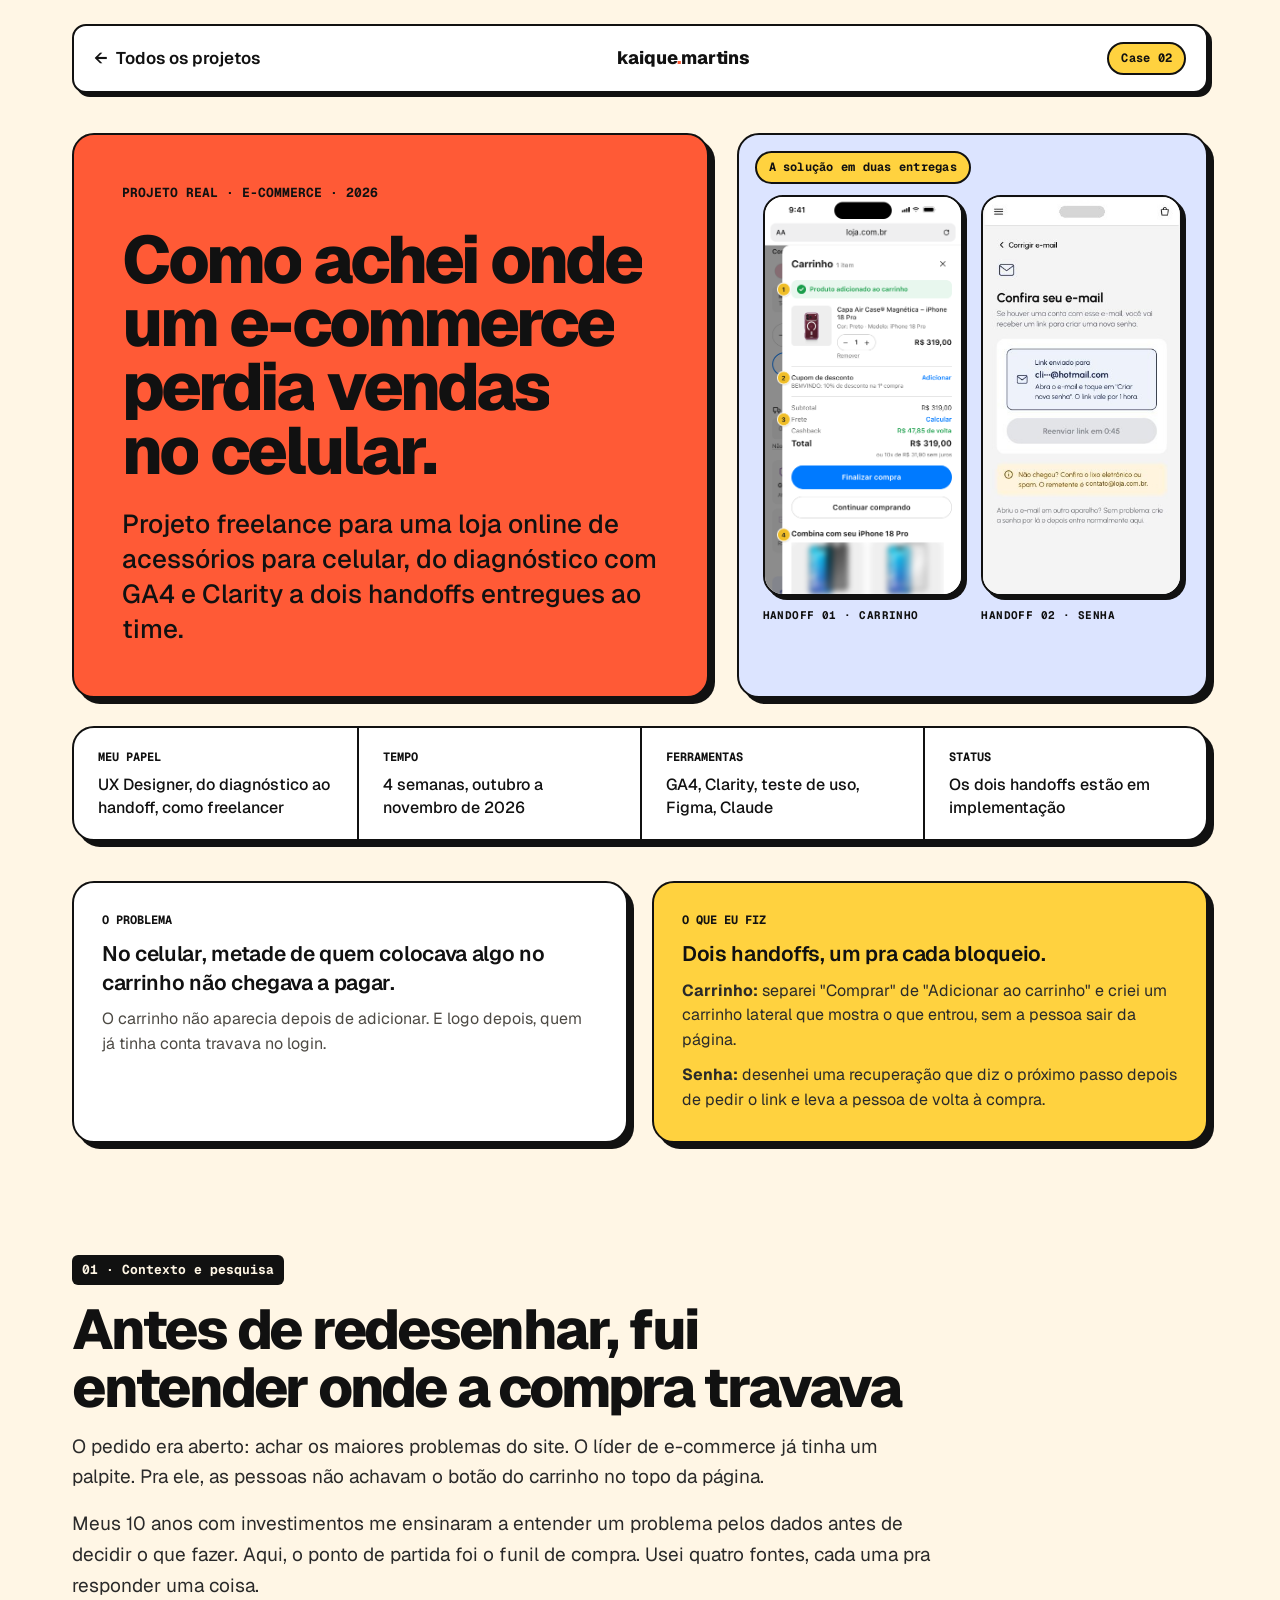
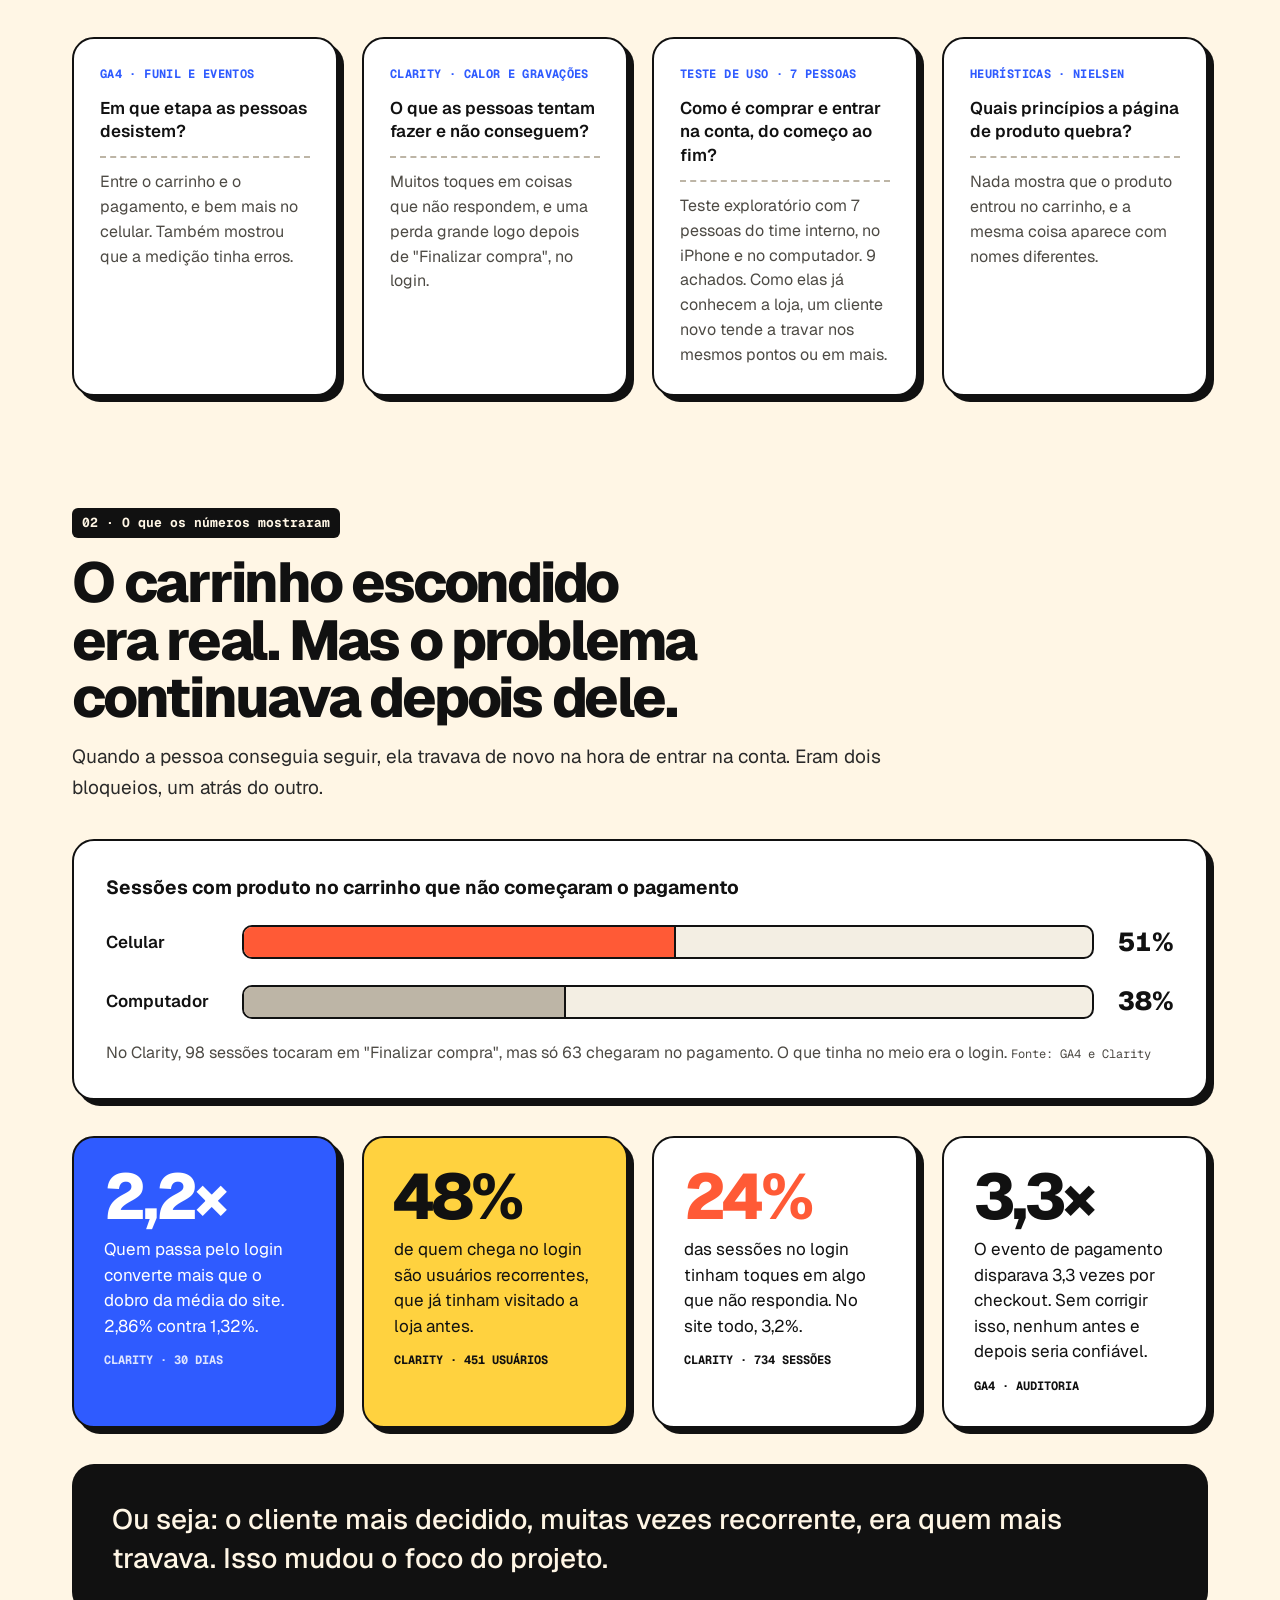
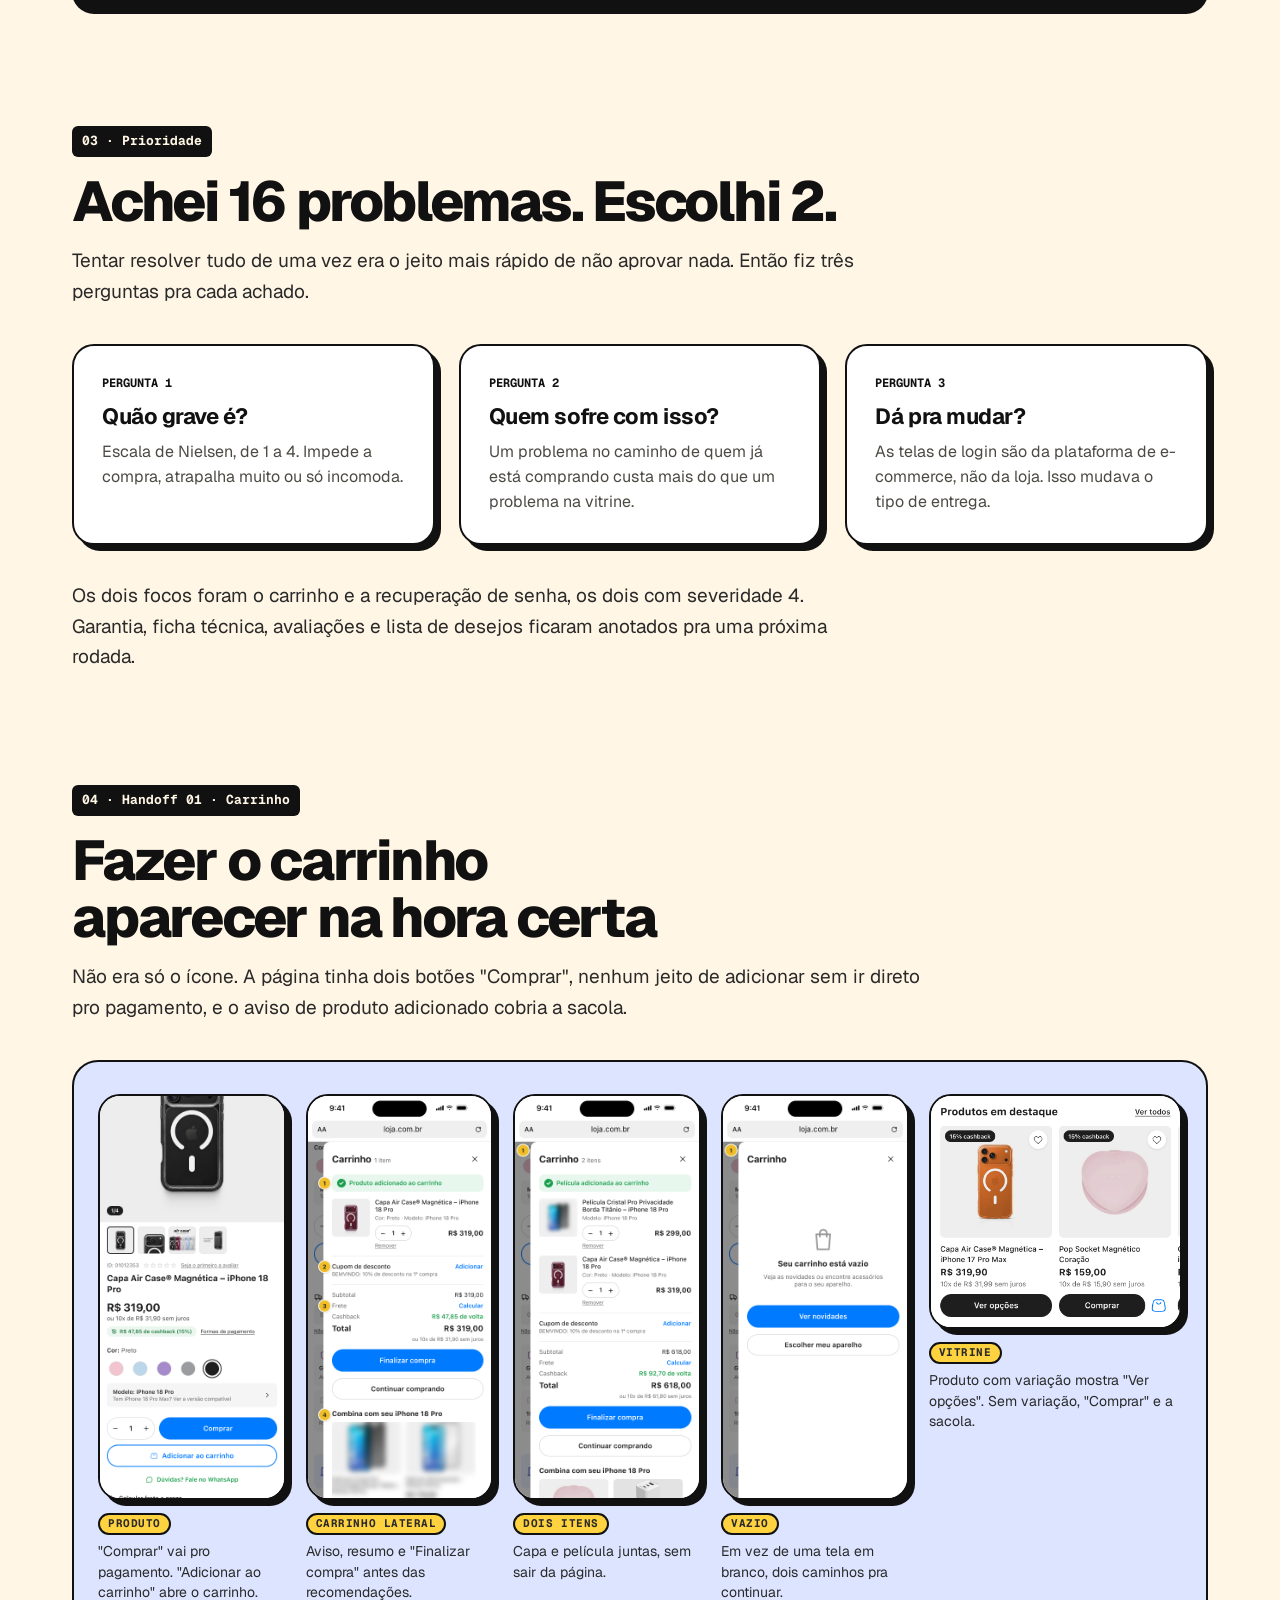
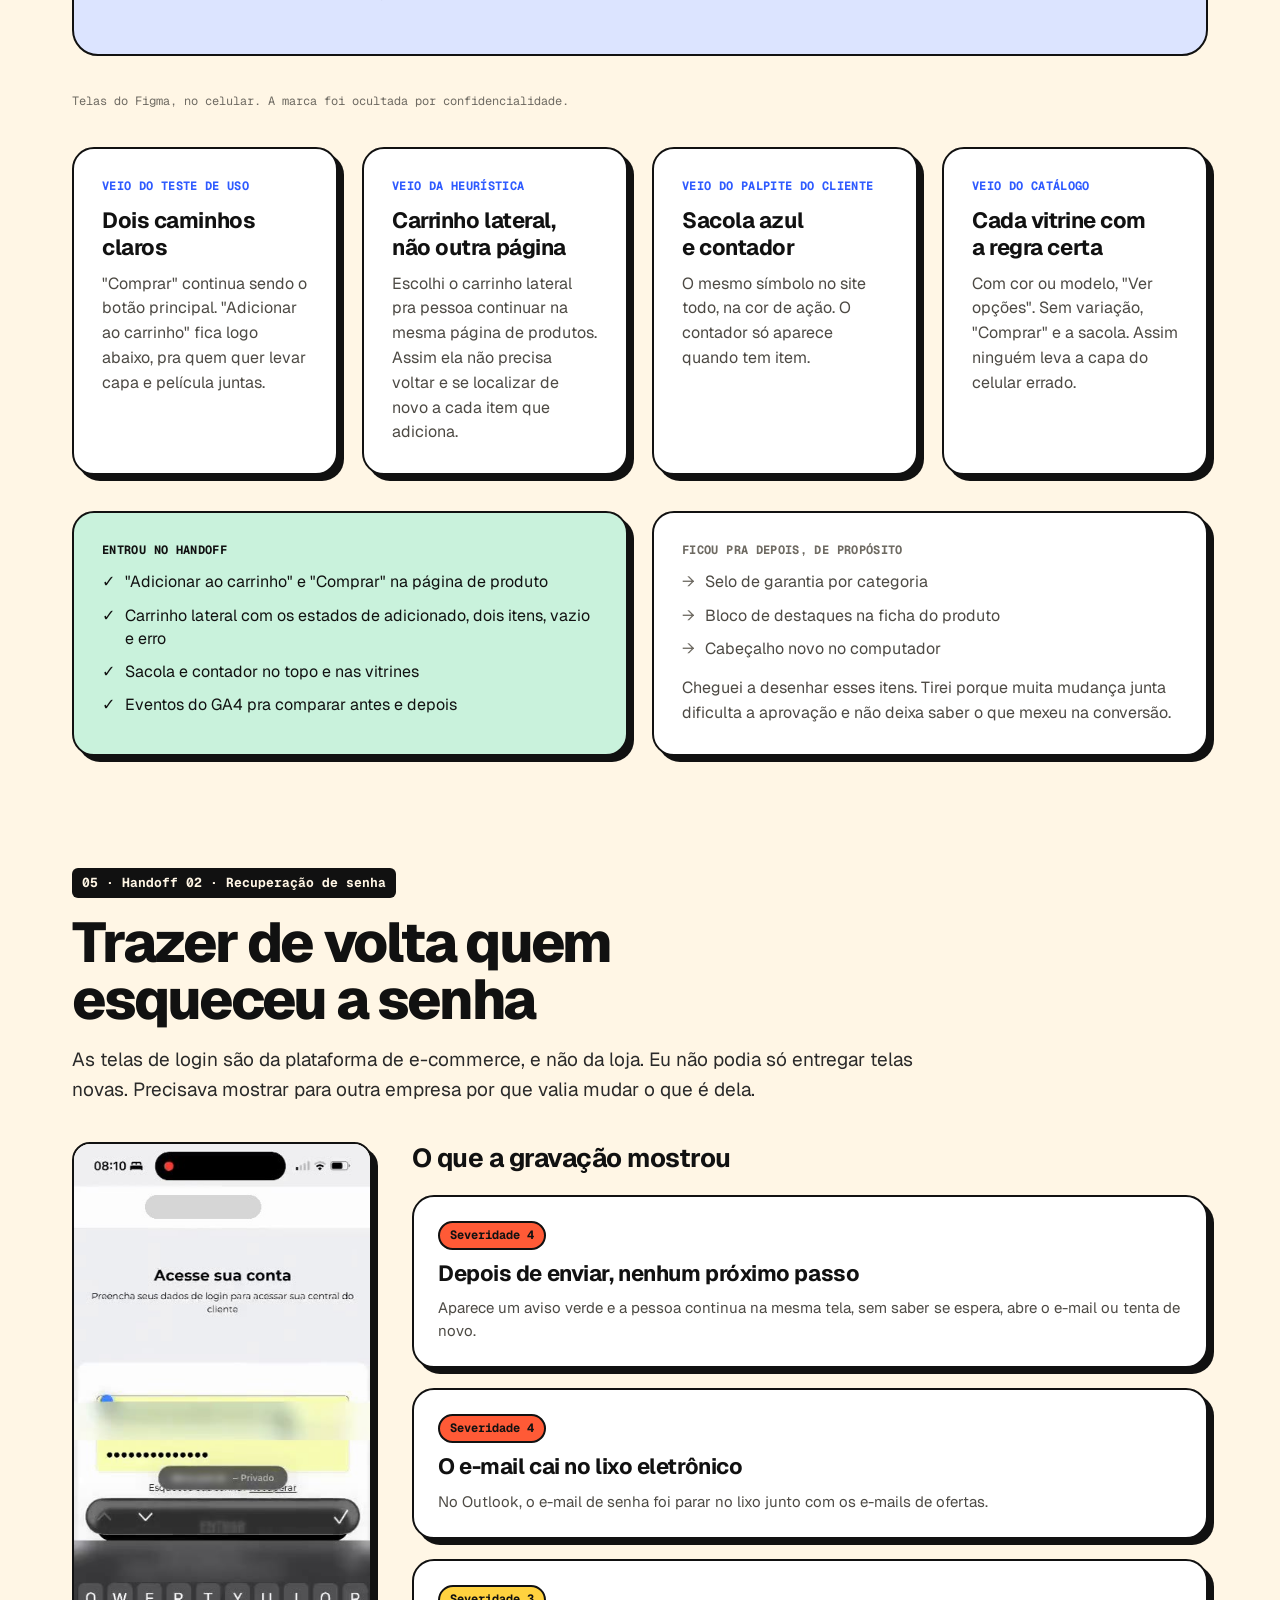
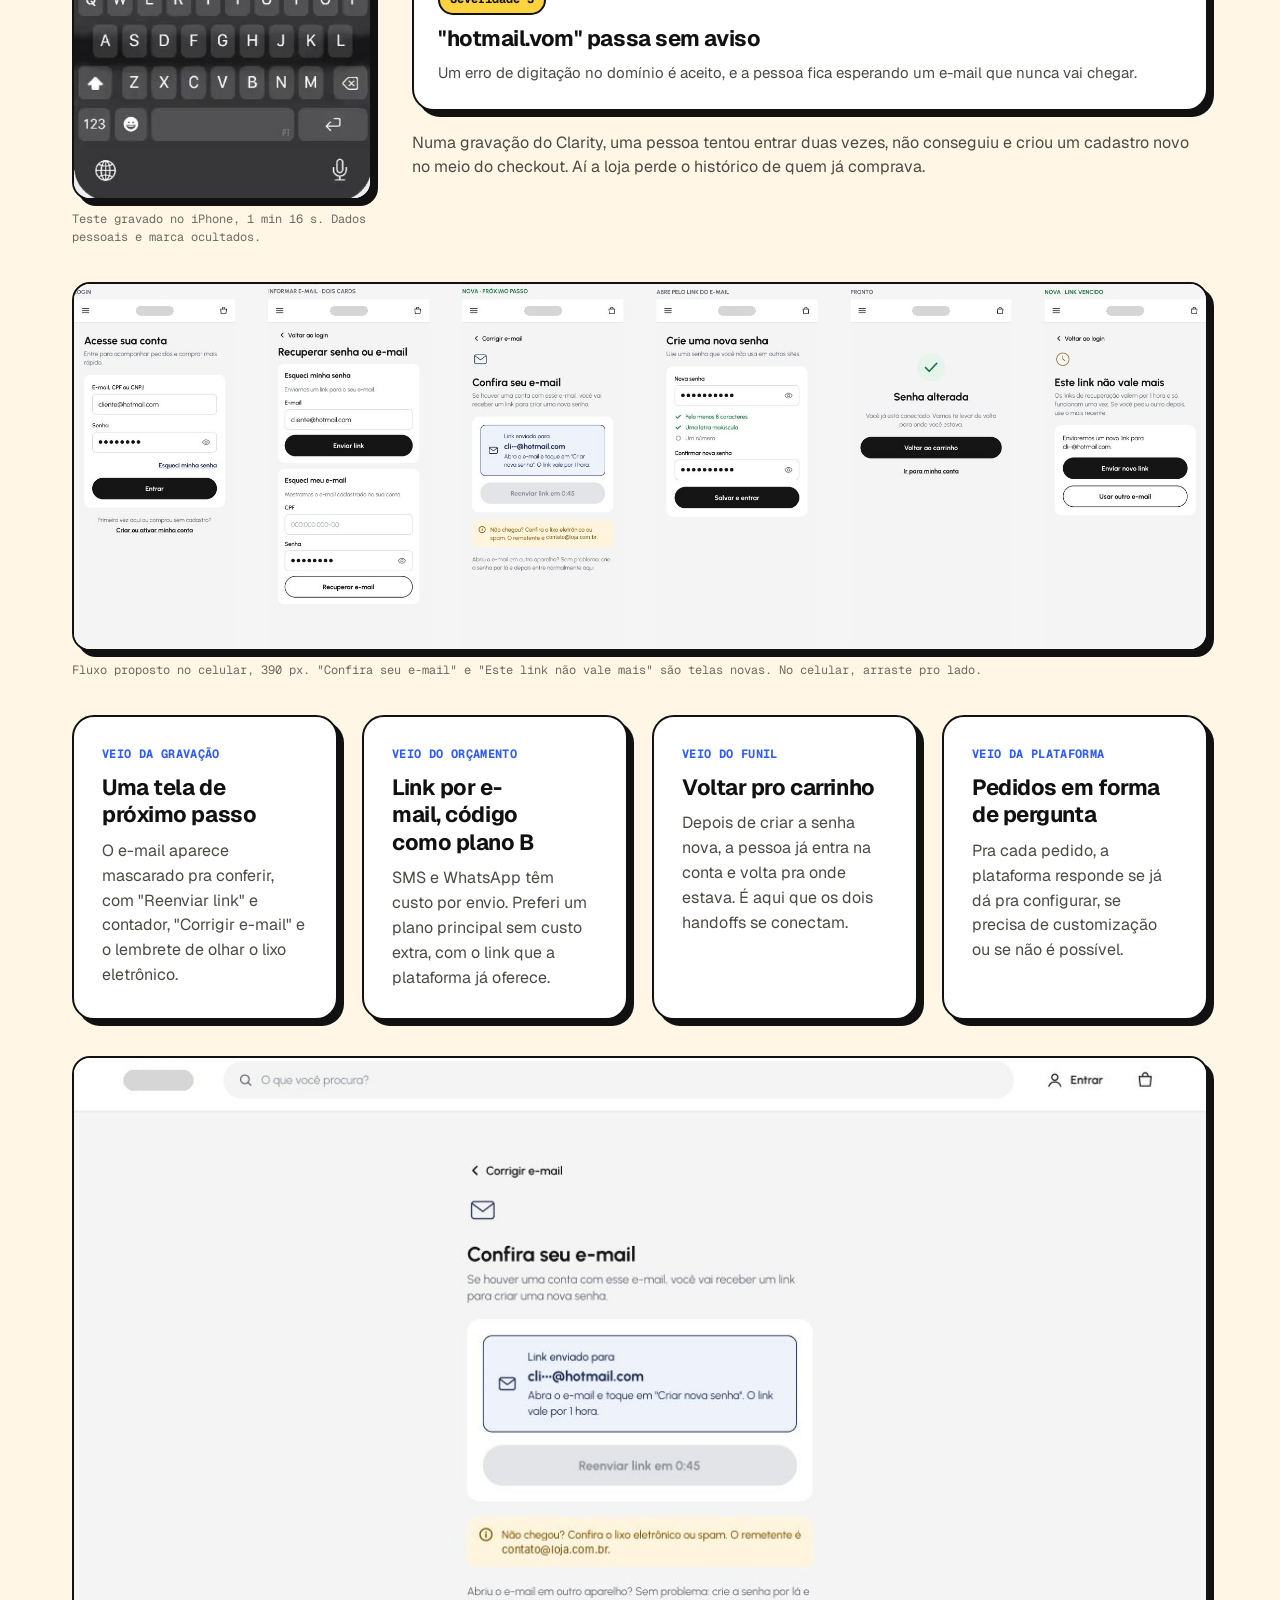
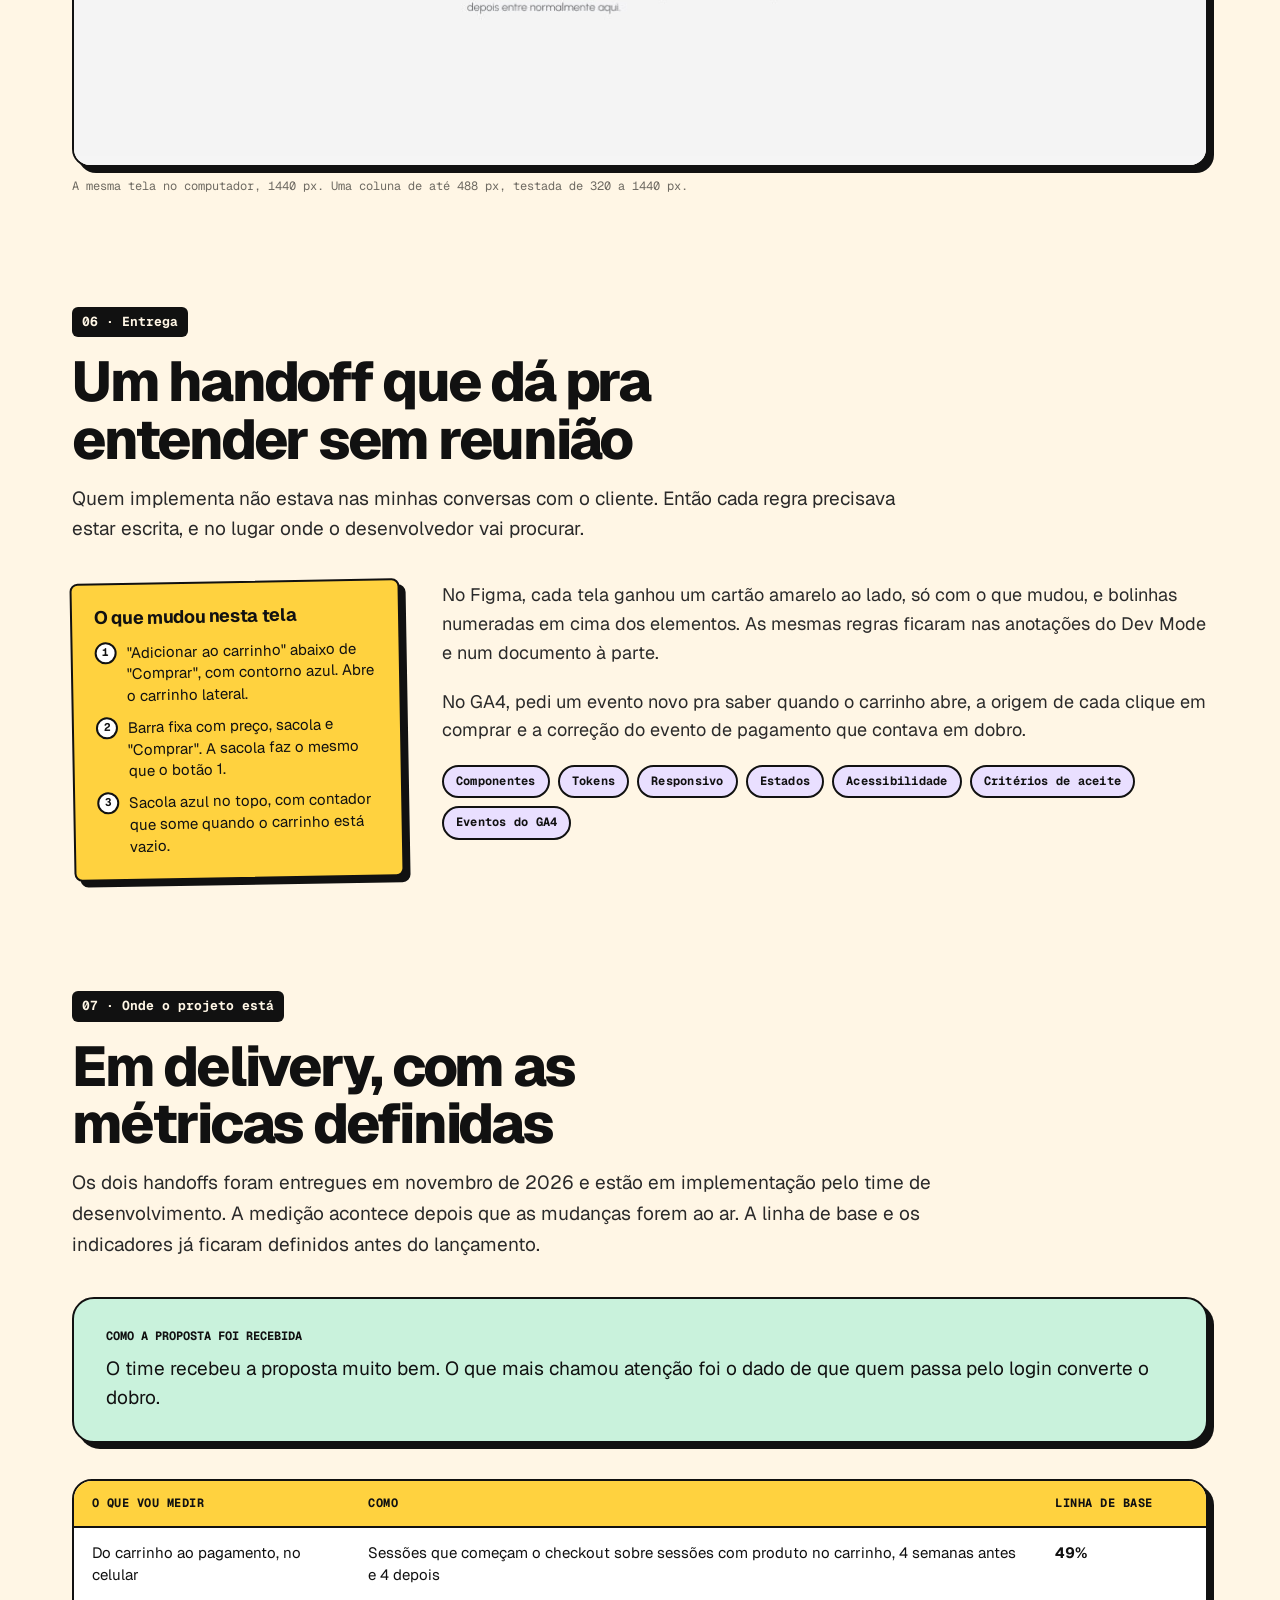
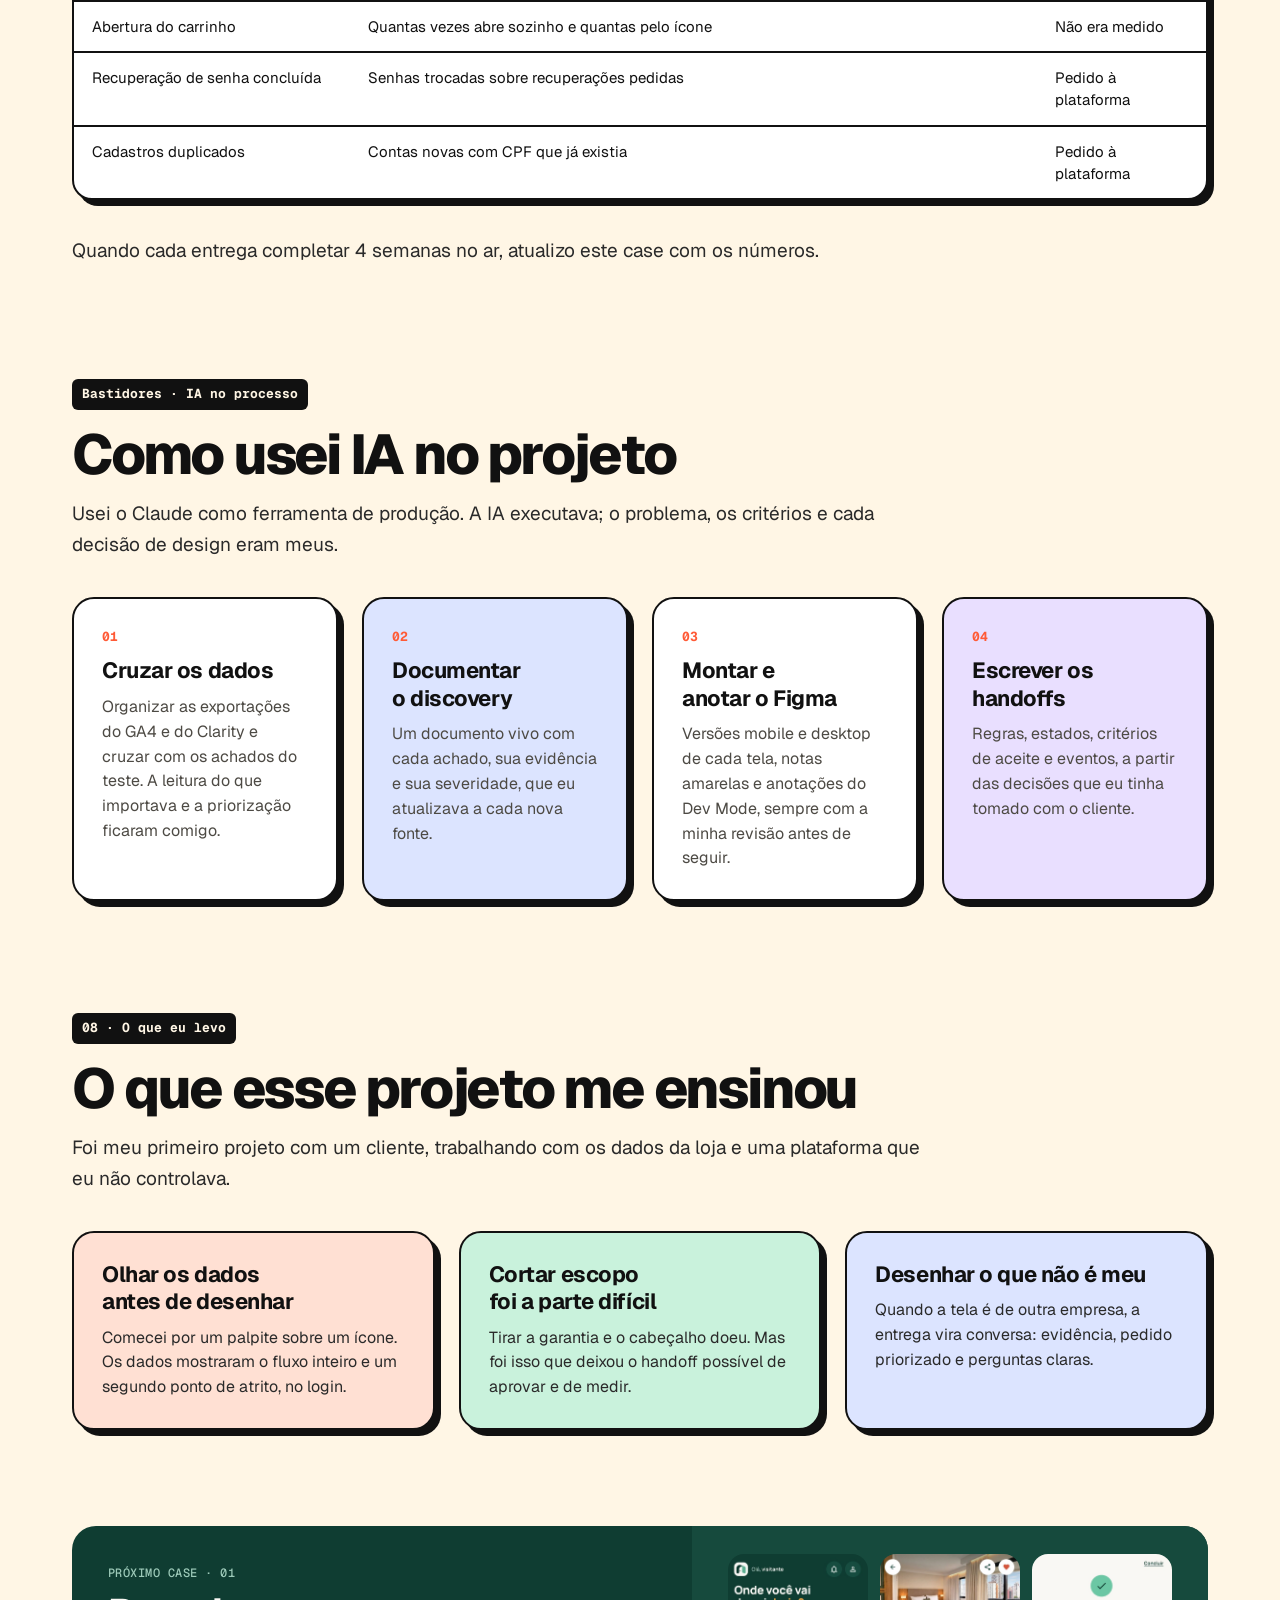
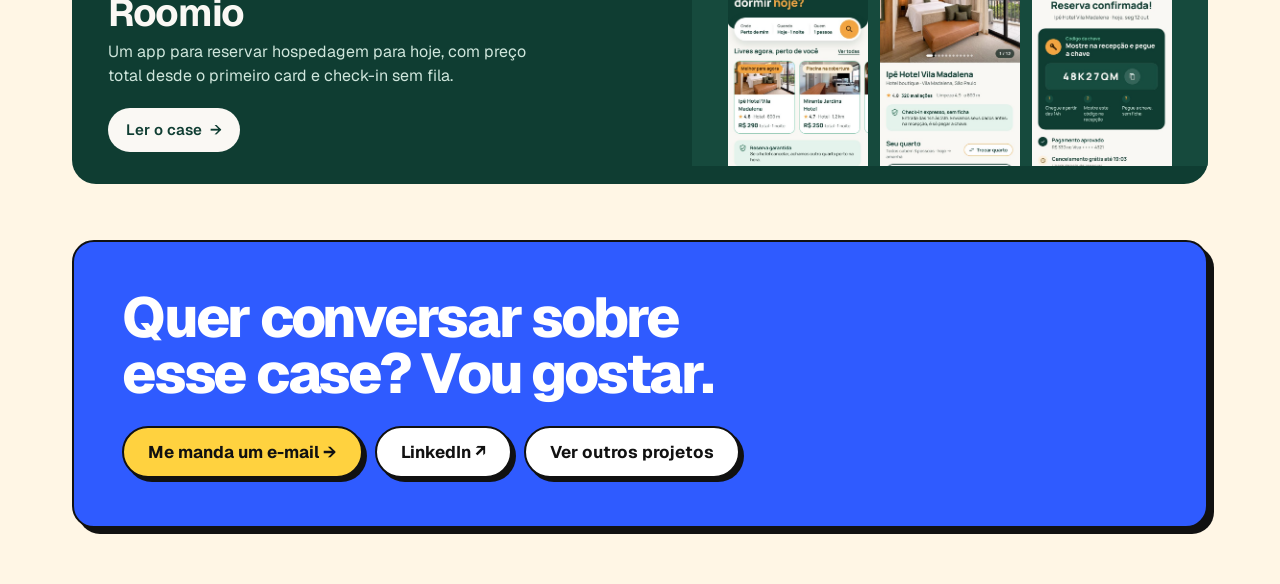
==== ecommerce.html @ 892feba9 "Cases: antes e depois com arraste no Roomio e próximo case no fim Co-Authored-By: Claude Opus 5.5 <n" ====
<!doctype html>
<html lang="pt-BR">
<head>
<meta charset="utf-8">
<meta name="viewport" content="width=device-width, initial-scale=1">
<title>E-commerce de acessórios · Estudo de caso</title>
<meta name="description" content="Estudo de caso de um e-commerce de acessórios para celular: GA4, Clarity, teste de uso e heurísticas para achar onde a compra travava, e dois handoffs, um para o carrinho e outro para a recuperação de senha.">
<meta property="og:title" content="E-commerce de acessórios · Estudo de caso · Kaique Martins">
<meta property="og:description" content="Projeto freelance real: onde um e-commerce de acessórios perdia vendas no celular e o que eu propus.">
<meta property="og:type" content="website">
<link rel="icon" href="favicon.svg" type="image/svg+xml">
<link rel="preconnect" href="https://fonts.googleapis.com">
<link href="https://fonts.googleapis.com/css2?family=Geist:wght@400;500;600;700;800&family=Geist+Mono:wght@400;500;700&display=swap" rel="stylesheet">
<style>
/* Layout: neo-brutalista. Fundo creme, bordas pretas de 2px, sombra dura deslocada, blocos em tomate, cobalto e amarelo. Coluna de 1200px, capítulos numerados em etiqueta preta. Tema único claro, como o resto do site. */
:root{
 --bg:#FFF6E5; --paper:#FFFFFF; --ink:#111111; --text:#2A2A2A; --muted:#4D4A44; --soft:#6E6A62;
 --tomato:#FF5A36; --cobalt:#2F5BFF; --sun:#FFD23F; --sky:#DCE4FF; --mint:#C9F2DC; --lilac:#E9DFFF; --peach:#FFE0D3;
 --blue:#007AFF;
 --b:2px solid var(--ink); --sh:6px 6px 0 var(--ink); --sh-s:4px 4px 0 var(--ink);
 --f-sans:"Geist", system-ui, -apple-system, "Segoe UI", sans-serif;
 --f-mono:"Geist Mono", ui-monospace, Menlo, monospace;
 color-scheme:light;
}
*{box-sizing:border-box}
html{scroll-behavior:smooth}
body{margin:0;background:var(--bg);color:var(--ink);font-family:var(--f-sans);font-size:17px;line-height:1.6;-webkit-font-smoothing:antialiased}
a{color:var(--ink)}
:focus-visible{outline:3px solid var(--cobalt);outline-offset:3px}
h1,h2,h3{margin:0;text-wrap:balance}
p{margin:0}
img{max-width:100%}
.wrap{max-width:1200px;margin:0 auto;padding-left:max(32px,env(safe-area-inset-left,0px));padding-right:max(32px,env(safe-area-inset-right,0px))}
.mono{font-family:var(--f-mono)}
.box{background:var(--paper);border:var(--b);border-radius:22px;box-shadow:var(--sh)}
.tag{display:inline-flex;align-items:center;gap:6px;font-family:var(--f-mono);font-size:12px;font-weight:700;letter-spacing:.02em;border:var(--b);border-radius:999px;padding:5px 12px;background:var(--paper)}

/* topo */
.topbar{margin-top:24px;display:flex;flex-wrap:wrap;gap:12px;justify-content:space-between;align-items:center;padding:10px 20px;border:var(--b);border-radius:14px;background:var(--paper);box-shadow:var(--sh-s)}
.topbar a{text-decoration:none;font-weight:600;padding:8px 0;display:inline-flex;gap:8px;align-items:center}
.brand{gap:0!important;font-weight:800!important;font-size:18px;letter-spacing:-.01em}
.brand span{color:var(--tomato)}

/* hero */
.hero{display:grid;grid-template-columns:minmax(0,1.35fr) minmax(0,1fr);gap:28px;padding-top:40px}
.hero-main{background:var(--tomato);padding:48px;display:flex;flex-direction:column;gap:24px}
.hero-main .kicker{font-family:var(--f-mono);font-size:13px;font-weight:700}
.hero h1{font-size:clamp(40px,5.2vw,72px);font-weight:800;letter-spacing:-.045em;line-height:.96}
.hero-main .lede{font-size:clamp(20px,2.2vw,26px);line-height:1.35;font-weight:500;max-width:620px}
.hero-side{padding:32px;display:flex;flex-direction:column;gap:20px;justify-content:space-between}
.hero-side p{font-size:18px;line-height:1.6;color:var(--text)}
.chips{display:flex;flex-wrap:wrap;gap:8px}
.chips .tag{background:var(--sky)}
.now{border-top:var(--b);padding-top:16px;display:flex;flex-direction:column;gap:10px}
.now .lbl{font-family:var(--f-mono);font-size:12px;font-weight:700}
.now div{display:flex;gap:10px;align-items:center;font-weight:500;font-size:16px}
.dot{width:12px;height:12px;border-radius:50%;border:2px solid var(--ink);flex:none}

/* resumo */
.resume{display:grid;grid-template-columns:repeat(3,minmax(0,1fr));gap:24px;padding-top:40px}
.resume .box{padding:28px;display:flex;flex-direction:column;gap:10px}
.resume .lbl{font-family:var(--f-mono);font-size:12px;font-weight:700}
.resume .big{font-size:21px;line-height:1.35;font-weight:600;letter-spacing:-.015em}
.resume p.s{color:var(--muted);font-size:16px;line-height:1.55}

/* capítulos */
.chapter{padding-top:112px;display:flex;flex-direction:column;gap:36px}
.head{display:flex;flex-direction:column;gap:16px;max-width:860px}
.num{align-self:flex-start;font-family:var(--f-mono);font-size:13px;font-weight:700;background:var(--ink);color:var(--bg);padding:5px 10px;border-radius:6px}
h2{font-size:clamp(34px,4.6vw,56px);font-weight:800;letter-spacing:-.04em;line-height:1.02}
.head p,.prose p{font-size:19px;line-height:1.62;color:var(--text)}
.prose{display:flex;flex-direction:column;gap:16px;max-width:780px}
h3{font-size:22px;font-weight:700;letter-spacing:-.02em;line-height:1.25}
.grid{display:grid;grid-template-columns:repeat(auto-fit,minmax(260px,1fr));gap:24px}
.grid.two{grid-template-columns:repeat(auto-fit,minmax(340px,1fr))}
.card{padding:28px;display:flex;flex-direction:column;gap:10px;min-width:0}
.card p{color:var(--muted);font-size:16px;line-height:1.55}
.from{font-family:var(--f-mono);font-size:12px;font-weight:700;color:var(--cobalt);text-transform:uppercase;letter-spacing:.03em}

/* fontes */
.src{padding:26px;display:flex;flex-direction:column;gap:12px}
.src .q{font-family:var(--f-mono);font-size:12px;font-weight:700;text-transform:uppercase;letter-spacing:.03em}
.src .ask{font-size:17px;font-weight:600;line-height:1.4}
.src .ans{font-size:16px;line-height:1.55;color:var(--muted);border-top:2px dashed #BDB5A6;padding-top:12px}

/* números */
.stats{display:grid;grid-template-columns:repeat(3,minmax(0,1fr));gap:24px}
.stat{padding:30px;display:flex;flex-direction:column;gap:12px}
.stat b{font-size:clamp(56px,7vw,92px);font-weight:800;letter-spacing:-.05em;line-height:.9;font-variant-numeric:tabular-nums}
.stat p{font-size:17px;line-height:1.5}
.stat small{font-family:var(--f-mono);font-size:12px;font-weight:700}
.stat.blue{background:var(--cobalt);color:#fff}
.stat.blue small{color:#DCE4FF}
.stat.yellow{background:var(--sun)}
.funnel{padding:32px;display:flex;flex-direction:column;gap:18px}
.funnel .t{font-weight:700;font-size:19px}
.bar{display:grid;grid-template-columns:120px minmax(0,1fr) 64px;gap:16px;align-items:center}
.bar span{font-weight:600}
.track{height:34px;background:#F3EEE3;border:var(--b);border-radius:10px;overflow:hidden}
.fill{height:100%;background:var(--tomato);border-right:var(--b)}
.fill.gray{background:#BDB5A6}
.bar b{font-size:26px;font-weight:800;text-align:right;font-variant-numeric:tabular-nums}
.funnel p{font-size:16px;color:var(--muted);line-height:1.55}
.callout{background:var(--ink);color:var(--bg);border-radius:22px;padding:36px 40px;display:flex;gap:28px;align-items:center}
.callout .e{font-size:44px;flex:none}
.callout p{font-size:clamp(20px,2.4vw,28px);line-height:1.4;font-weight:500}
.aside{padding:24px 28px;background:var(--peach);display:flex;gap:20px;align-items:flex-start}
.aside b{font-size:44px;font-weight:800;letter-spacing:-.04em;line-height:1}
.aside p{font-size:16px;line-height:1.55}

/* prioridade */
.qs .card .q{font-family:var(--f-mono);font-size:12px;font-weight:700}
.finding{padding:24px;display:flex;flex-direction:column;gap:10px}
.sev{align-self:flex-start;font-family:var(--f-mono);font-size:12px;font-weight:700;border:var(--b);border-radius:999px;padding:3px 10px}
.sev.s4{background:var(--tomato)}
.sev.s3{background:var(--sun)}
.finding p{color:var(--muted);font-size:15px;line-height:1.5}
.finding .ev{font-family:var(--f-mono);font-size:12px;color:var(--soft)}

/* escopo */
.scope ul{margin:0;padding:0;list-style:none;display:flex;flex-direction:column;gap:10px;font-size:16px;line-height:1.45}
.scope li{display:flex;gap:10px}
.scope .in{background:var(--mint)}
.scope .in li::before{content:"✓";font-weight:800}
.scope .out li{color:var(--muted)}
.scope .out li::before{content:"→";color:var(--soft)}
.scope .lbl{font-family:var(--f-mono);font-size:12px;font-weight:700;text-transform:uppercase;letter-spacing:.03em}

/* imagens reais */
.figure{margin:0;display:flex;flex-direction:column;gap:10px}
.figure img{display:block;width:100%;height:auto;border-radius:18px;border:var(--b);background:#fff;box-shadow:var(--sh)}
.figure figcaption{font-family:var(--f-mono);font-size:12px;color:var(--soft);line-height:1.5}
.scroll-x{overflow-x:auto;border-radius:18px;border:var(--b);background:#fff;box-shadow:var(--sh)}
.scroll-x img{display:block;min-width:820px;width:100%;height:auto;border:0;border-radius:0;box-shadow:none}
.split{display:grid;grid-template-columns:minmax(0,300px) minmax(0,1fr);gap:40px;align-items:start}
.split .figure img{max-width:300px}

/* handoff */
.note{background:var(--sun);border:var(--b);border-radius:8px;padding:22px;display:flex;flex-direction:column;gap:12px;box-shadow:var(--sh);transform:rotate(-1deg)}
.note h3{font-size:18px}
.note ol{margin:0;padding:0;list-style:none;display:flex;flex-direction:column;gap:10px;font-size:15px;line-height:1.45}
.note li{display:flex;gap:10px;align-items:flex-start}
.note li span{flex:none;width:22px;height:22px;border-radius:50%;background:var(--paper);border:2px solid var(--ink);display:grid;place-items:center;font-family:var(--f-mono);font-size:11px;font-weight:700}
.handoff-grid{display:grid;grid-template-columns:minmax(0,330px) minmax(0,1fr);gap:40px;align-items:start}
.contents{display:flex;flex-wrap:wrap;gap:8px}
.contents .tag{background:var(--lilac)}
.tbl{overflow-x:auto;background:var(--paper);border:var(--b);border-radius:20px;box-shadow:var(--sh)}
table{border-collapse:collapse;width:100%;min-width:620px;font-size:15px}
th,td{text-align:left;padding:14px 18px;border-bottom:2px solid var(--ink);vertical-align:top;line-height:1.45}
th{font-family:var(--f-mono);font-size:12px;text-transform:uppercase;letter-spacing:.04em;font-weight:700;background:var(--sun)}
tr:last-child td{border-bottom:0}
td code{font-family:var(--f-mono);font-size:13px;font-weight:700;color:var(--cobalt)}

/* status */
.state .card .badge{align-self:flex-start}
.badge.go{background:var(--mint)}
.badge.wait{background:var(--sun)}

/* ia + aprendizados */
.ai .card .n{font-family:var(--f-mono);font-size:13px;font-weight:700;color:var(--tomato)}
.ai .card:nth-child(2){background:var(--sky)}
.ai .card:nth-child(4){background:var(--lilac)}
.lesson{padding:28px;display:flex;flex-direction:column;gap:10px}
.lesson:nth-child(1){background:var(--peach)}
.lesson:nth-child(2){background:var(--mint)}
.lesson:nth-child(3){background:var(--sky)}
.lesson p{font-size:16px;line-height:1.55;color:var(--text)}

/* fim */
.end{margin-top:112px;margin-bottom:56px;background:var(--cobalt);color:#fff;padding:48px;display:flex;flex-wrap:wrap;gap:24px;justify-content:space-between;align-items:flex-end}
.end p{font-size:clamp(30px,4.4vw,56px);font-weight:800;letter-spacing:-.04em;line-height:1;max-width:640px}
.end .btns{display:flex;flex-wrap:wrap;gap:12px}
.pillbtn{display:inline-flex;align-items:center;min-height:52px;padding:0 24px;border-radius:999px;border:var(--b);background:var(--paper);color:var(--ink);text-decoration:none;font-weight:700;box-shadow:var(--sh-s);transition:transform .15s ease,box-shadow .15s ease}
.pillbtn.y{background:var(--sun)}
.pillbtn:hover{transform:translate(2px,2px);box-shadow:2px 2px 0 var(--ink)}


/* hero visual */
.hero-vis{background:var(--sky);padding:60px 24px 24px;display:flex;flex-direction:column;position:relative}
.hero-vis .lbl{position:absolute;top:16px;left:16px}
.duo{display:grid;grid-template-columns:repeat(2,minmax(0,1fr));gap:18px}
.duo figure{margin:0;display:flex;flex-direction:column;gap:12px;min-width:0}
.duo img{width:100%;height:auto;aspect-ratio:430/860;object-fit:cover;object-position:top;display:block;border:var(--b);border-radius:20px;box-shadow:var(--sh-s);background:#fff}
.duo figcaption{font-size:15px;line-height:1.45;font-weight:500}
.duo figcaption b{display:block;font-family:var(--f-mono);font-size:11px;font-weight:700;letter-spacing:.04em;text-transform:uppercase;margin-bottom:4px}
.meta{display:grid;grid-template-columns:repeat(4,minmax(0,1fr));margin-top:28px}
.meta > div{padding:20px 24px;display:flex;flex-direction:column;gap:6px;min-width:0}
.meta > div + div{border-left:var(--b)}
.meta .lbl{font-family:var(--f-mono);font-size:12px;font-weight:700}
.meta span:last-child{font-size:16px;font-weight:500;line-height:1.45}
/* telas reais */
.gallery{display:grid;grid-template-columns:repeat(4,minmax(0,1fr)) minmax(0,1.35fr);gap:20px;align-items:start;overflow-x:auto;background:var(--sky);border:var(--b);border-radius:26px;padding:32px 24px;scroll-snap-type:x mandatory}
.gallery figure{margin:0;min-width:0;display:flex;flex-direction:column;gap:12px;scroll-snap-align:start}
.gallery img{width:100%;height:auto;aspect-ratio:430/932;object-fit:cover;object-position:bottom;display:block;border:var(--b);border-radius:22px;box-shadow:var(--sh);background:#fff}
.gallery figcaption{font-size:14px;line-height:1.45;color:var(--text)}
.gallery figcaption b{font-family:var(--f-mono);font-size:11px;text-transform:uppercase;letter-spacing:.05em;display:inline-block;margin-bottom:6px;border:2px solid var(--ink);border-radius:999px;padding:1px 8px;background:var(--sun);font-weight:700}
.gallery figure.wide img{aspect-ratio:430/400}
.gallery{scroll-padding-inline:24px}
.gallery::after{content:"";flex:none;width:1px}
.hint{font-family:var(--f-mono);font-size:12px;color:var(--soft)}
.stats.four{grid-template-columns:repeat(4,minmax(0,1fr))}
.stats.four .stat b{font-size:clamp(48px,5vw,72px)}
.quote-in{background:var(--mint);padding:28px 32px;display:flex;flex-direction:column;gap:8px}
.quote-in p{font-size:19px;line-height:1.55}
@media (max-width:1000px){.stats.four{grid-template-columns:repeat(2,minmax(0,1fr))}}
@media (max-width:900px){.gallery{display:flex}.gallery figure{flex:none;width:210px}.gallery figure.wide{width:260px}.meta{grid-template-columns:repeat(2,minmax(0,1fr))}.meta > div:nth-child(3){border-left:0}.meta > div:nth-child(n+3){border-top:var(--b)}}
@media (max-width:640px){.stats.four{grid-template-columns:1fr}.meta{grid-template-columns:1fr}.meta > div + div{border-left:0;border-top:var(--b)}.gallery{display:flex;padding:24px 20px;gap:18px;scroll-padding-inline:20px}.gallery figure{flex:none;width:210px}.gallery figure.wide{width:260px}.hero-vis{padding:56px 16px 20px}.duo{gap:12px}.duo figcaption{font-size:14px}}

@media (max-width:900px){
 .hero,.resume,.stats{grid-template-columns:1fr}
 .split,.handoff-grid{grid-template-columns:1fr}
}
@media (max-width:640px){
 :root{--sh:4px 4px 0 var(--ink)}
 .wrap{padding-left:max(16px,env(safe-area-inset-left,0px));padding-right:max(16px,env(safe-area-inset-right,0px))}
 .topbar{padding:6px 14px}
 .hero{padding-top:28px;gap:20px}
 .hero-main{padding:28px 22px}
 .hero-side,.resume .box,.card,.stat,.src,.lesson{padding:22px}
 .chapter{padding-top:80px;gap:28px}
 .grid,.grid.two{grid-template-columns:1fr;gap:18px}
 .bar{grid-template-columns:84px minmax(0,1fr) 48px;gap:10px}
 .bar b{font-size:20px}
 .funnel{padding:22px}
 .callout{flex-direction:column;align-items:flex-start;gap:12px;padding:26px 22px}
 .aside{flex-direction:column;gap:8px}
 .screens{padding:28px 12px}
 .note{transform:none}
 .end{padding:32px 22px;margin-top:80px}
}
@media (prefers-reduced-motion:reduce){*{transition:none!important}}
</style>
<link rel="stylesheet" href="assets/motion/case-motion.css">
<link rel="stylesheet" href="assets/motion/next-case.css">
</head>
<body>
<div class="wrap">
  <nav class="topbar" aria-label="Navegação">
    <a href="index.html"><span aria-hidden="true">←</span> Todos os projetos</a>
    <a class="brand" href="index.html">kaique<span>.</span>martins</a>
    <span class="tag" style="background:var(--sun)">Case 02</span>
  </nav>

  <header class="hero">
    <div class="box hero-main">
      <span class="kicker">PROJETO REAL · E-COMMERCE · 2026</span>
      <h1>Como achei onde um e‑commerce perdia vendas no celular.</h1>
      <p class="lede">Projeto freelance para uma loja online de acessórios para celular, do diagnóstico com GA4 e Clarity a dois handoffs entregues ao time.</p>
    </div>
    <div class="box hero-vis" aria-label="A solução">
      <span class="tag lbl" style="background:var(--sun)">A solução em duas entregas</span>
      <div class="duo">
        <figure><img src="assets/ecommerce/adicionado.png" alt="Carrinho lateral aberto no celular, com o aviso de produto adicionado, o resumo e o botão Finalizar compra" width="430" height="932"><figcaption><b>Handoff 01 · Carrinho</b></figcaption></figure>
        <figure><img src="assets/ecommerce/hero-senha.png" alt="Tela Confira seu e-mail, com o endereço mascarado e o botão Reenviar link" width="315" height="675"><figcaption><b>Handoff 02 · Senha</b></figcaption></figure>
      </div>
    </div>
  </header>

  <section class="box meta" aria-label="Ficha do projeto">
    <div><span class="lbl">MEU PAPEL</span><span>UX Designer, do diagnóstico ao handoff, como freelancer</span></div>
    <div><span class="lbl">TEMPO</span><span>4 semanas, outubro a novembro de 2026</span></div>
    <div><span class="lbl">FERRAMENTAS</span><span>GA4, Clarity, teste de uso, Figma, Claude</span></div>
    <div><span class="lbl">STATUS</span><span>Os dois handoffs estão em implementação</span></div>
  </section>

  <section class="resume" aria-label="Resumo" style="grid-template-columns:repeat(auto-fit,minmax(300px,1fr))">
    <div class="box">
      <span class="lbl">O PROBLEMA</span>
      <p class="big">No celular, metade de quem colocava algo no carrinho não chegava a pagar.</p>
      <p class="s">O carrinho não aparecia depois de adicionar. E logo depois, quem já tinha conta travava no login.</p>
    </div>
    <div class="box" style="background:var(--sun)">
      <span class="lbl">O QUE EU FIZ</span>
      <p class="big">Dois handoffs, um pra cada bloqueio.</p>
      <p class="s" style="color:var(--text)"><b>Carrinho:</b> separei "Comprar" de "Adicionar ao carrinho" e criei um carrinho lateral que mostra o que entrou, sem a pessoa sair da página.</p>
      <p class="s" style="color:var(--text)"><b>Senha:</b> desenhei uma recuperação que diz o próximo passo depois de pedir o link e leva a pessoa de volta à compra.</p>
    </div>
  </section>

  <!-- 01 -->
  <section class="chapter" aria-labelledby="c1">
    <div class="head">
      <span class="num">01 · Contexto e pesquisa</span>
      <h2 id="c1">Antes de redesenhar, fui entender onde a compra travava</h2>
      <p>O pedido era aberto: achar os maiores problemas do site. O líder de e-commerce já tinha um palpite. Pra ele, as pessoas não achavam o botão do carrinho no topo da página.</p>
      <p>Meus 10 anos com investimentos me ensinaram a entender um problema pelos dados antes de decidir o que fazer. Aqui, o ponto de partida foi o funil de compra. Usei quatro fontes, cada uma pra responder uma coisa.</p>
    </div>
    <div class="grid">
      <div class="box src">
        <span class="q" style="color:var(--cobalt)">GA4 · funil e eventos</span>
        <p class="ask">Em que etapa as pessoas desistem?</p>
        <p class="ans">Entre o carrinho e o pagamento, e bem mais no celular. Também mostrou que a medição tinha erros.</p>
      </div>
      <div class="box src">
        <span class="q" style="color:var(--cobalt)">Clarity · calor e gravações</span>
        <p class="ask">O que as pessoas tentam fazer e não conseguem?</p>
        <p class="ans">Muitos toques em coisas que não respondem, e uma perda grande logo depois de "Finalizar compra", no login.</p>
      </div>
      <div class="box src">
        <span class="q" style="color:var(--cobalt)">Teste de uso · 7 pessoas</span>
        <p class="ask">Como é comprar e entrar na conta, do começo ao fim?</p>
        <p class="ans">Teste exploratório com 7 pessoas do time interno, no iPhone e no computador. 9 achados. Como elas já conhecem a loja, um cliente novo tende a travar nos mesmos pontos ou em mais.</p>
      </div>
      <div class="box src">
        <span class="q" style="color:var(--cobalt)">Heurísticas · Nielsen</span>
        <p class="ask">Quais princípios a página de produto quebra?</p>
        <p class="ans">Nada mostra que o produto entrou no carrinho, e a mesma coisa aparece com nomes diferentes.</p>
      </div>
    </div>
  </section>

  <!-- 02 -->
  <section class="chapter" aria-labelledby="c2">
    <div class="head">
      <span class="num">02 · O que os números mostraram</span>
      <h2 id="c2">O carrinho escondido era real. Mas o problema continuava depois dele.</h2>
      <p>Quando a pessoa conseguia seguir, ela travava de novo na hora de entrar na conta. Eram dois bloqueios, um atrás do outro.</p>
    </div>

    <div class="box funnel">
      <span class="t">Sessões com produto no carrinho que não começaram o pagamento</span>
      <div class="bar"><span>Celular</span><div class="track"><div class="fill" style="width:51%"></div></div><b>51%</b></div>
      <div class="bar"><span>Computador</span><div class="track"><div class="fill gray" style="width:38%"></div></div><b>38%</b></div>
      <p>No Clarity, 98 sessões tocaram em "Finalizar compra", mas só 63 chegaram no pagamento. O que tinha no meio era o login. <span class="mono" style="font-size:12px">Fonte: GA4 e Clarity</span></p>
    </div>

    <div class="stats four">
      <div class="box stat blue"><b>2,2×</b><p>Quem passa pelo login converte mais que o dobro da média do site. 2,86% contra 1,32%.</p><small>CLARITY · 30 DIAS</small></div>
      <div class="box stat yellow"><b>48%</b><p>de quem chega no login são usuários recorrentes, que já tinham visitado a loja antes.</p><small>CLARITY · 451 USUÁRIOS</small></div>
      <div class="box stat"><b style="color:var(--tomato)">24%</b><p>das sessões no login tinham toques em algo que não respondia. No site todo, 3,2%.</p><small>CLARITY · 734 SESSÕES</small></div>
      <div class="box stat"><b>3,3×</b><p>O evento de pagamento disparava 3,3 vezes por checkout. Sem corrigir isso, nenhum antes e depois seria confiável.</p><small>GA4 · AUDITORIA</small></div>
    </div>

    <div class="callout">
      <p>Ou seja: o cliente mais decidido, muitas vezes recorrente, era quem mais travava. Isso mudou o foco do projeto.</p>
    </div>
  </section>

  <!-- 03 -->
  <section class="chapter" aria-labelledby="c3">
    <div class="head">
      <span class="num">03 · Prioridade</span>
      <h2 id="c3">Achei 16 problemas. Escolhi 2.</h2>
      <p>Tentar resolver tudo de uma vez era o jeito mais rápido de não aprovar nada. Então fiz três perguntas pra cada achado.</p>
    </div>
    <div class="grid qs">
      <div class="box card"><span class="q">PERGUNTA 1</span><h3>Quão grave é?</h3><p>Escala de Nielsen, de 1 a 4. Impede a compra, atrapalha muito ou só incomoda.</p></div>
      <div class="box card"><span class="q">PERGUNTA 2</span><h3>Quem sofre com isso?</h3><p>Um problema no caminho de quem já está comprando custa mais do que um problema na vitrine.</p></div>
      <div class="box card"><span class="q">PERGUNTA 3</span><h3>Dá pra mudar?</h3><p>As telas de login são da plataforma de e-commerce, não da loja. Isso mudava o tipo de entrega.</p></div>
    </div>
    <div class="prose">
      <p>Os dois focos foram o carrinho e a recuperação de senha, os dois com severidade 4. Garantia, ficha técnica, avaliações e lista de desejos ficaram anotados pra uma próxima rodada.</p>
    </div>
  </section>

  <!-- 04 -->
  <section class="chapter" aria-labelledby="c4">
    <div class="head">
      <span class="num">04 · Handoff 01 · Carrinho</span>
      <h2 id="c4">Fazer o carrinho aparecer na hora certa</h2>
      <p>Não era só o ícone. A página tinha dois botões "Comprar", nenhum jeito de adicionar sem ir direto pro pagamento, e o aviso de produto adicionado cobria a sacola.</p>
    </div>

    <div class="gallery" tabindex="0" aria-label="Telas do handoff do carrinho">
      <figure><img src="assets/ecommerce/pdp.png" alt="Página de produto com Comprar e Adicionar ao carrinho" width="430" height="1300"><figcaption><b>Produto</b><br>"Comprar" vai pro pagamento. "Adicionar ao carrinho" abre o carrinho.</figcaption></figure>
      <figure><img src="assets/ecommerce/adicionado.png" alt="Carrinho lateral com um item, numerado com as mudanças do handoff" width="430" height="932"><figcaption><b>Carrinho lateral</b><br>Aviso, resumo e "Finalizar compra" antes das recomendações.</figcaption></figure>
      <figure><img src="assets/ecommerce/dois-itens.png" alt="Carrinho lateral com capa e película" width="430" height="932"><figcaption><b>Dois itens</b><br>Capa e película juntas, sem sair da página.</figcaption></figure>
      <figure><img src="assets/ecommerce/vazio.png" alt="Carrinho lateral vazio com Ver novidades e Escolher meu aparelho" width="430" height="932"><figcaption><b>Vazio</b><br>Em vez de uma tela em branco, dois caminhos pra continuar.</figcaption></figure>
      <figure class="wide"><img src="assets/ecommerce/home-cards.png" alt="Vitrine da home com Ver opções, Comprar e o botão da sacola" width="430" height="400"><figcaption><b>Vitrine</b><br>Produto com variação mostra "Ver opções". Sem variação, "Comprar" e a sacola.</figcaption></figure>
    </div>
    <p class="hint">Telas do Figma, no celular. A marca foi ocultada por confidencialidade.</p>

    <div class="grid">
      <div class="box card"><span class="from">Veio do teste de uso</span><h3>Dois caminhos claros</h3><p>"Comprar" continua sendo o botão principal. "Adicionar ao carrinho" fica logo abaixo, pra quem quer levar capa e película juntas.</p></div>
      <div class="box card"><span class="from">Veio da heurística</span><h3>Carrinho lateral, não outra página</h3><p>Escolhi o carrinho lateral pra pessoa continuar na mesma página de produtos. Assim ela não precisa voltar e se localizar de novo a cada item que adiciona.</p></div>
      <div class="box card"><span class="from">Veio do palpite do cliente</span><h3>Sacola azul e contador</h3><p>O mesmo símbolo no site todo, na cor de ação. O contador só aparece quando tem item.</p></div>
      <div class="box card"><span class="from">Veio do catálogo</span><h3>Cada vitrine com a regra certa</h3><p>Com cor ou modelo, "Ver opções". Sem variação, "Comprar" e a sacola. Assim ninguém leva a capa do celular errado.</p></div>
    </div>

    <div class="grid two scope">
      <div class="box card in"><span class="lbl">Entrou no handoff</span><ul><li>"Adicionar ao carrinho" e "Comprar" na página de produto</li><li>Carrinho lateral com os estados de adicionado, dois itens, vazio e erro</li><li>Sacola e contador no topo e nas vitrines</li><li>Eventos do GA4 pra comparar antes e depois</li></ul></div>
      <div class="box card out"><span class="lbl" style="color:var(--soft)">Ficou pra depois, de propósito</span><ul><li>Selo de garantia por categoria</li><li>Bloco de destaques na ficha do produto</li><li>Cabeçalho novo no computador</li></ul><p style="margin-top:6px">Cheguei a desenhar esses itens. Tirei porque muita mudança junta dificulta a aprovação e não deixa saber o que mexeu na conversão.</p></div>
    </div>
  </section>

  <!-- 05 -->
  <section class="chapter" aria-labelledby="c5">
    <div class="head">
      <span class="num">05 · Handoff 02 · Recuperação de senha</span>
      <h2 id="c5">Trazer de volta quem esqueceu a senha</h2>
      <p>As telas de login são da plataforma de e-commerce, e não da loja. Eu não podia só entregar telas novas. Precisava mostrar para outra empresa por que valia mudar o que é dela.</p>
    </div>

    <div class="split">
      <figure class="figure">
        <img src="assets/ecommerce/k6-recuperar-senha.jpg" alt="Gravação do teste no iPhone: tela de login com o link de recuperar senha em texto pequeno" width="384" height="848">
        <figcaption>Teste gravado no iPhone, 1 min 16 s. Dados pessoais e marca ocultados.</figcaption>
      </figure>
      <div style="display:flex;flex-direction:column;gap:20px">
        <h3 style="font-size:26px">O que a gravação mostrou</h3>
        <div class="box finding"><span class="sev s4">Severidade 4</span><h3>Depois de enviar, nenhum próximo passo</h3><p>Aparece um aviso verde e a pessoa continua na mesma tela, sem saber se espera, abre o e-mail ou tenta de novo.</p></div>
        <div class="box finding"><span class="sev s4">Severidade 4</span><h3>O e-mail cai no lixo eletrônico</h3><p>No Outlook, o e-mail de senha foi parar no lixo junto com os e-mails de ofertas.</p></div>
        <div class="box finding"><span class="sev s3">Severidade 3</span><h3>"hotmail.vom" passa sem aviso</h3><p>Um erro de digitação no domínio é aceito, e a pessoa fica esperando um e-mail que nunca vai chegar.</p></div>
        <p style="color:var(--muted);font-size:16px;line-height:1.55">Numa gravação do Clarity, uma pessoa tentou entrar duas vezes, não conseguiu e criou um cadastro novo no meio do checkout. Aí a loja perde o histórico de quem já comprava.</p>
      </div>
    </div>

    <figure class="figure">
      <div class="scroll-x"><img src="assets/ecommerce/login-fluxo-mobile.jpg" alt="Seis telas do fluxo proposto no celular: login, recuperar senha ou e-mail, confira seu e-mail, nova senha, senha alterada e link vencido" width="2180" height="703"></div>
      <figcaption>Fluxo proposto no celular, 390 px. "Confira seu e-mail" e "Este link não vale mais" são telas novas. No celular, arraste pro lado.</figcaption>
    </figure>

    <div class="grid">
      <div class="box card"><span class="from">Veio da gravação</span><h3>Uma tela de próximo passo</h3><p>O e-mail aparece mascarado pra conferir, com "Reenviar link" e contador, "Corrigir e-mail" e o lembrete de olhar o lixo eletrônico.</p></div>
      <div class="box card"><span class="from">Veio do orçamento</span><h3>Link por e-mail, código como plano B</h3><p>SMS e WhatsApp têm custo por envio. Preferi um plano principal sem custo extra, com o link que a plataforma já oferece.</p></div>
      <div class="box card"><span class="from">Veio do funil</span><h3>Voltar pro carrinho</h3><p>Depois de criar a senha nova, a pessoa já entra na conta e volta pra onde estava. É aqui que os dois handoffs se conectam.</p></div>
      <div class="box card"><span class="from">Veio da plataforma</span><h3>Pedidos em forma de pergunta</h3><p>Pra cada pedido, a plataforma responde se já dá pra configurar, se precisa de customização ou se não é possível.</p></div>
    </div>

    <figure class="figure">
      <img src="assets/ecommerce/login-confira-desktop.jpg" alt="Tela Confira seu e-mail no computador, com o endereço mascarado e o botão Reenviar link" width="1146" height="715">
      <figcaption>A mesma tela no computador, 1440 px. Uma coluna de até 488 px, testada de 320 a 1440 px.</figcaption>
    </figure>
  </section>

  <!-- 06 -->
  <section class="chapter" aria-labelledby="c6">
    <div class="head">
      <span class="num">06 · Entrega</span>
      <h2 id="c6">Um handoff que dá pra entender sem reunião</h2>
      <p>Quem implementa não estava nas minhas conversas com o cliente. Então cada regra precisava estar escrita, e no lugar onde o desenvolvedor vai procurar.</p>
    </div>
    <div class="handoff-grid">
      <div class="note">
        <h3>O que mudou nesta tela</h3>
        <ol>
          <li><span>1</span>"Adicionar ao carrinho" abaixo de "Comprar", com contorno azul. Abre o carrinho lateral.</li>
          <li><span>2</span>Barra fixa com preço, sacola e "Comprar". A sacola faz o mesmo que o botão 1.</li>
          <li><span>3</span>Sacola azul no topo, com contador que some quando o carrinho está vazio.</li>
        </ol>
      </div>
      <div style="display:flex;flex-direction:column;gap:20px">
        <p style="font-size:18px;line-height:1.6;color:var(--text)">No Figma, cada tela ganhou um cartão amarelo ao lado, só com o que mudou, e bolinhas numeradas em cima dos elementos. As mesmas regras ficaram nas anotações do Dev Mode e num documento à parte.</p>
        <p style="font-size:18px;line-height:1.6;color:var(--text)">No GA4, pedi um evento novo pra saber quando o carrinho abre, a origem de cada clique em comprar e a correção do evento de pagamento que contava em dobro.</p>
        <div class="contents"><span class="tag">Componentes</span><span class="tag">Tokens</span><span class="tag">Responsivo</span><span class="tag">Estados</span><span class="tag">Acessibilidade</span><span class="tag">Critérios de aceite</span><span class="tag">Eventos do GA4</span></div>
      </div>
    </div>
  </section>

  <!-- 07 -->
  <section class="chapter" aria-labelledby="c7">
    <div class="head">
      <span class="num">07 · Onde o projeto está</span>
      <h2 id="c7">Em delivery, com as métricas definidas</h2>
      <p>Os dois handoffs foram entregues em novembro de 2026 e estão em implementação pelo time de desenvolvimento. A medição acontece depois que as mudanças forem ao ar. A linha de base e os indicadores já ficaram definidos antes do lançamento.</p>
    </div>
    <div class="box quote-in">
      <span class="lbl mono" style="font-size:12px;font-weight:700">COMO A PROPOSTA FOI RECEBIDA</span>
      <p>O time recebeu a proposta muito bem. O que mais chamou atenção foi o dado de que quem passa pelo login converte o dobro.</p>
    </div>
    <div class="tbl">
      <table>
        <thead><tr><th>O que vou medir</th><th>Como</th><th>Linha de base</th></tr></thead>
        <tbody>
          <tr><td>Do carrinho ao pagamento, no celular</td><td>Sessões que começam o checkout sobre sessões com produto no carrinho, 4 semanas antes e 4 depois</td><td><b>49%</b></td></tr>
          <tr><td>Abertura do carrinho</td><td>Quantas vezes abre sozinho e quantas pelo ícone</td><td>Não era medido</td></tr>
          <tr><td>Recuperação de senha concluída</td><td>Senhas trocadas sobre recuperações pedidas</td><td>Pedido à plataforma</td></tr>
          <tr><td>Cadastros duplicados</td><td>Contas novas com CPF que já existia</td><td>Pedido à plataforma</td></tr>
        </tbody>
      </table>
    </div>
    <div class="prose"><p>Quando cada entrega completar 4 semanas no ar, atualizo este case com os números.</p></div>
  </section>

  <!-- IA -->
  <section class="chapter" id="como-usei-ia" aria-labelledby="c8">
    <div class="head">
      <span class="num">Bastidores · IA no processo</span>
      <h2 id="c8">Como usei IA no projeto</h2>
      <p>Usei o Claude como ferramenta de produção. A IA executava; o problema, os critérios e cada decisão de design eram meus.</p>
    </div>
    <div class="grid ai">
      <div class="box card"><span class="n">01</span><h3>Cruzar os dados</h3><p>Organizar as exportações do GA4 e do Clarity e cruzar com os achados do teste. A leitura do que importava e a priorização ficaram comigo.</p></div>
      <div class="box card"><span class="n">02</span><h3>Documentar o discovery</h3><p>Um documento vivo com cada achado, sua evidência e sua severidade, que eu atualizava a cada nova fonte.</p></div>
      <div class="box card"><span class="n">03</span><h3>Montar e anotar o Figma</h3><p>Versões mobile e desktop de cada tela, notas amarelas e anotações do Dev Mode, sempre com a minha revisão antes de seguir.</p></div>
      <div class="box card"><span class="n">04</span><h3>Escrever os handoffs</h3><p>Regras, estados, critérios de aceite e eventos, a partir das decisões que eu tinha tomado com o cliente.</p></div>
    </div>
  </section>

  <!-- 08 -->
  <section class="chapter" aria-labelledby="c9">
    <div class="head">
      <span class="num">08 · O que eu levo</span>
      <h2 id="c9">O que esse projeto me ensinou</h2>
      <p>Foi meu primeiro projeto com um cliente, trabalhando com os dados da loja e uma plataforma que eu não controlava.</p>
    </div>
    <div class="grid">
      <div class="box lesson"><h3>Olhar os dados antes de desenhar</h3><p>Comecei por um palpite sobre um ícone. Os dados mostraram o fluxo inteiro e um segundo ponto de atrito, no login.</p></div>
      <div class="box lesson"><h3>Cortar escopo foi a parte difícil</h3><p>Tirar a garantia e o cabeçalho doeu. Mas foi isso que deixou o handoff possível de aprovar e de medir.</p></div>
      <div class="box lesson"><h3>Desenhar o que não é meu</h3><p>Quando a tela é de outra empresa, a entrega vira conversa: evidência, pedido priorizado e perguntas claras.</p></div>
    </div>
  </section>

<div class="nx-wrap in-wrap">
<a href="roomio.html" class="nx nx-roomio">
<div class="nx-txt">
<div><span class="nx-k">Próximo case · 01</span>
<h3>Roomio</h3>
<p>Um app para reservar hospedagem para hoje, com preço total desde o primeiro card e check-in sem fila.</p></div>
<span class="nx-btn">Ler o case <span aria-hidden="true">→</span></span>
</div>
<div class="nx-vis" aria-hidden="true"><img src="assets/v3/home.jpg" alt=""><img src="assets/v3/detalhe-topo.jpg" alt=""><img src="assets/v3/confirmada.jpg" alt=""></div>
</a>
</div>
  <footer class="box end">
    <p>Quer conversar sobre esse case? Vou gostar.</p>
    <div class="btns">
      <a class="pillbtn y" href="mailto:kaiquechavess@hotmail.com">Me manda um e-mail →</a>
      <a class="pillbtn" href="https://www.linkedin.com/in/kaique-martinss" target="_blank" rel="noopener">LinkedIn ↗</a>
      <a class="pillbtn" href="index.html">Ver outros projetos</a>
    </div>
  </footer>
</div>
<script>window.CM_ON=["hero","count","progress","chapter","bars","mark","zoom"];window.CM_CFG={color:"#FF5A36",ink:"#111111",mark:"#FFD23F",title:"Onde um e\u2011commerce perdia vendas no celular"};</script>
<script src="assets/motion/case-motion.js"></script>
</body>
</html>
---- assets/motion/case-motion.css ----
/* Efeitos das páginas de case. Cada efeito liga com uma classe cm-<nome> no <html>. */
:root{--cm-color:#FF5A36;--cm-ink:#111111;--cm-mark:#FFD23F}

/* Entrada do título */
html.cm-hero .cm-word{display:inline-block;overflow:hidden;vertical-align:bottom;padding-bottom:.1em;margin-bottom:-.1em}
html.cm-hero .cm-word>span{display:inline-block;transform:translateY(105%);transition:transform .9s cubic-bezier(.2,.8,.2,1)}
html.cm-hero.cm-hero-in .cm-word>span{transform:none}
html.cm-hero .cm-after{opacity:0;transform:translateY(16px);transition:opacity .6s ease,transform .6s ease}
html.cm-hero.cm-hero-in .cm-after{opacity:1;transform:none}

/* Revelar ao rolar */
html.cm-reveal .cm-r{opacity:0;transform:translateY(40px);transition:opacity .8s ease,transform .8s cubic-bezier(.2,.8,.2,1)}
html.cm-reveal .cm-r.cm-in{opacity:1;transform:none}

/* Chegada com a cor do case */
.cm-arrive-panel{position:fixed;inset:0;z-index:90;display:flex;align-items:flex-end;padding:32px;box-sizing:border-box;background:var(--cm-color);color:var(--cm-ink);font:700 clamp(40px,8vw,112px)/.95 'Geist',system-ui,sans-serif;letter-spacing:-.04em;pointer-events:none;transform:translateY(-100%)}
.cm-arrive-panel.show{transform:none}
.cm-arrive-panel.go{transform:translateY(-100%);transition:transform .7s cubic-bezier(.7,0,.2,1) .25s}

/* Barra de leitura */
.cm-progress-bar{position:fixed;left:0;top:0;height:5px;width:100%;z-index:85;background:var(--cm-color);transform-origin:0 50%;transform:scaleX(0);display:none;border-bottom:1px solid #111111}
html.cm-progress .cm-progress-bar{display:block}

/* Capítulo atual */
.cm-chapter-pill{position:fixed;left:16px;bottom:16px;z-index:65;max-width:min(440px,calc(100vw - 360px));padding:10px 16px;border-radius:999px;background:#111111;color:#F7F6F2;font:500 13px/1.3 'Geist Mono',monospace;white-space:nowrap;overflow:hidden;text-overflow:ellipsis;opacity:0;transform:translateY(12px);transition:opacity .3s ease,transform .3s ease;pointer-events:none}
html.cm-chapter .cm-chapter-pill.on{opacity:1;transform:none}
@media (max-width:900px){.cm-chapter-pill{display:none}}

/* Gráficos que crescem */
html.cm-bars .cm-bar{transition:width 1.2s cubic-bezier(.2,.8,.2,1)}

/* Marca-texto */
html.cm-mark .cm-m{background-image:linear-gradient(var(--cm-mark),var(--cm-mark));background-repeat:no-repeat;background-position:0 88%;background-size:0% 38%;transition:background-size 1s cubic-bezier(.2,.8,.2,1);box-decoration-break:clone;-webkit-box-decoration-break:clone}
html.cm-mark .cm-m.cm-in{background-size:100% 38%}

/* Telas com profundidade */
html.cm-parallax .cm-px{will-change:transform}

/* Imagens ampliáveis */
html.cm-zoom .cm-z{cursor:zoom-in}
.cm-lb{position:fixed;inset:0;z-index:95;background:rgba(17,17,17,.88);display:grid;place-items:center;padding:24px;box-sizing:border-box;opacity:0;pointer-events:none;transition:opacity .25s ease;cursor:zoom-out}
.cm-lb.on{opacity:1;pointer-events:auto}
.cm-lb img{max-width:min(1200px,100%);max-height:calc(100vh - 96px);object-fit:contain;border-radius:16px;background:#FFFFFF;transform:scale(.94);transition:transform .3s cubic-bezier(.2,.8,.2,1)}
.cm-lb.on img{transform:none}
.cm-lb button{position:absolute;top:16px;right:16px;min-height:44px;padding:0 18px;border-radius:999px;border:2px solid #111111;background:#FFD23F;color:#111111;font:600 15px 'Geist',sans-serif;cursor:pointer}

@media (prefers-reduced-motion:reduce){
html[class*="cm-"] *{transition:none!important;animation:none!important}
html.cm-hero .cm-word>span,html.cm-hero .cm-after,html.cm-reveal .cm-r{transform:none!important;opacity:1!important}
.cm-arrive-panel{display:none}
}
---- assets/motion/next-case.css ----
/* Próximo case, no fim de cada case */
.nx-wrap{max-width:1200px;margin:0 auto;padding:112px 32px 0;box-sizing:border-box}
.nx-wrap.in-wrap{padding:96px 0 0;max-width:none}
.nx{display:grid;grid-template-columns:minmax(0,1.2fr) minmax(0,1fr);text-decoration:none;border-radius:24px;overflow:hidden;font-family:'Geist',system-ui,sans-serif;transition:transform .3s cubic-bezier(.2,.8,.2,1),box-shadow .3s ease}
.nx-txt{display:flex;flex-direction:column;justify-content:space-between;gap:20px;padding:32px 36px}
.nx-k{font-family:'Geist Mono',monospace;font-size:12px;font-weight:500;letter-spacing:.04em;text-transform:uppercase}
.nx h3{margin:8px 0 0;font-size:clamp(26px,3vw,40px);letter-spacing:-.035em;line-height:1.02}
.nx p{margin:8px 0 0;font-size:16px;line-height:1.5;max-width:440px}
.nx-btn{align-self:flex-start;display:inline-flex;align-items:center;gap:8px;min-height:44px;padding:0 18px;border-radius:999px;font-weight:600;font-size:15px}
.nx-vis{display:flex;gap:12px;justify-content:center;align-items:flex-start;padding:28px 20px 0;height:240px;box-sizing:border-box;overflow:hidden}
.nx-vis img{width:30%;max-width:140px;aspect-ratio:248/540;object-fit:cover;object-position:top;border-radius:16px 16px 0 0;display:block;transition:transform .5s cubic-bezier(.2,.8,.2,1)}
.nx:hover .nx-vis img:nth-child(1){transform:translate(-6px,-6px) rotate(-3deg)}
.nx:hover .nx-vis img:nth-child(2){transform:translateY(-12px)}
.nx:hover .nx-vis img:nth-child(3){transform:translate(6px,-6px) rotate(3deg)}
.nx-roomio{background:#0F3D32;color:#FAF8F4}
.nx-roomio .nx-k{color:#9CC9B8}
.nx-roomio p{color:#CFE6DC}
.nx-roomio .nx-vis{background:#164A3D}
.nx-roomio .nx-btn{background:#FAF8F4;color:#0F3D32}
.nx-ecom{background:#FF5A36;color:#111111;border:2px solid #111111;box-shadow:6px 6px 0 #111111}
.nx-ecom:hover{box-shadow:10px 10px 0 #111111;transform:translate(-2px,-2px)}
.nx-ecom .nx-vis{background:#DCE4FF;border-left:2px solid #111111}
.nx-ecom .nx-vis img{width:38%;max-width:160px;aspect-ratio:430/860;border:2px solid #111111;border-bottom:0}
.nx-ecom .nx-btn{background:#FFD23F;border:2px solid #111111;color:#111111}
.nx:focus-visible{outline:3px solid #3D2BFF;outline-offset:4px}
@media (max-width:760px){
.nx-wrap{padding:80px 20px 0}
.nx-wrap.in-wrap{padding:72px 0 0}
.nx{grid-template-columns:1fr}
.nx-txt{padding:22px 20px 24px;gap:16px}
.nx-vis{height:150px;padding:18px 16px 0;order:-1}
.nx-ecom .nx-vis{border-left:0;border-bottom:2px solid #111111}
.nx h3{font-size:24px}
.nx p{font-size:15px}
}
@media (prefers-reduced-motion:reduce){.nx,.nx-vis img{transition:none}}
.nx-wrap.in-wrap + .end{margin-top:56px}
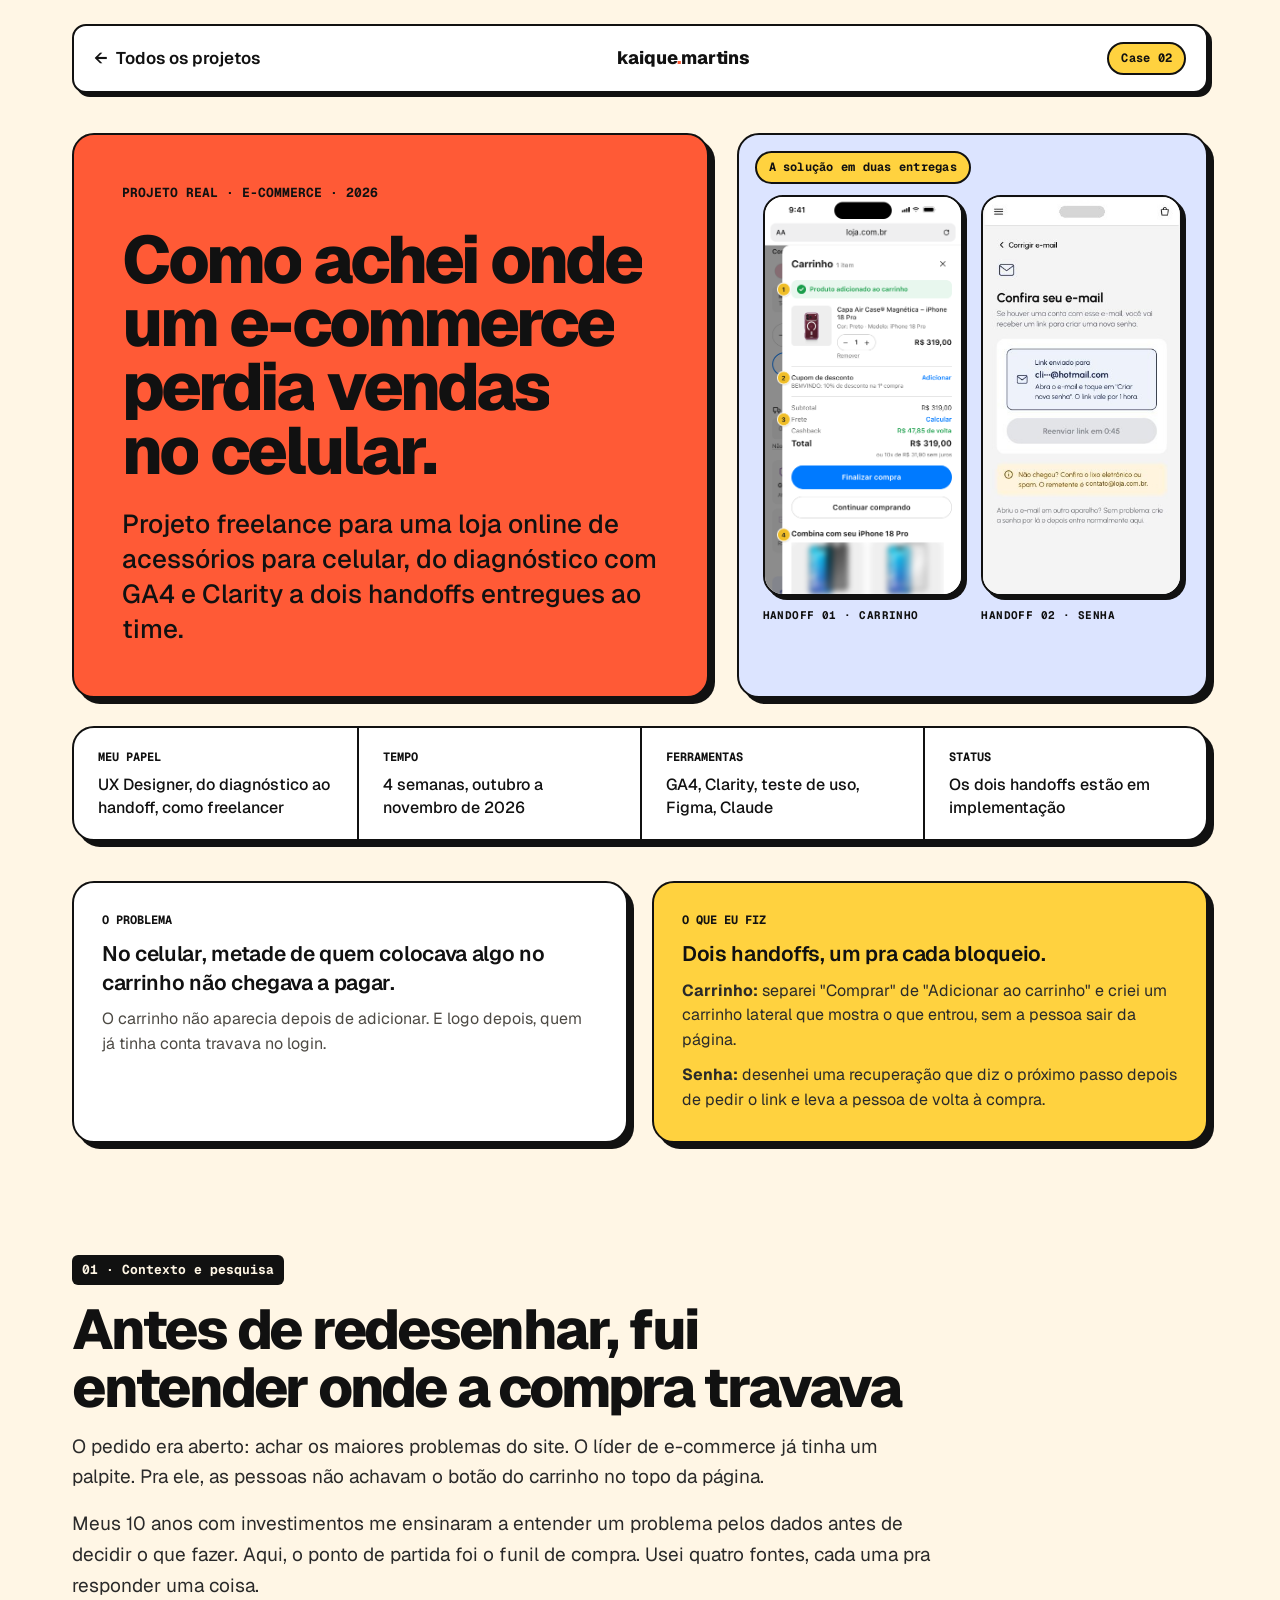
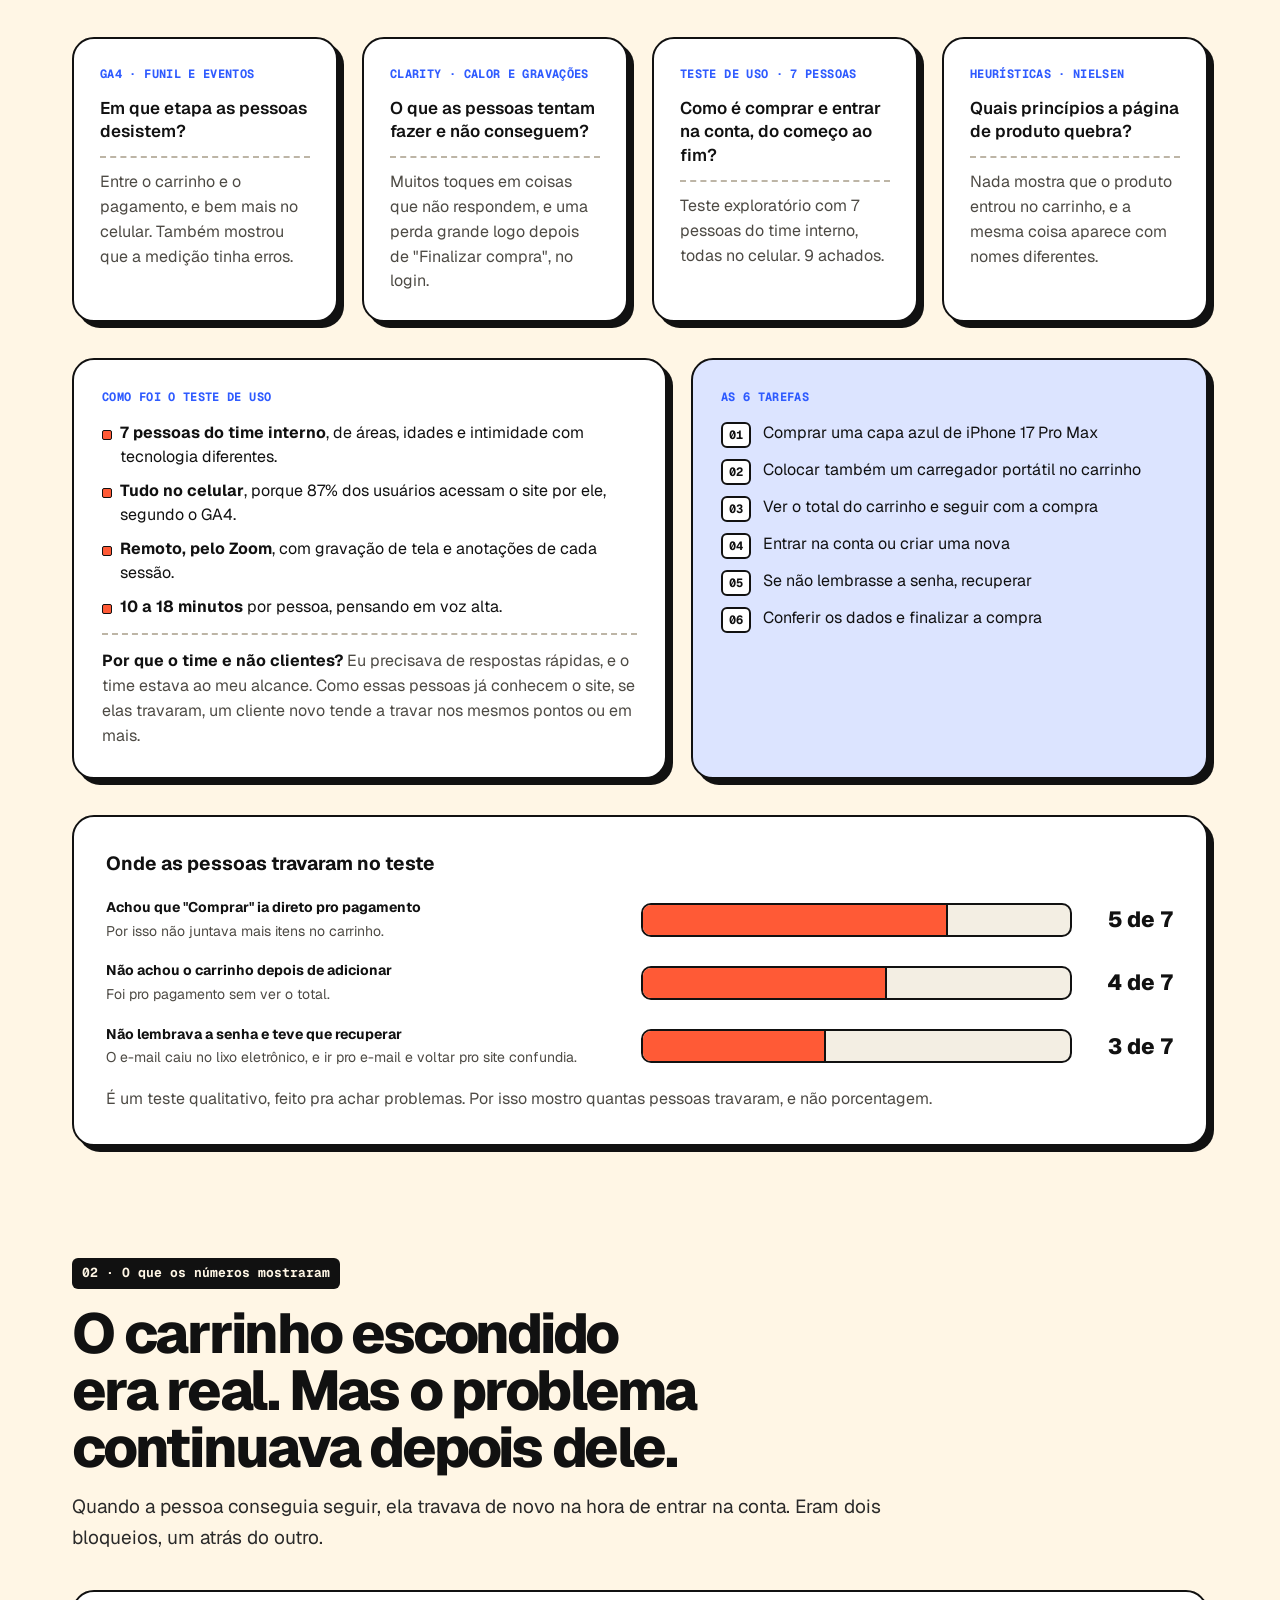
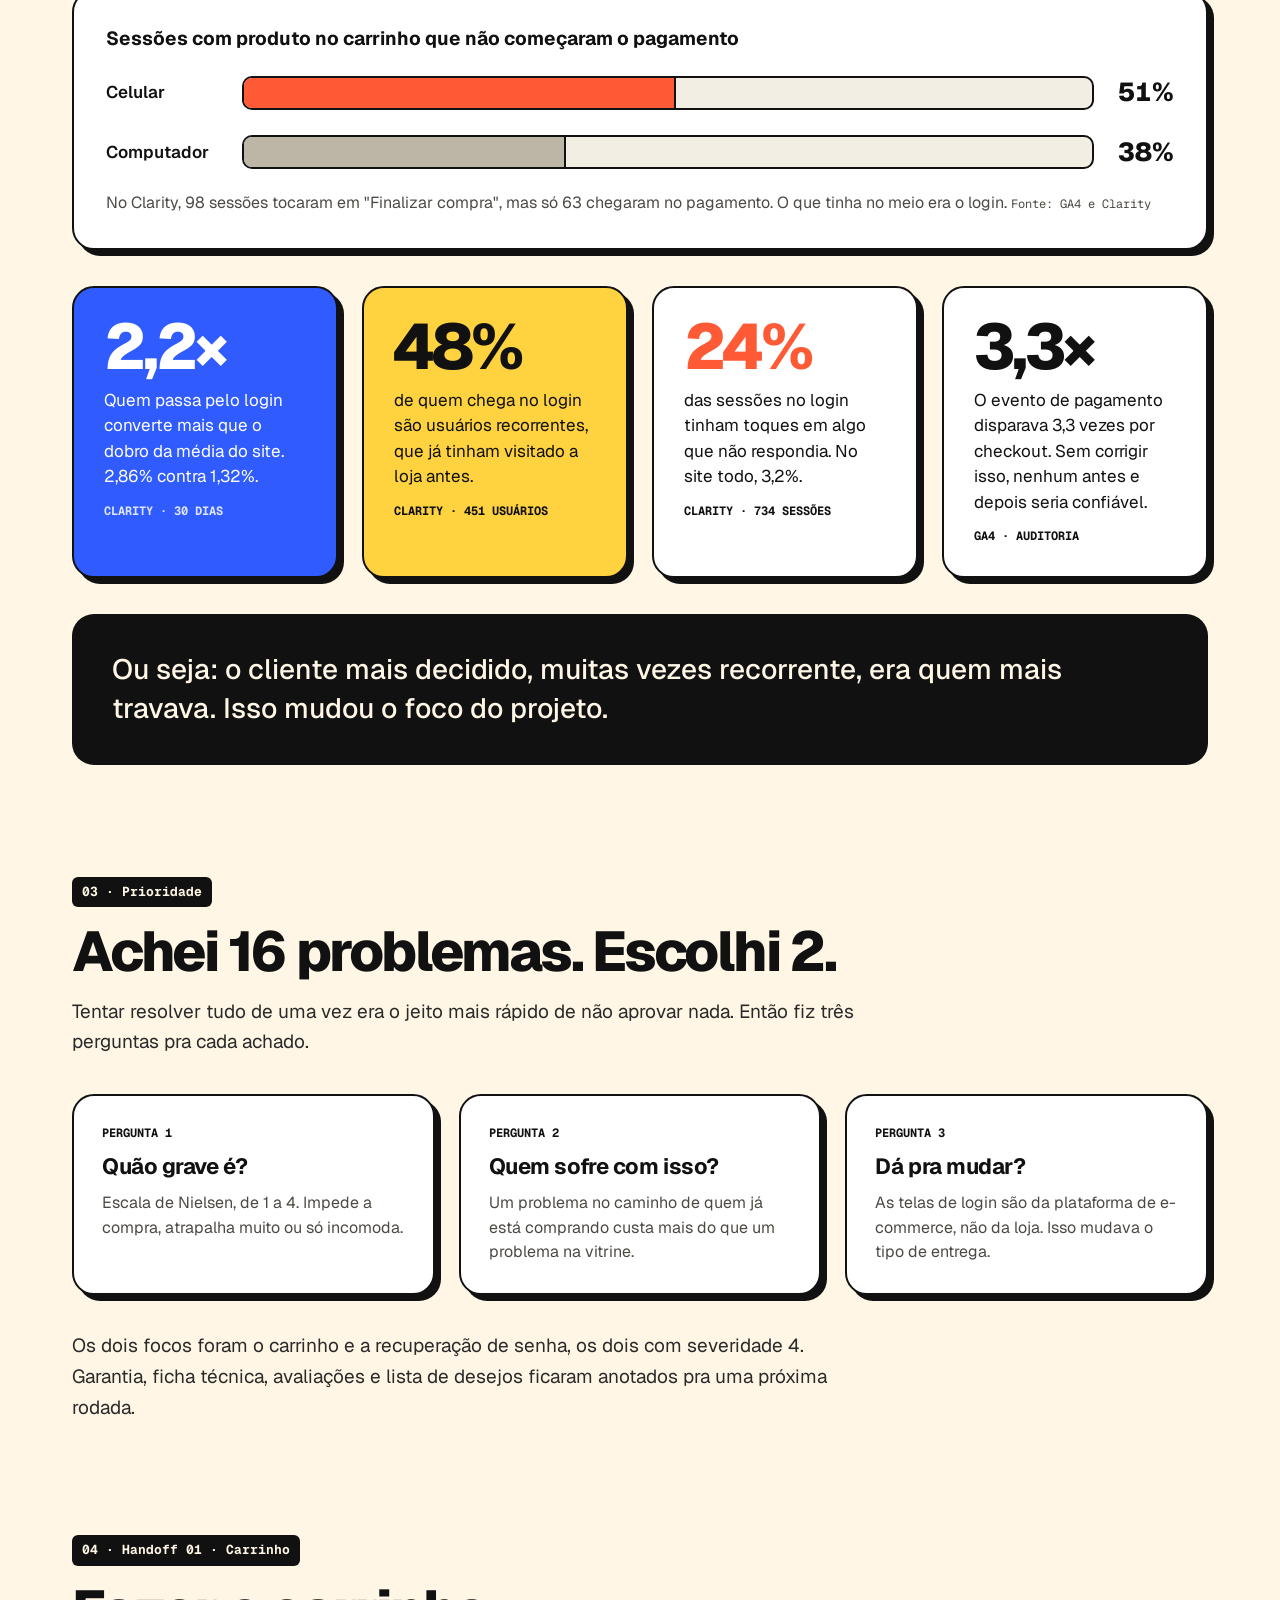
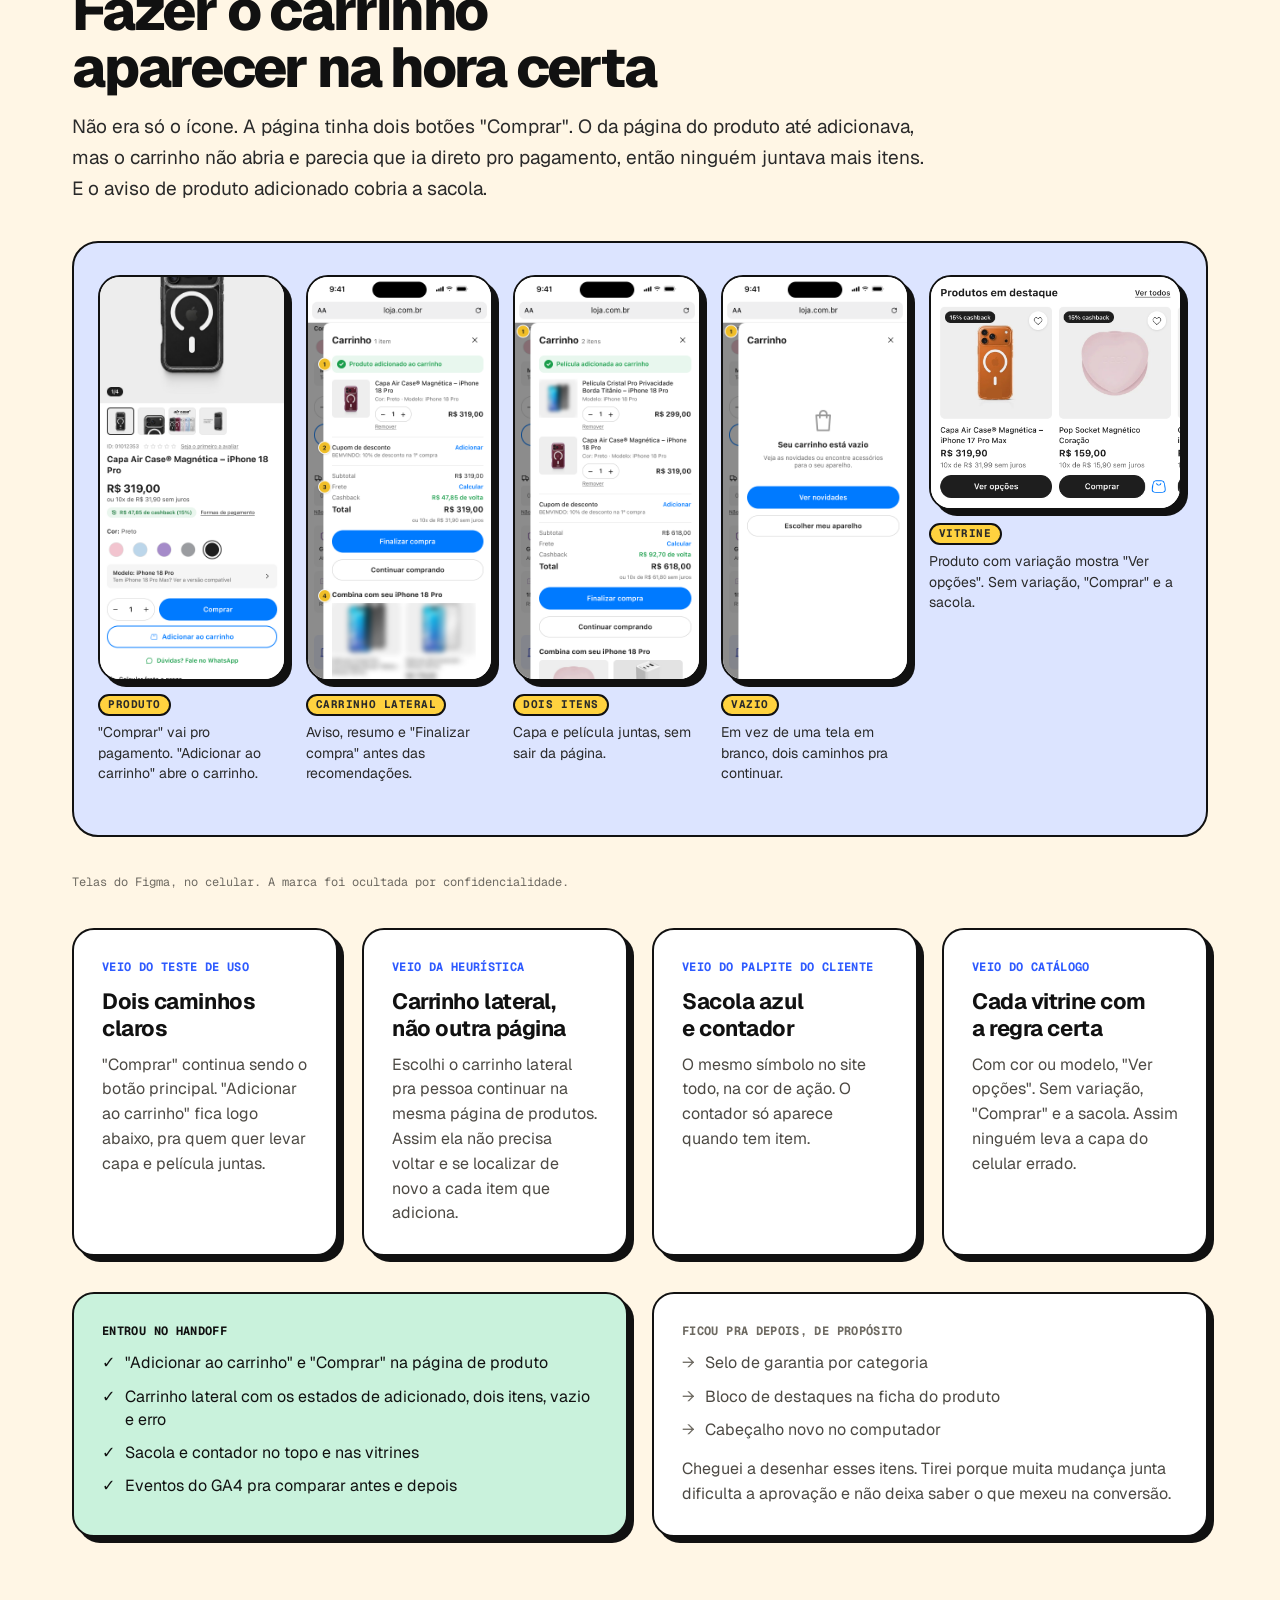
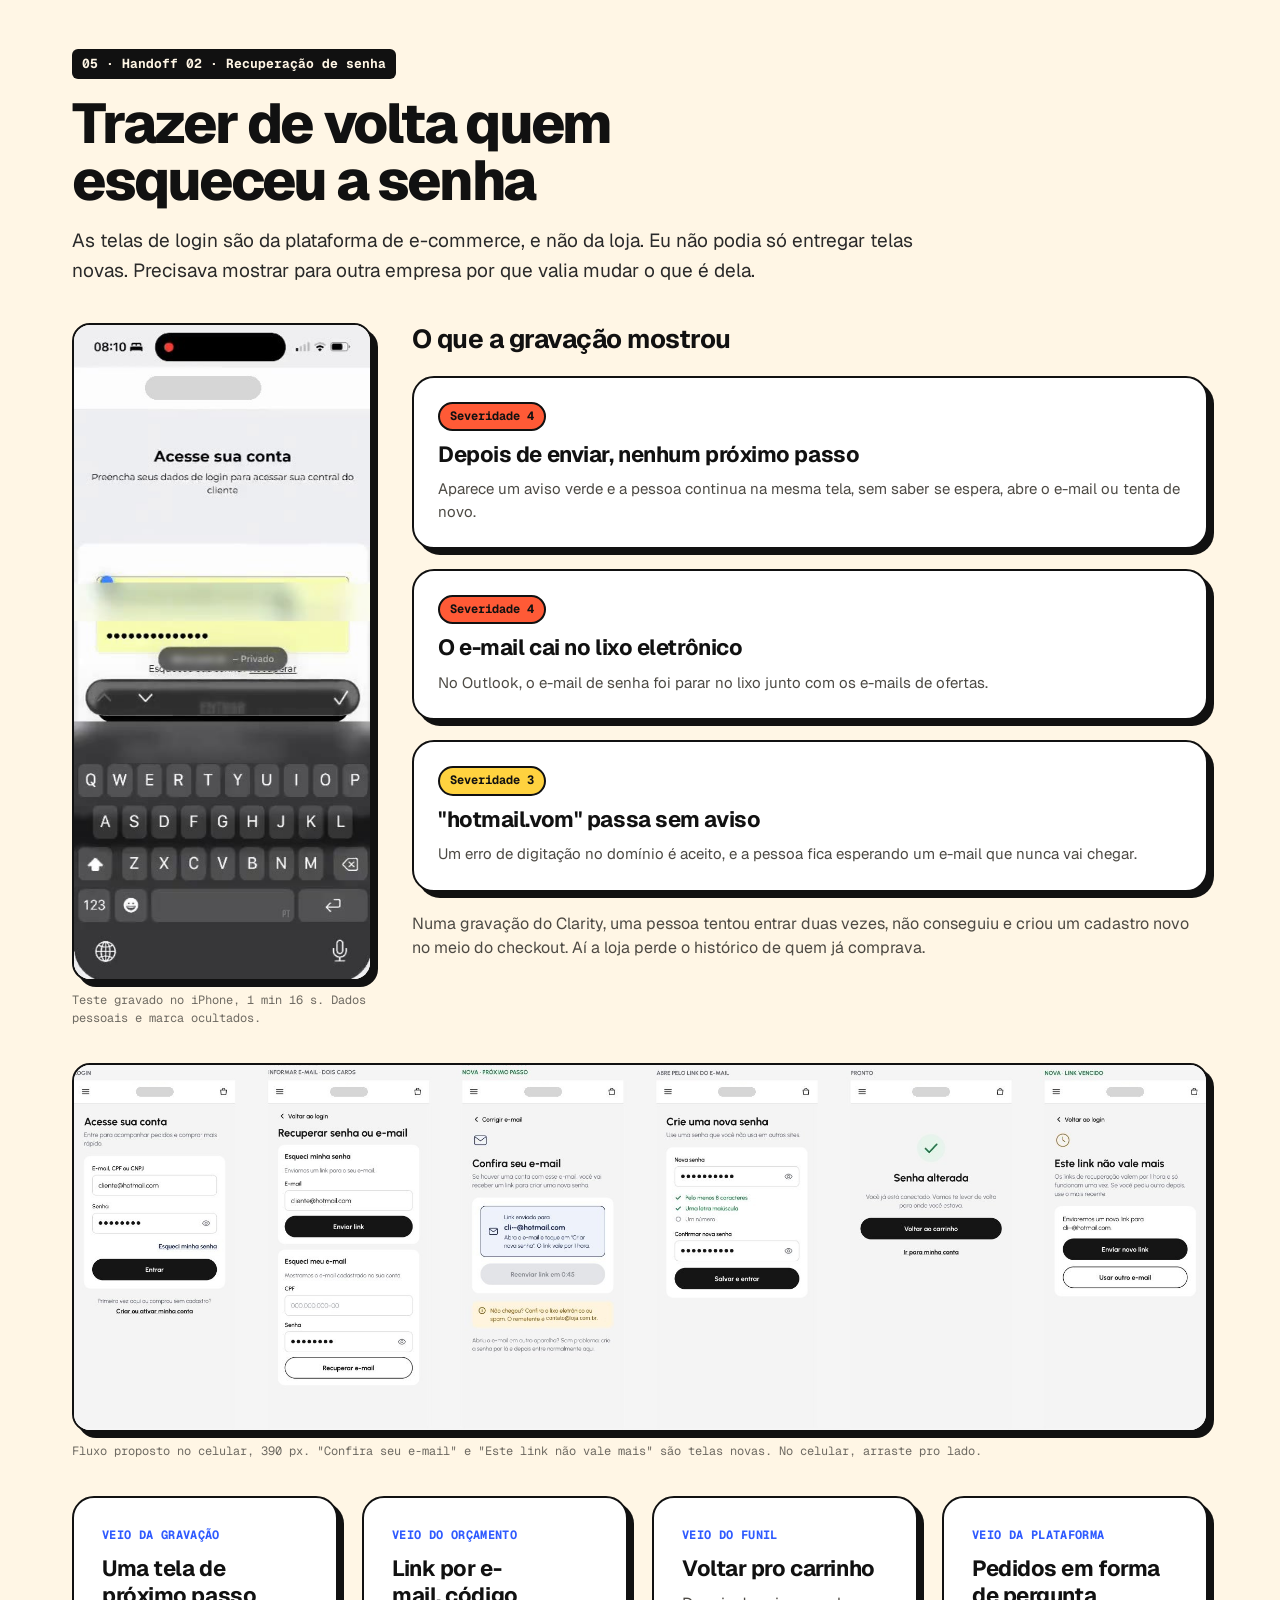
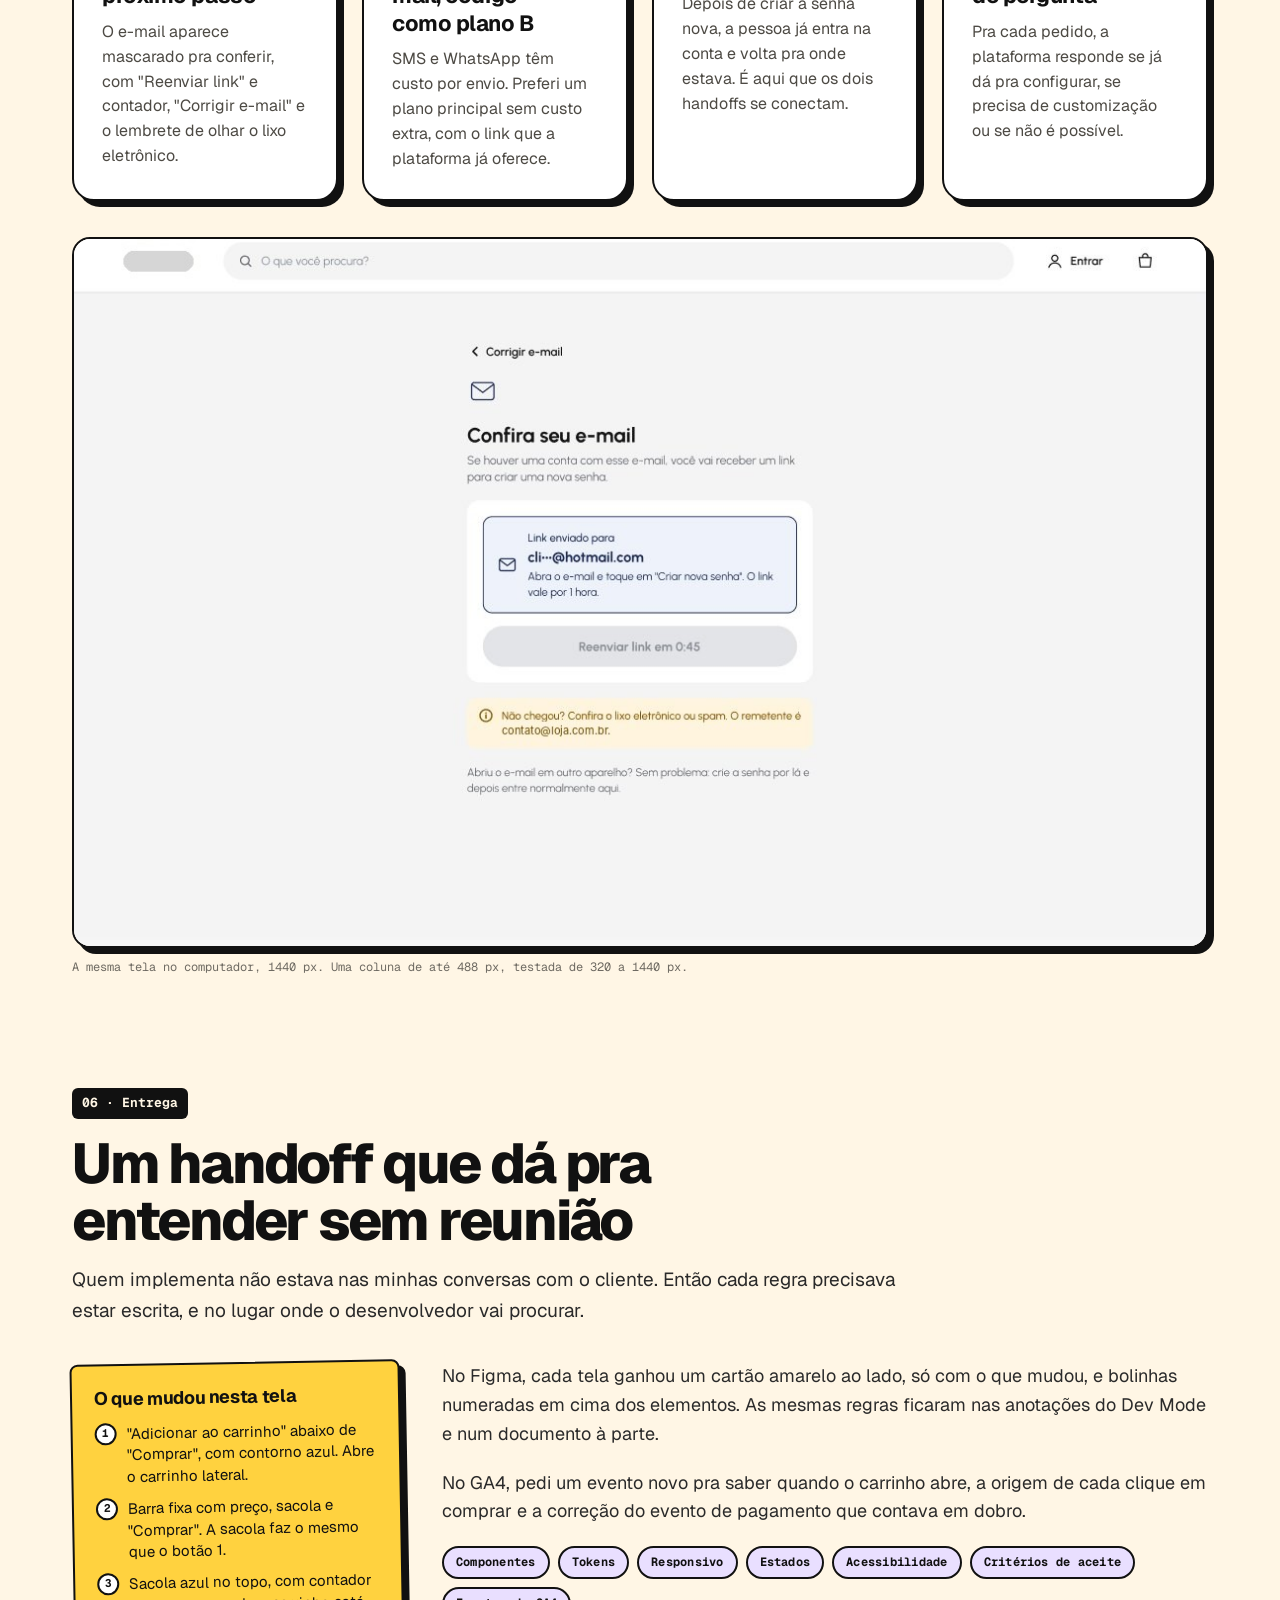
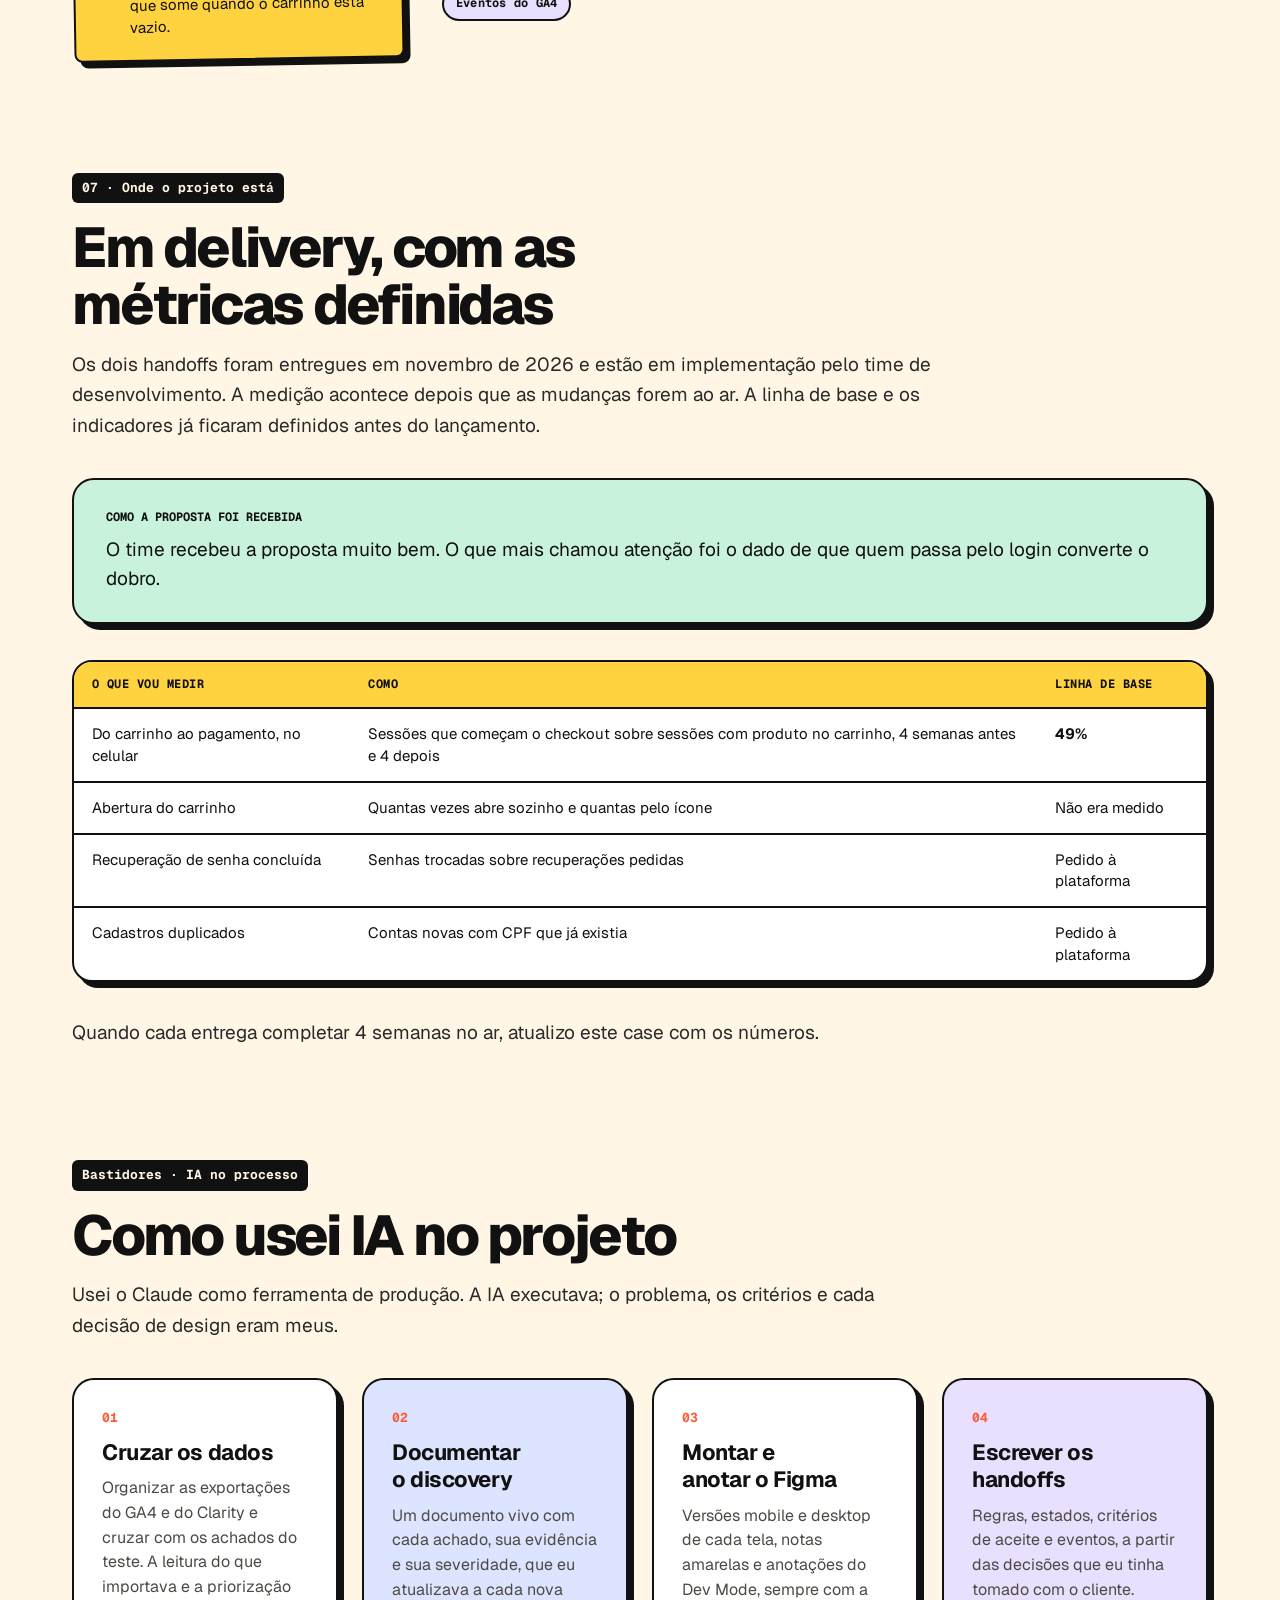
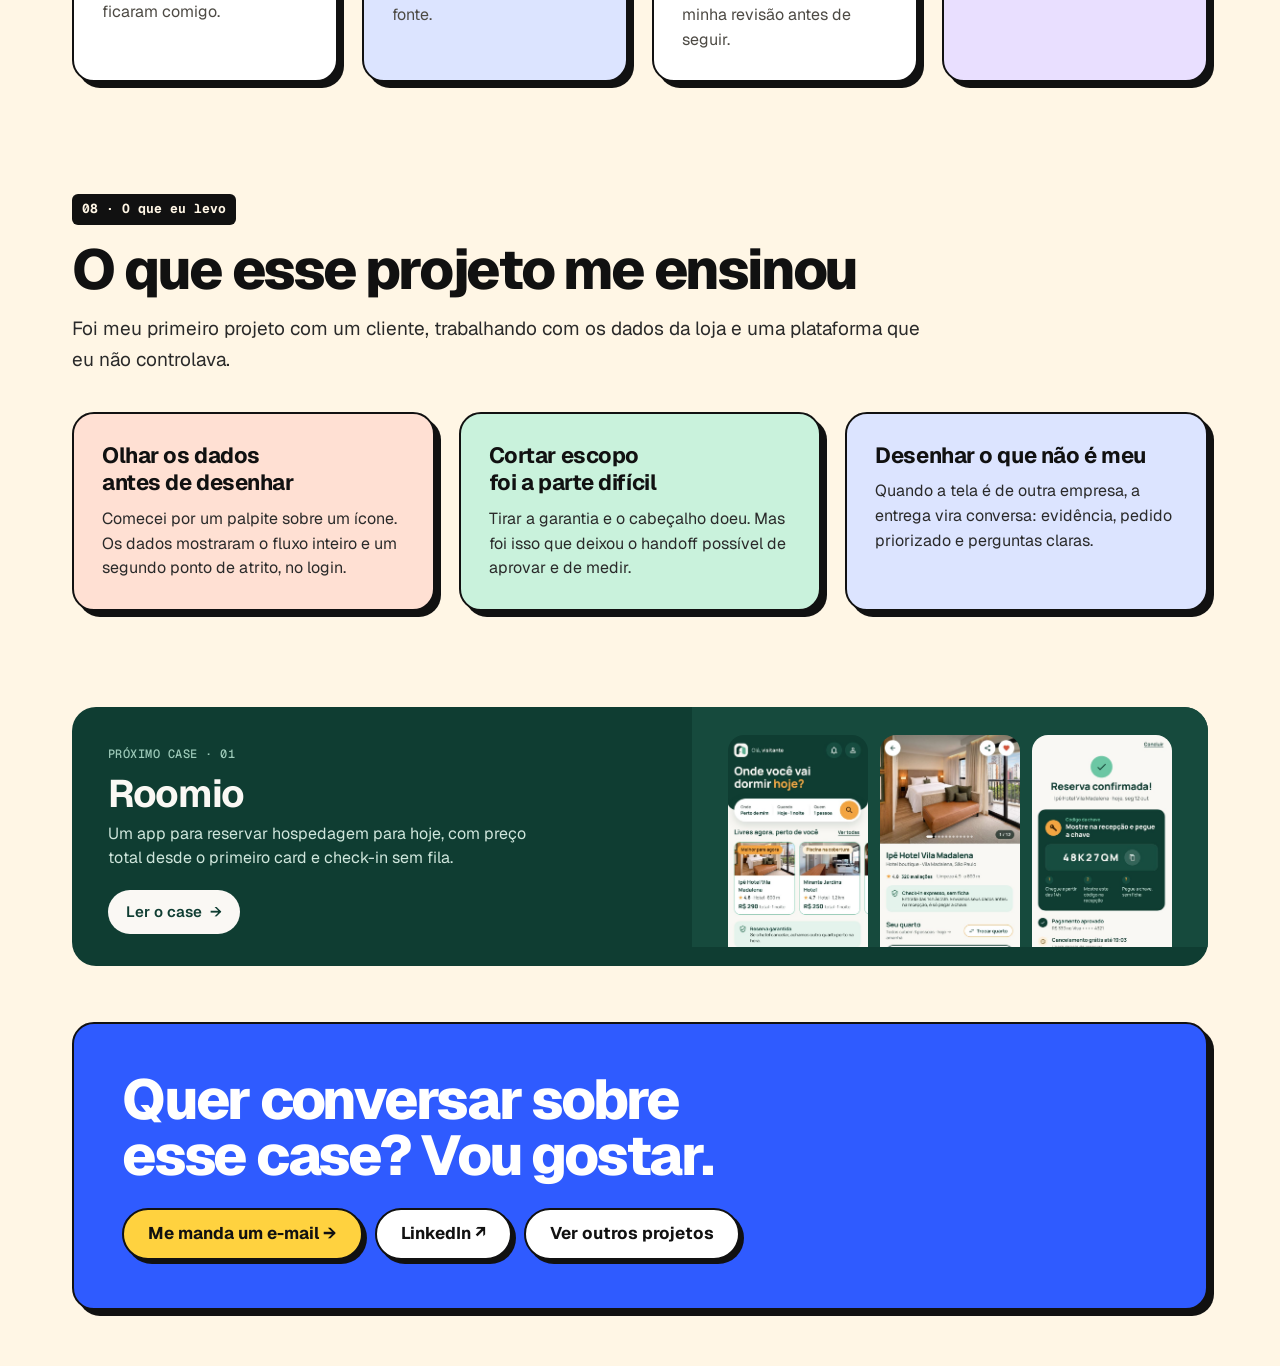
==== commit 45e014a0: "Case e-commerce: bloco do teste de uso e ajustes de texto Co-Authored-By: Claude Opus 5.5 <noreply@a" ====
--- a/ecommerce.html
+++ b/ecommerce.html
@@ -228,10 +228,29 @@
  .note{transform:none}
  .end{padding:32px 22px;margin-top:80px}
 }
+.ut{display:grid;grid-template-columns:minmax(0,1.15fr) minmax(0,1fr);gap:24px}
+.ut .box{padding:28px;display:flex;flex-direction:column;gap:14px;min-width:0}
+.ut .q{font-family:var(--f-mono);font-size:12px;font-weight:700;text-transform:uppercase;letter-spacing:.03em;color:var(--cobalt)}
+.ut ul,.ut ol{margin:0;padding:0;list-style:none;display:flex;flex-direction:column;gap:10px;font-size:16px;line-height:1.5}
+.ut-how li{padding-left:18px;position:relative}
+.ut-how li::before{content:"";position:absolute;left:0;top:.55em;width:8px;height:8px;border-radius:2px;background:var(--tomato);border:1.5px solid var(--ink)}
+.ut-why{font-size:16px;line-height:1.55;color:var(--muted);border-top:2px dashed #BDB5A6;padding-top:14px}
+.ut .k,.hit-l .k{font-weight:700;color:var(--ink)}
+.ut-tasks{background:var(--sky)!important}
+.ut-tasks ol{counter-reset:t}
+.ut-tasks li{counter-increment:t;display:flex;gap:12px;align-items:flex-start}
+.ut-tasks li::before{content:counter(t,decimal-leading-zero);flex:none;font-family:var(--f-mono);font-size:12px;font-weight:700;background:var(--paper);border:2px solid var(--ink);border-radius:6px;padding:2px 6px;margin-top:1px}
+.hit{display:grid;grid-template-columns:minmax(0,1.2fr) minmax(0,1fr) 84px;gap:18px;align-items:center}
+.hit-l{display:flex;flex-direction:column;gap:2px;font-size:16px;line-height:1.4}
+.hit-l span{font-size:14px;color:var(--muted)}
+.hit-n{font-size:22px;font-weight:800;text-align:right;white-space:nowrap;font-variant-numeric:tabular-nums}
+@media (max-width:900px){.ut{grid-template-columns:1fr}}
+@media (max-width:640px){.ut .box{padding:22px}.ut{gap:18px}.hit{grid-template-columns:minmax(0,1fr) 64px;gap:8px 12px}.hit-l{grid-column:1/-1}.hit-n{font-size:18px}.hits{gap:22px}}
 @media (prefers-reduced-motion:reduce){*{transition:none!important}}
 </style>
 <link rel="stylesheet" href="assets/motion/case-motion.css">
 <link rel="stylesheet" href="assets/motion/next-case.css">
+<link rel="stylesheet" href="assets/motion/toc.css">
 </head>
 <body>
 <div class="wrap">
@@ -299,13 +318,44 @@
       <div class="box src">
         <span class="q" style="color:var(--cobalt)">Teste de uso · 7 pessoas</span>
         <p class="ask">Como é comprar e entrar na conta, do começo ao fim?</p>
-        <p class="ans">Teste exploratório com 7 pessoas do time interno, no iPhone e no computador. 9 achados. Como elas já conhecem a loja, um cliente novo tende a travar nos mesmos pontos ou em mais.</p>
+        <p class="ans">Teste exploratório com 7 pessoas do time interno, todas no celular. 9 achados.</p>
       </div>
       <div class="box src">
         <span class="q" style="color:var(--cobalt)">Heurísticas · Nielsen</span>
         <p class="ask">Quais princípios a página de produto quebra?</p>
         <p class="ans">Nada mostra que o produto entrou no carrinho, e a mesma coisa aparece com nomes diferentes.</p>
       </div>
+    </div>
+
+    <div class="ut">
+      <div class="box ut-how">
+        <span class="q">Como foi o teste de uso</span>
+        <ul>
+          <li><span class="k">7 pessoas do time interno</span>, de áreas, idades e intimidade com tecnologia diferentes.</li>
+          <li><span class="k">Tudo no celular</span>, porque 87% dos usuários acessam o site por ele, segundo o GA4.</li>
+          <li><span class="k">Remoto, pelo Zoom</span>, com gravação de tela e anotações de cada sessão.</li>
+          <li><span class="k">10 a 18 minutos</span> por pessoa, pensando em voz alta.</li>
+        </ul>
+        <p class="ut-why"><span class="k">Por que o time e não clientes?</span> Eu precisava de respostas rápidas, e o time estava ao meu alcance. Como essas pessoas já conhecem o site, se elas travaram, um cliente novo tende a travar nos mesmos pontos ou em mais.</p>
+      </div>
+      <div class="box ut-tasks">
+        <span class="q">As 6 tarefas</span>
+        <ol>
+          <li>Comprar uma capa azul de iPhone 17 Pro Max</li>
+          <li>Colocar também um carregador portátil no carrinho</li>
+          <li>Ver o total do carrinho e seguir com a compra</li>
+          <li>Entrar na conta ou criar uma nova</li>
+          <li>Se não lembrasse a senha, recuperar</li>
+          <li>Conferir os dados e finalizar a compra</li>
+        </ol>
+      </div>
+    </div>
+    <div class="box funnel hits">
+      <span class="t">Onde as pessoas travaram no teste</span>
+      <div class="hit"><p class="hit-l"><span class="k">Achou que "Comprar" ia direto pro pagamento</span><span>Por isso não juntava mais itens no carrinho.</span></p><div class="track"><div class="fill" style="width:71.4%"></div></div><b class="hit-n">5 de 7</b></div>
+      <div class="hit"><p class="hit-l"><span class="k">Não achou o carrinho depois de adicionar</span><span>Foi pro pagamento sem ver o total.</span></p><div class="track"><div class="fill" style="width:57.1%"></div></div><b class="hit-n">4 de 7</b></div>
+      <div class="hit"><p class="hit-l"><span class="k">Não lembrava a senha e teve que recuperar</span><span>O e-mail caiu no lixo eletrônico, e ir pro e-mail e voltar pro site confundia.</span></p><div class="track"><div class="fill" style="width:42.9%"></div></div><b class="hit-n">3 de 7</b></div>
+      <p>É um teste qualitativo, feito pra achar problemas. Por isso mostro quantas pessoas travaram, e não porcentagem.</p>
     </div>
   </section>
 
@@ -358,7 +408,7 @@
     <div class="head">
       <span class="num">04 · Handoff 01 · Carrinho</span>
       <h2 id="c4">Fazer o carrinho aparecer na hora certa</h2>
-      <p>Não era só o ícone. A página tinha dois botões "Comprar", nenhum jeito de adicionar sem ir direto pro pagamento, e o aviso de produto adicionado cobria a sacola.</p>
+      <p>Não era só o ícone. A página tinha dois botões "Comprar". O da página do produto até adicionava, mas o carrinho não abria e parecia que ia direto pro pagamento, então ninguém juntava mais itens. E o aviso de produto adicionado cobria a sacola.</p>
     </div>
 
     <div class="gallery" tabindex="0" aria-label="Telas do handoff do carrinho">
@@ -521,7 +571,9 @@
     </div>
   </footer>
 </div>
-<script>window.CM_ON=["hero","count","progress","chapter","bars","mark","zoom"];window.CM_CFG={color:"#FF5A36",ink:"#111111",mark:"#FFD23F",title:"Onde um e\u2011commerce perdia vendas no celular"};</script>
+<script>window.CM_ON=["hero","count","progress","bars","mark","zoom"];window.CM_CFG={color:"#FF5A36",ink:"#111111",mark:"#FFD23F",title:"Onde um e\u2011commerce perdia vendas no celular"};</script>
 <script src="assets/motion/case-motion.js"></script>
+<script>window.TOC_CFG={accent:"#FF5A36",bg:"#FFFFFF",shadow:"4px 4px 0 #111111"};</script>
+<script src="assets/motion/toc.js"></script>
 </body>
 </html>
--- a/assets/motion/toc.css
+++ b/assets/motion/toc.css
@@ -0,0 +1,14 @@
+/* Sumário lateral dos capítulos (só em telas largas) */
+.toc{position:fixed;left:20px;top:50%;transform:translateY(-50%);z-index:60;display:none;font-family:'Geist',system-ui,sans-serif}
+@media (min-width:1280px){.toc{display:block}}
+.toc ol{list-style:none;margin:0;padding:10px;display:flex;flex-direction:column;gap:2px;border-radius:16px;transition:background .25s ease,box-shadow .25s ease}
+.toc a{display:flex;align-items:center;gap:12px;min-height:30px;text-decoration:none;color:inherit;border-radius:8px;padding:0 8px 0 4px}
+.toc .bar{flex:none;width:18px;height:3px;border-radius:3px;background:var(--toc-mute,#B9B4AA);transition:width .25s ease,background .25s ease}
+.toc .lbl{font-size:13px;line-height:1.2;white-space:nowrap;max-width:0;overflow:hidden;opacity:0;transition:max-width .3s ease,opacity .2s ease}
+.toc a.on .bar{width:30px;background:var(--toc-accent,#FF5A36)}
+.toc:hover ol,.toc:focus-within ol{background:var(--toc-bg,#FFFFFF);box-shadow:var(--toc-shadow,0 10px 30px rgba(0,0,0,.12))}
+.toc:hover .lbl,.toc:focus-within .lbl{max-width:260px;opacity:1}
+.toc a:hover .bar{background:var(--toc-accent,#FF5A36)}
+.toc a.on .lbl{font-weight:600}
+.toc a:focus-visible{outline:2px solid var(--toc-accent,#FF5A36);outline-offset:2px}
+@media (prefers-reduced-motion:reduce){.toc *{transition:none!important}}
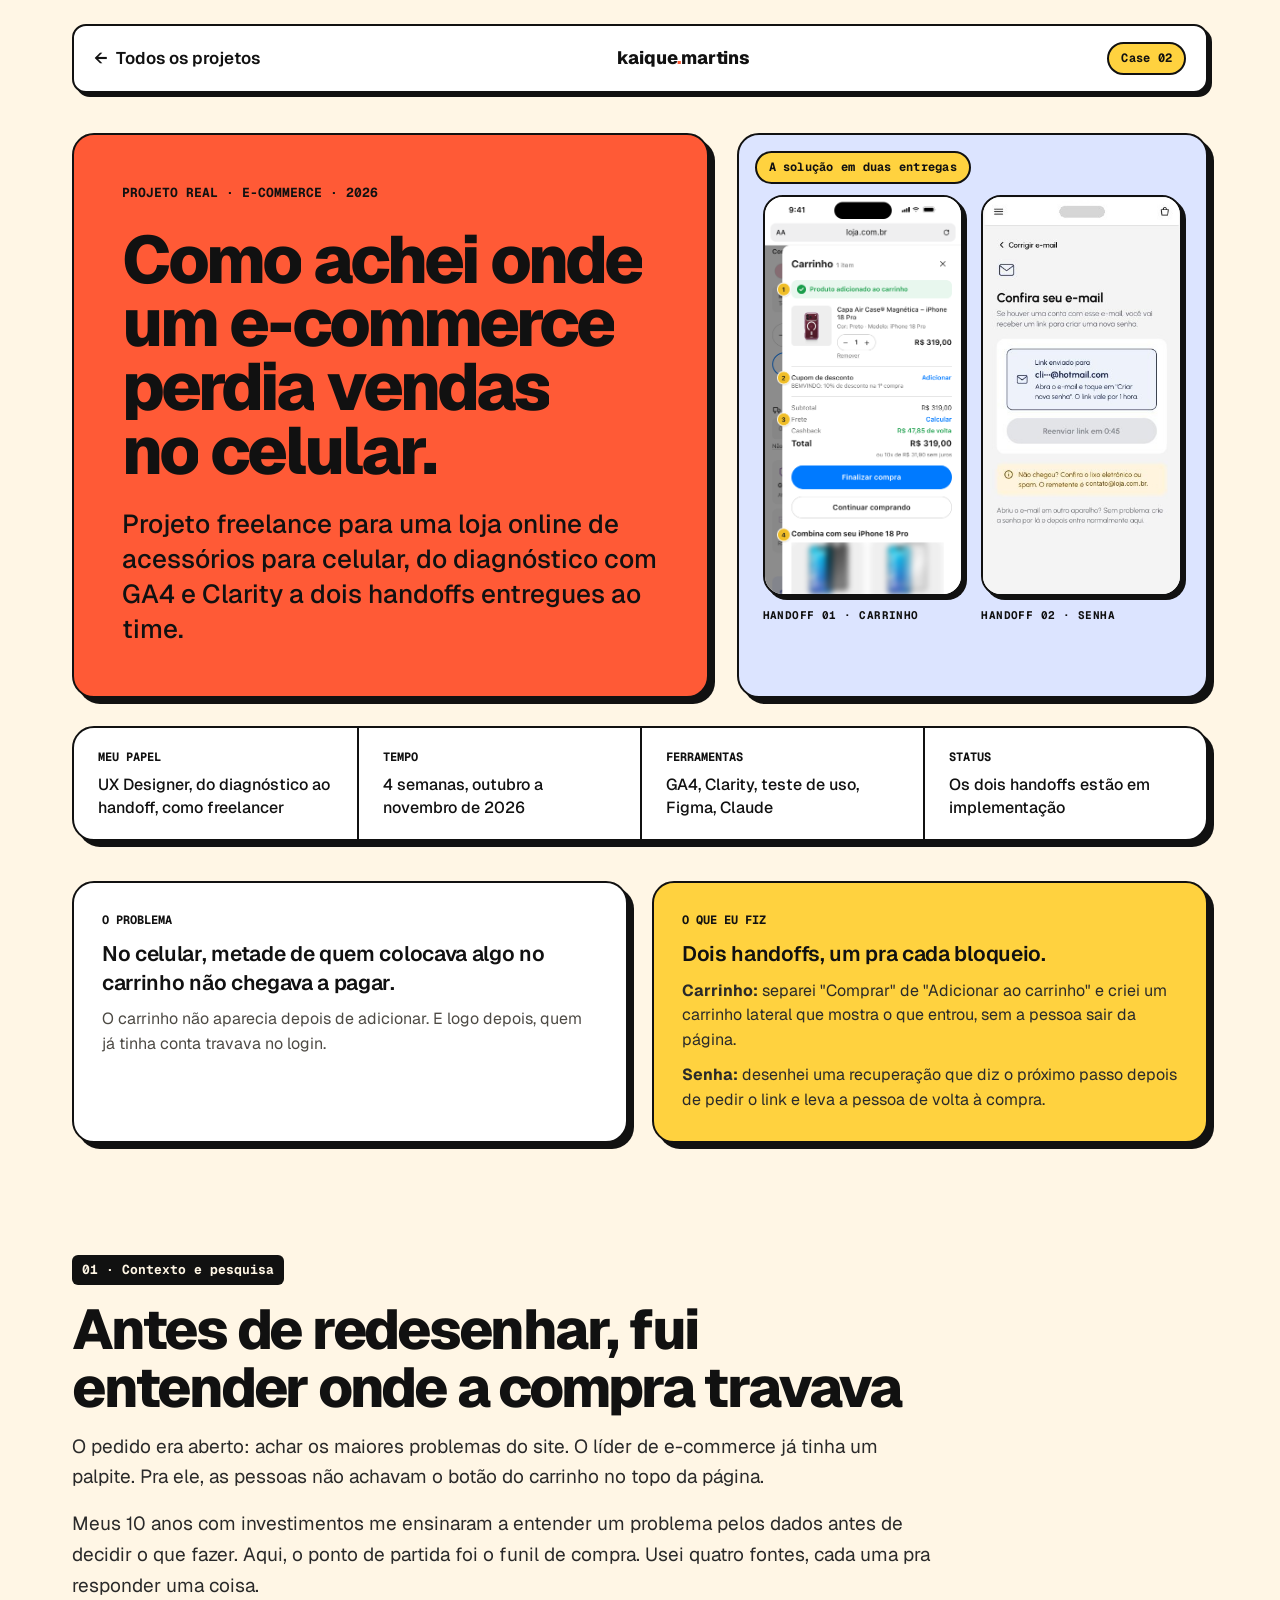
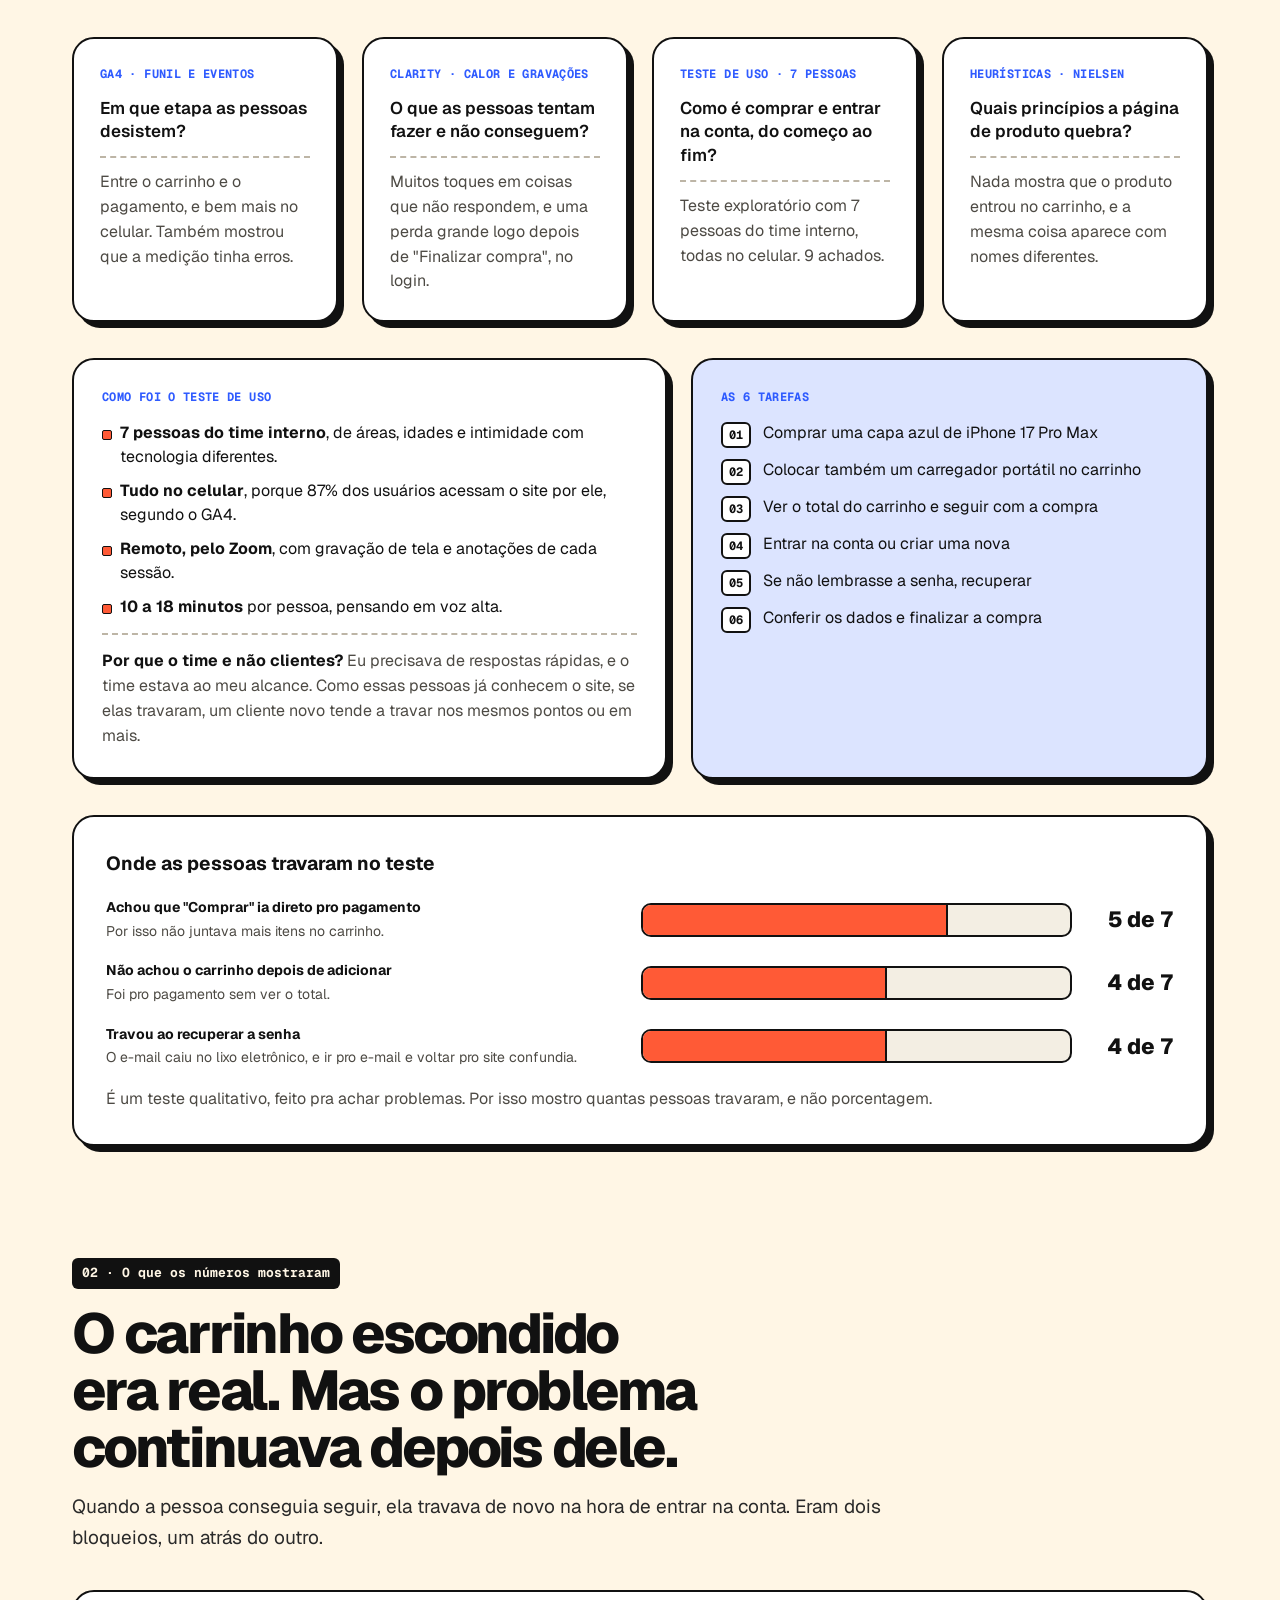
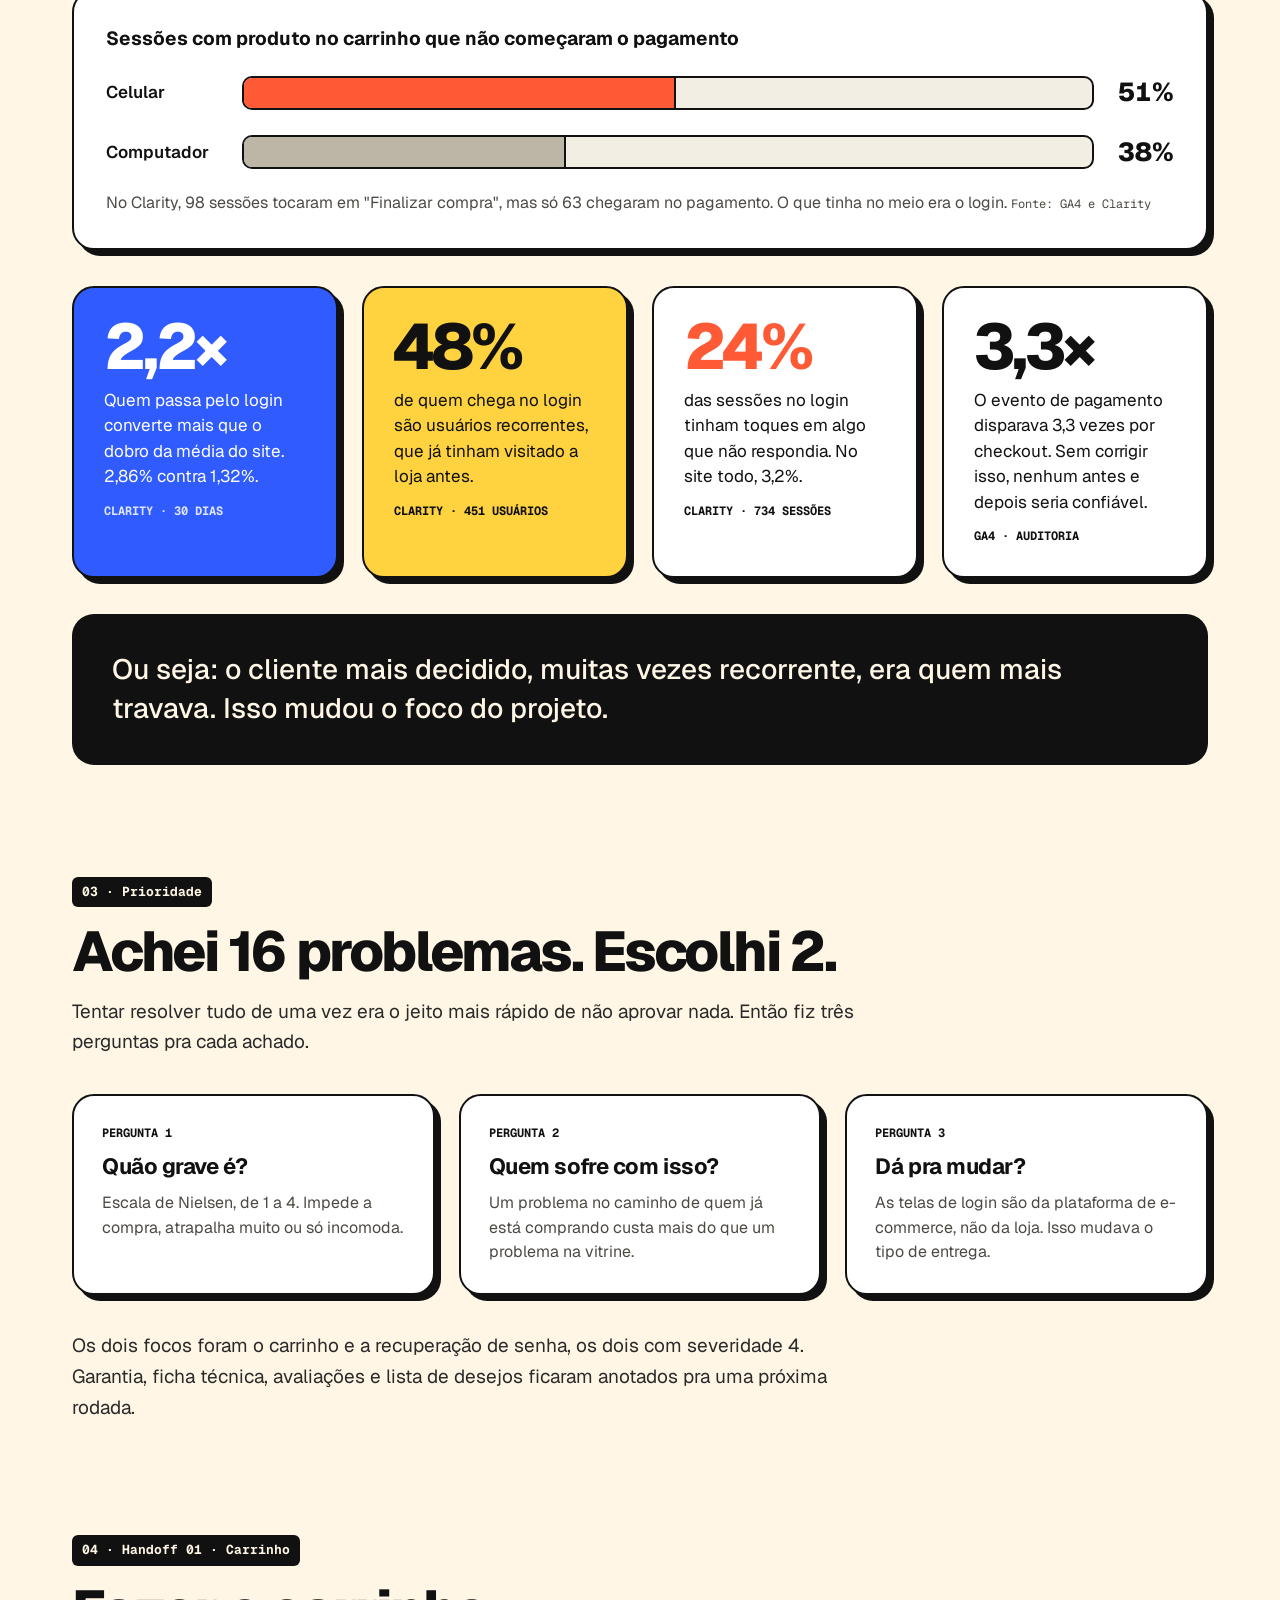
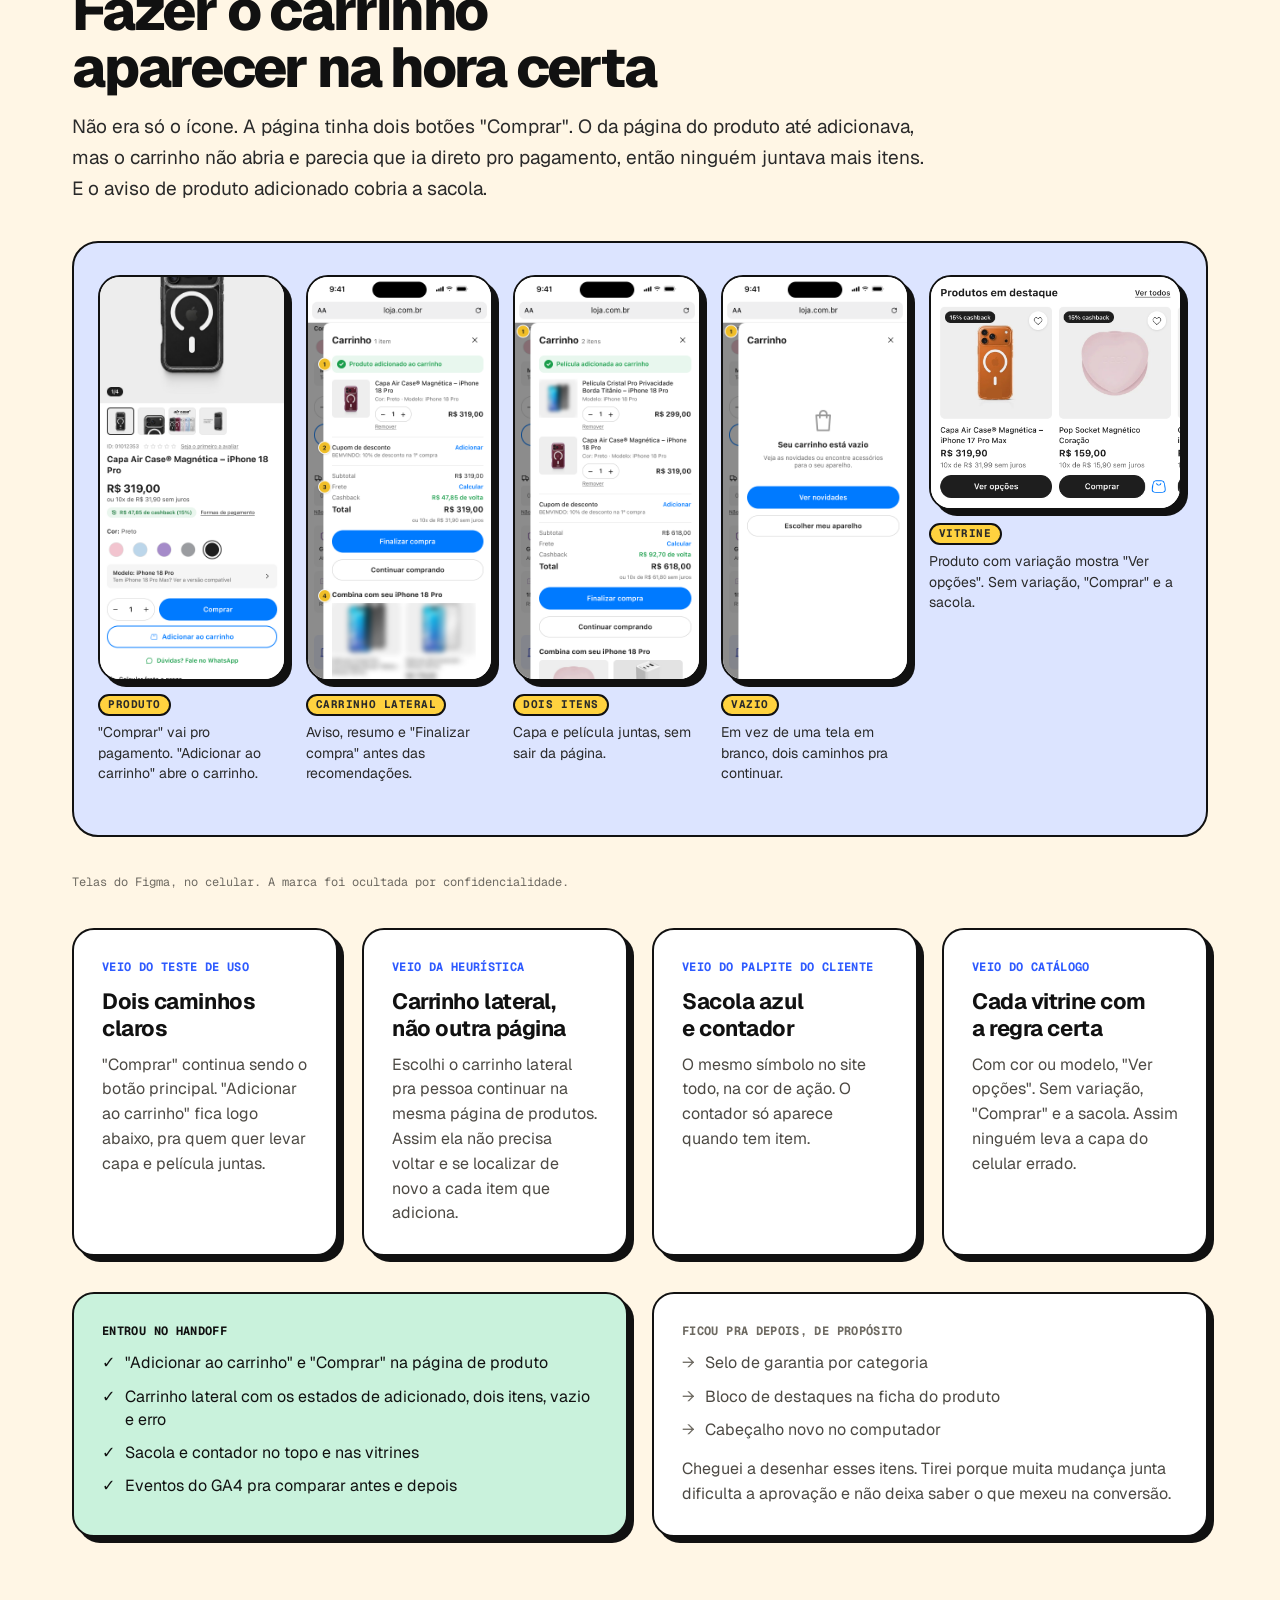
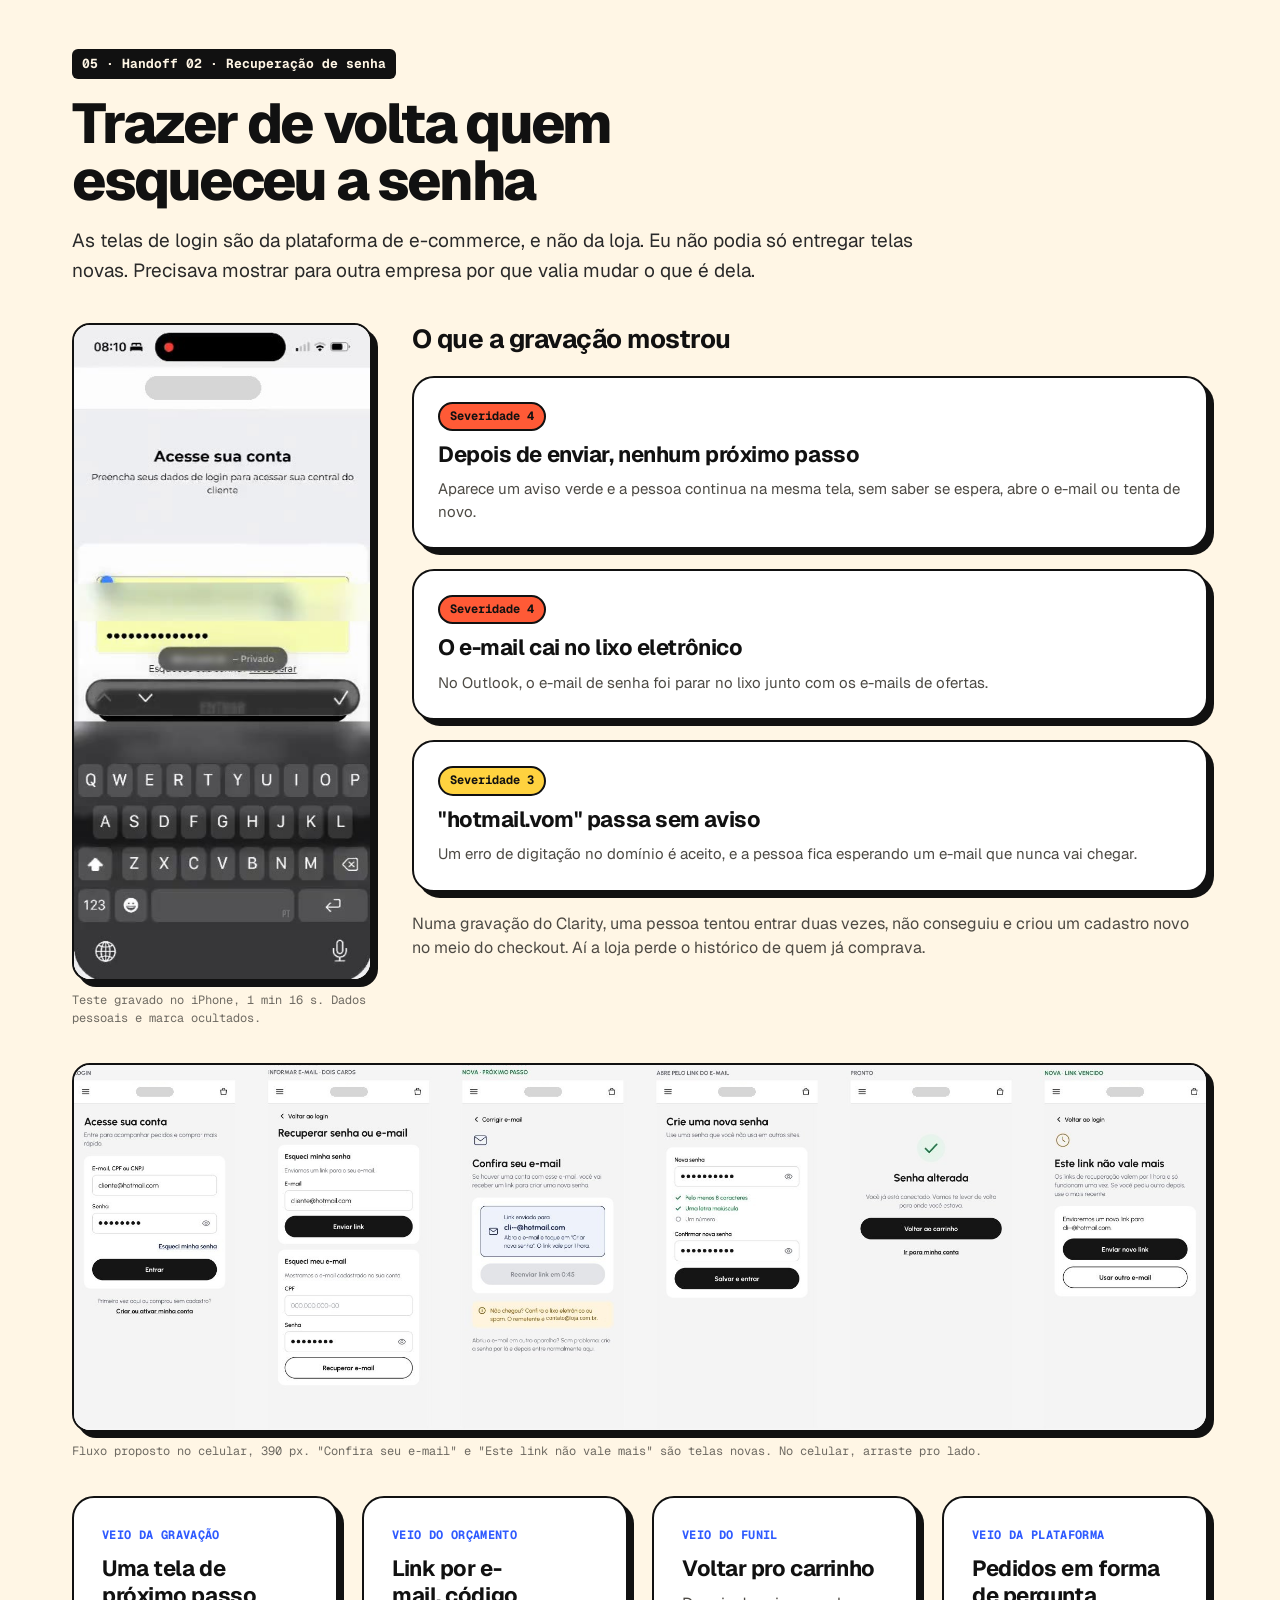
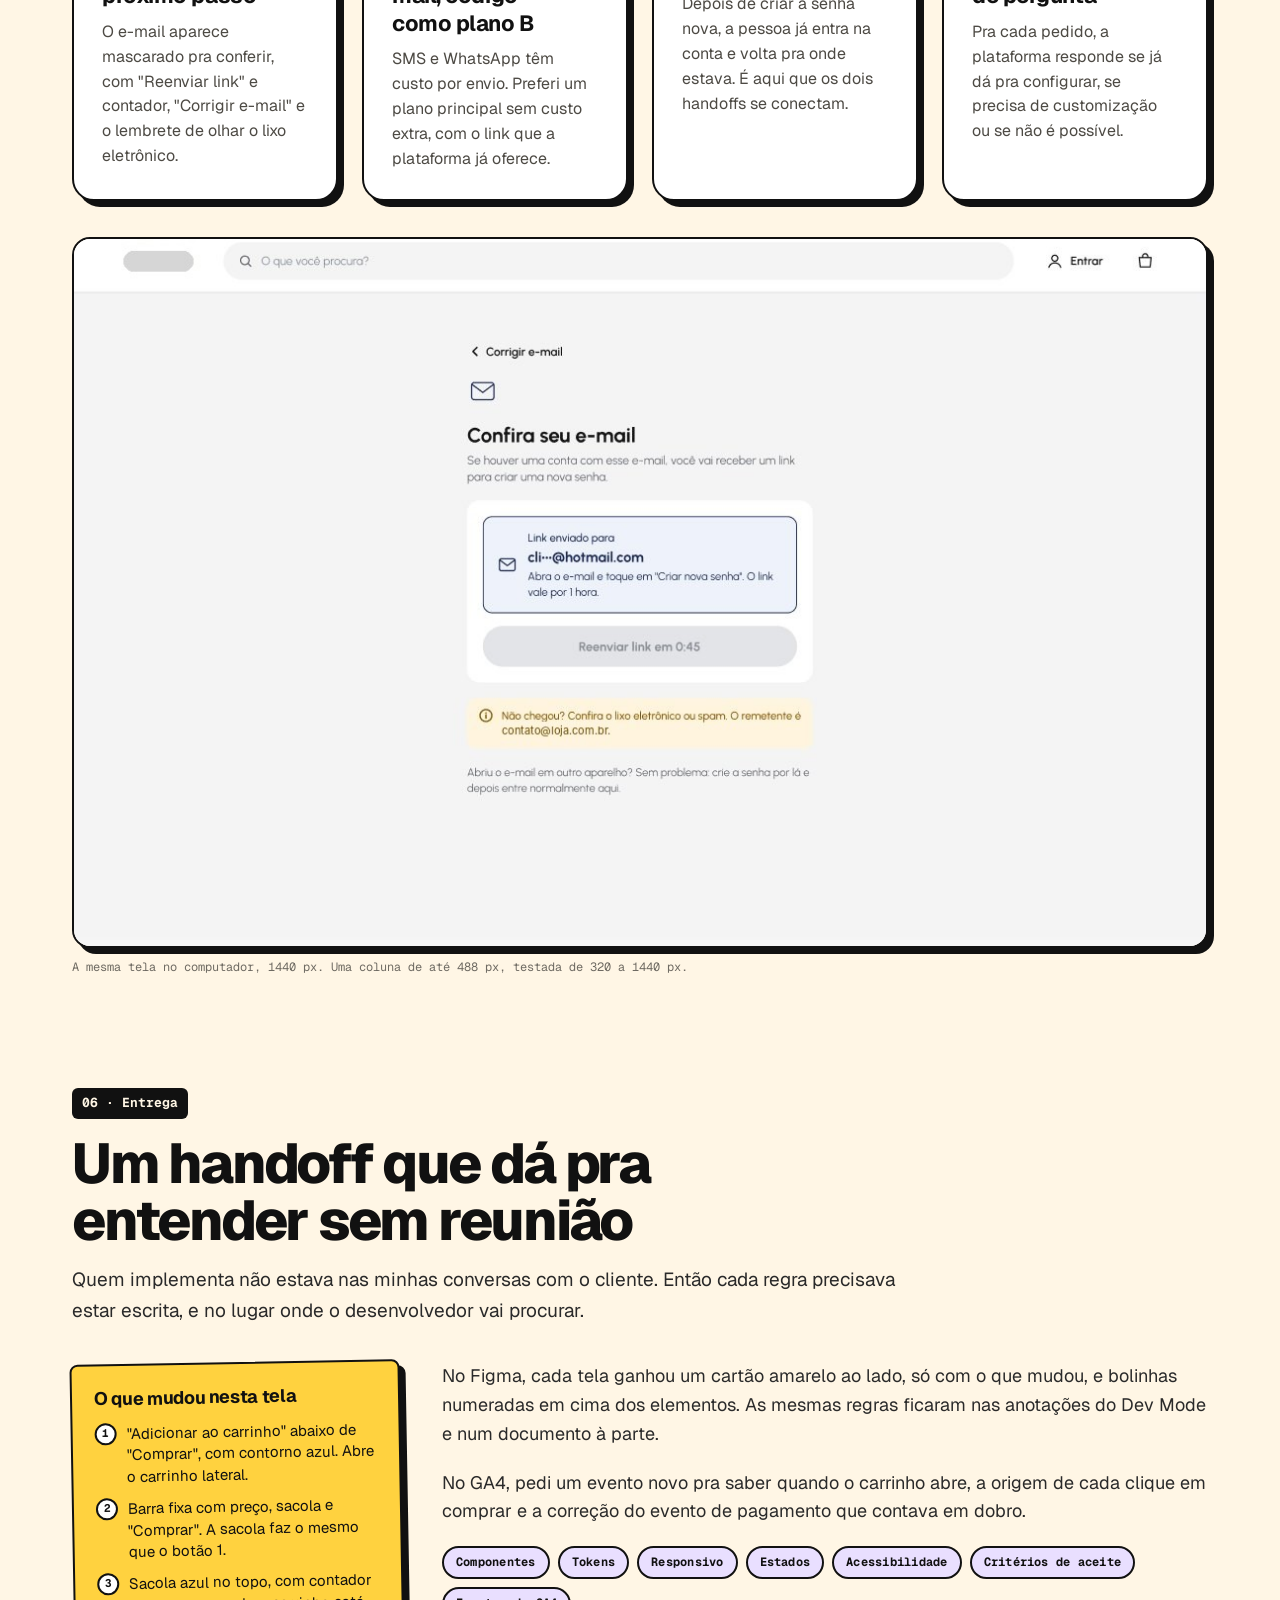
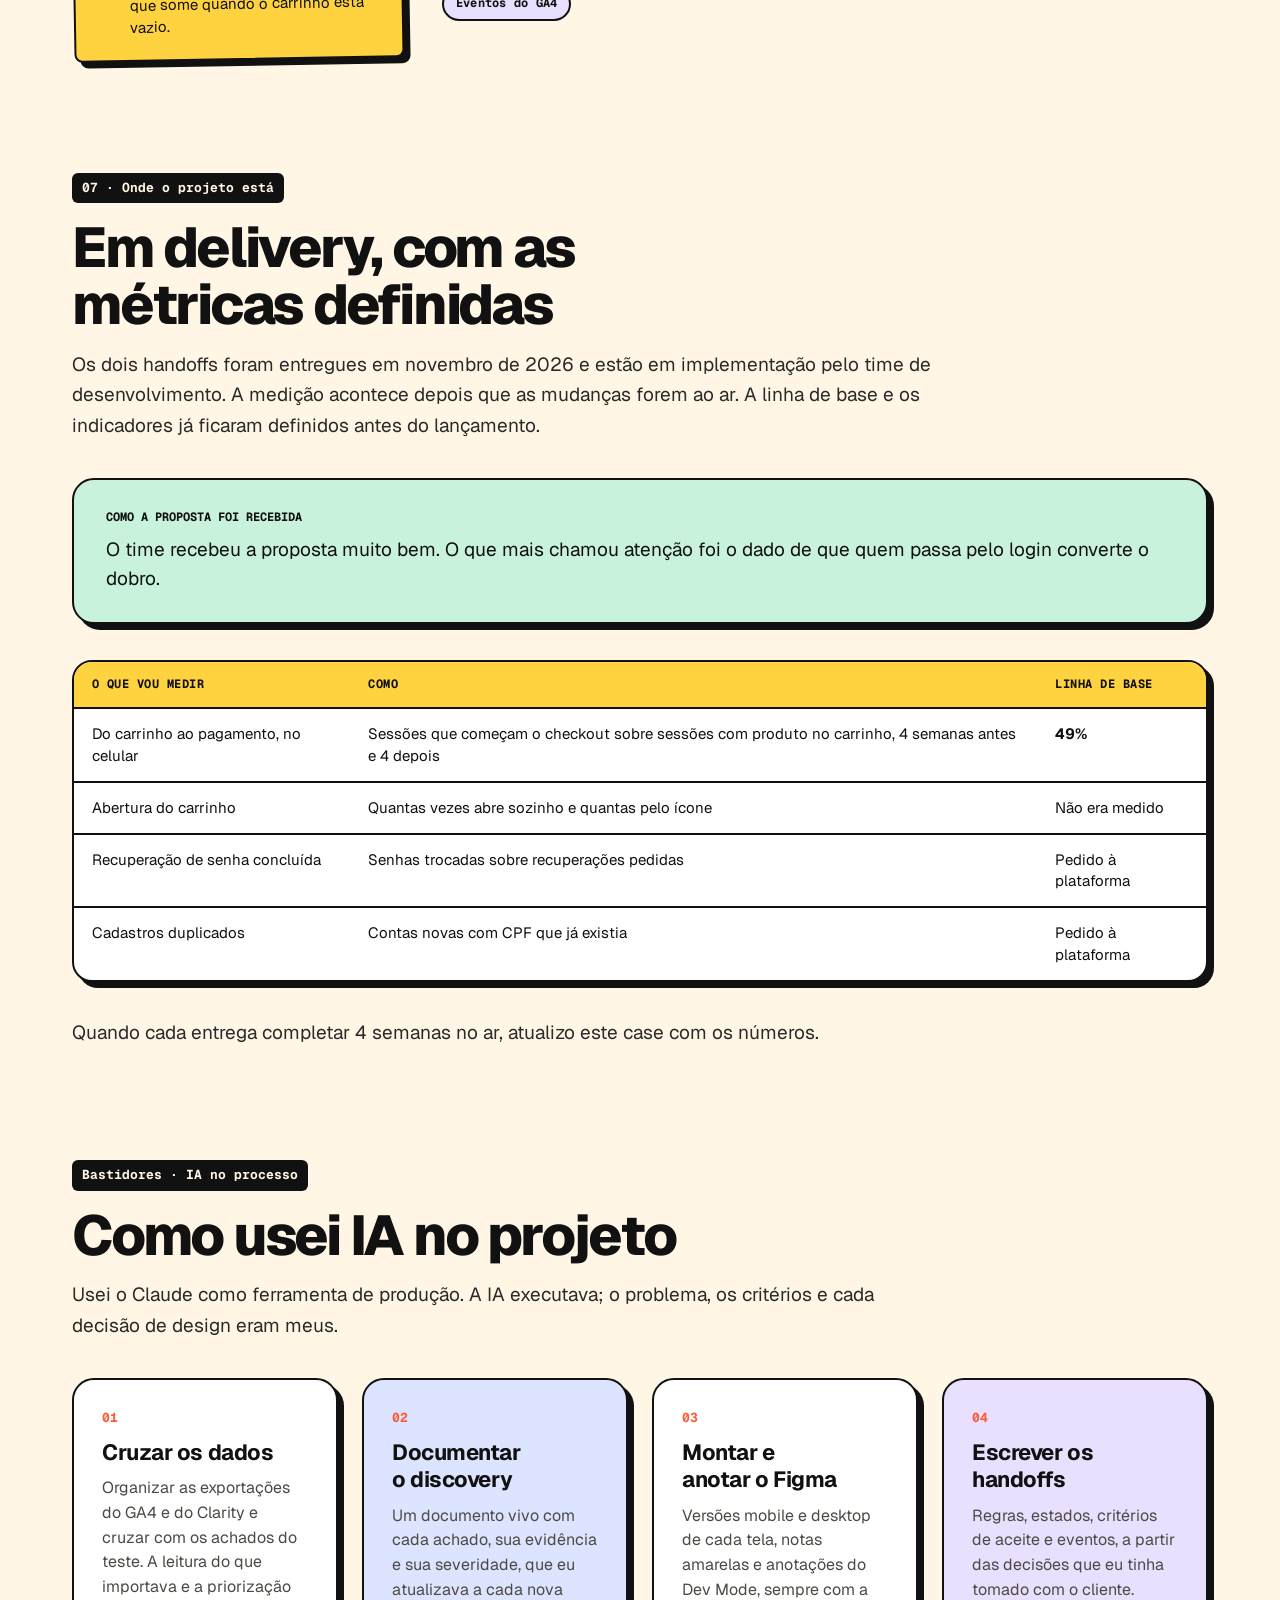
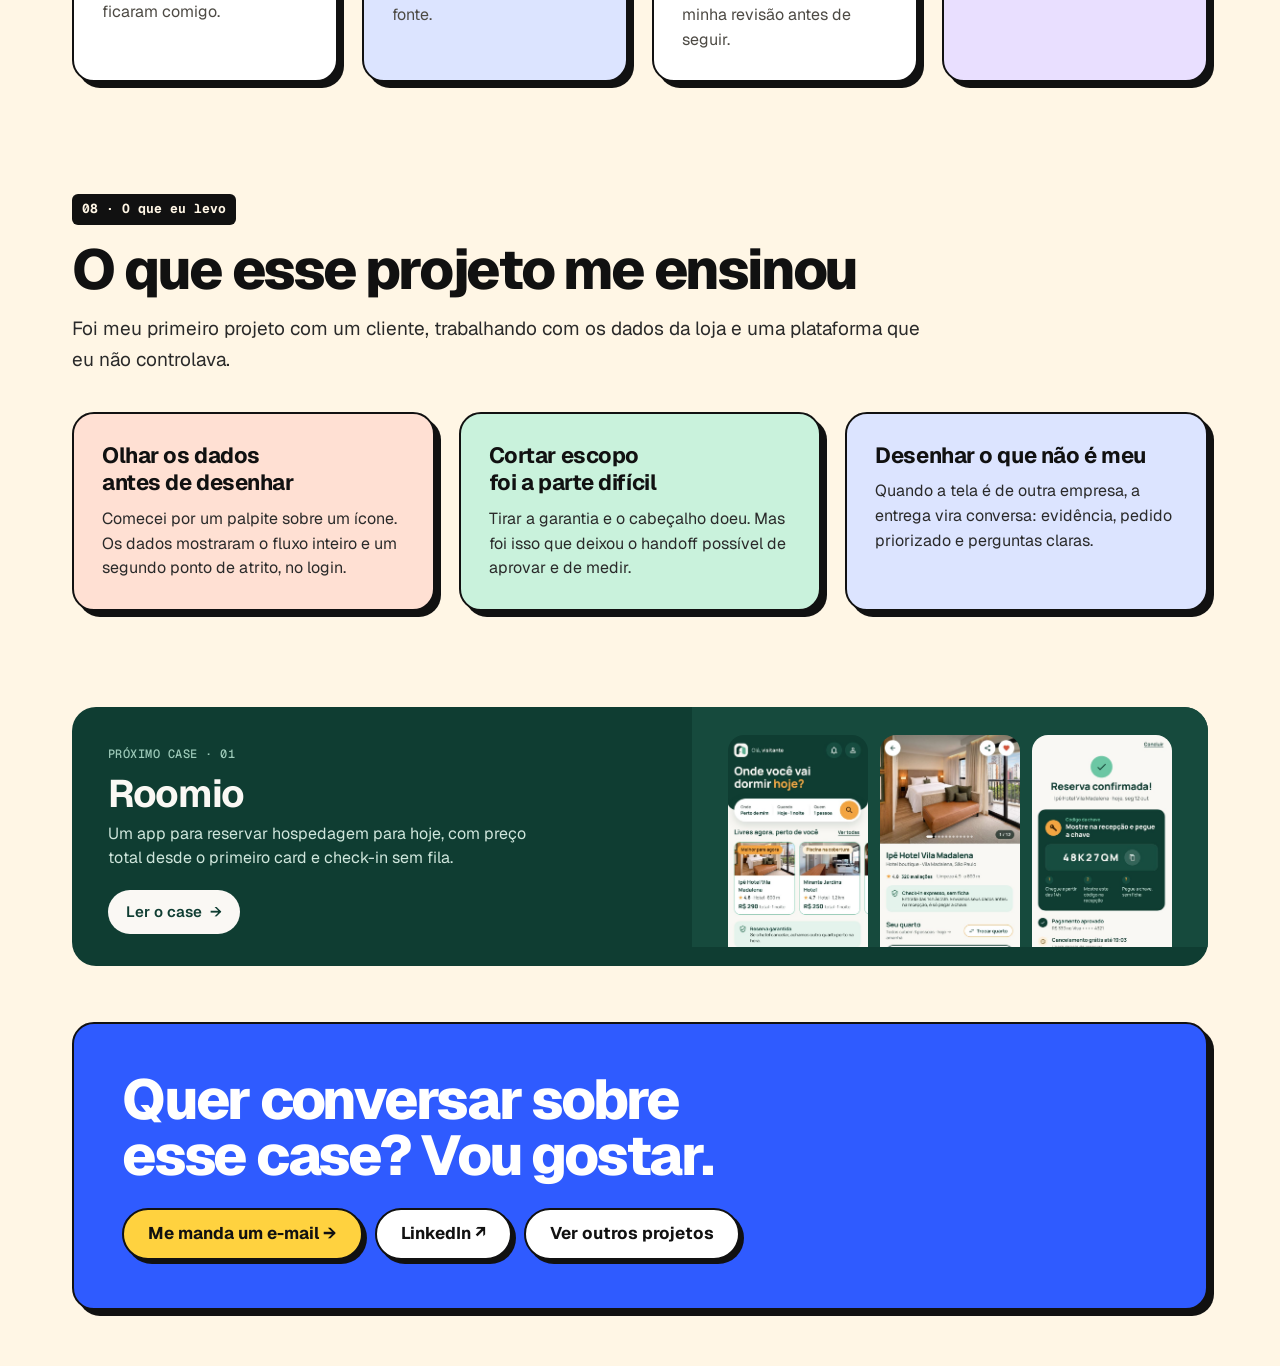
==== commit 3410a0c5: "Case e-commerce: 4 de 7 na recuperação de senha Co-Authored-By: Claude Opus 5.5 <noreply@anthropic.c" ====
--- a/ecommerce.html
+++ b/ecommerce.html
@@ -354,7 +354,7 @@
       <span class="t">Onde as pessoas travaram no teste</span>
       <div class="hit"><p class="hit-l"><span class="k">Achou que "Comprar" ia direto pro pagamento</span><span>Por isso não juntava mais itens no carrinho.</span></p><div class="track"><div class="fill" style="width:71.4%"></div></div><b class="hit-n">5 de 7</b></div>
       <div class="hit"><p class="hit-l"><span class="k">Não achou o carrinho depois de adicionar</span><span>Foi pro pagamento sem ver o total.</span></p><div class="track"><div class="fill" style="width:57.1%"></div></div><b class="hit-n">4 de 7</b></div>
-      <div class="hit"><p class="hit-l"><span class="k">Não lembrava a senha e teve que recuperar</span><span>O e-mail caiu no lixo eletrônico, e ir pro e-mail e voltar pro site confundia.</span></p><div class="track"><div class="fill" style="width:42.9%"></div></div><b class="hit-n">3 de 7</b></div>
+      <div class="hit"><p class="hit-l"><span class="k">Travou ao recuperar a senha</span><span>O e-mail caiu no lixo eletrônico, e ir pro e-mail e voltar pro site confundia.</span></p><div class="track"><div class="fill" style="width:57.1%"></div></div><b class="hit-n">4 de 7</b></div>
       <p>É um teste qualitativo, feito pra achar problemas. Por isso mostro quantas pessoas travaram, e não porcentagem.</p>
     </div>
   </section>
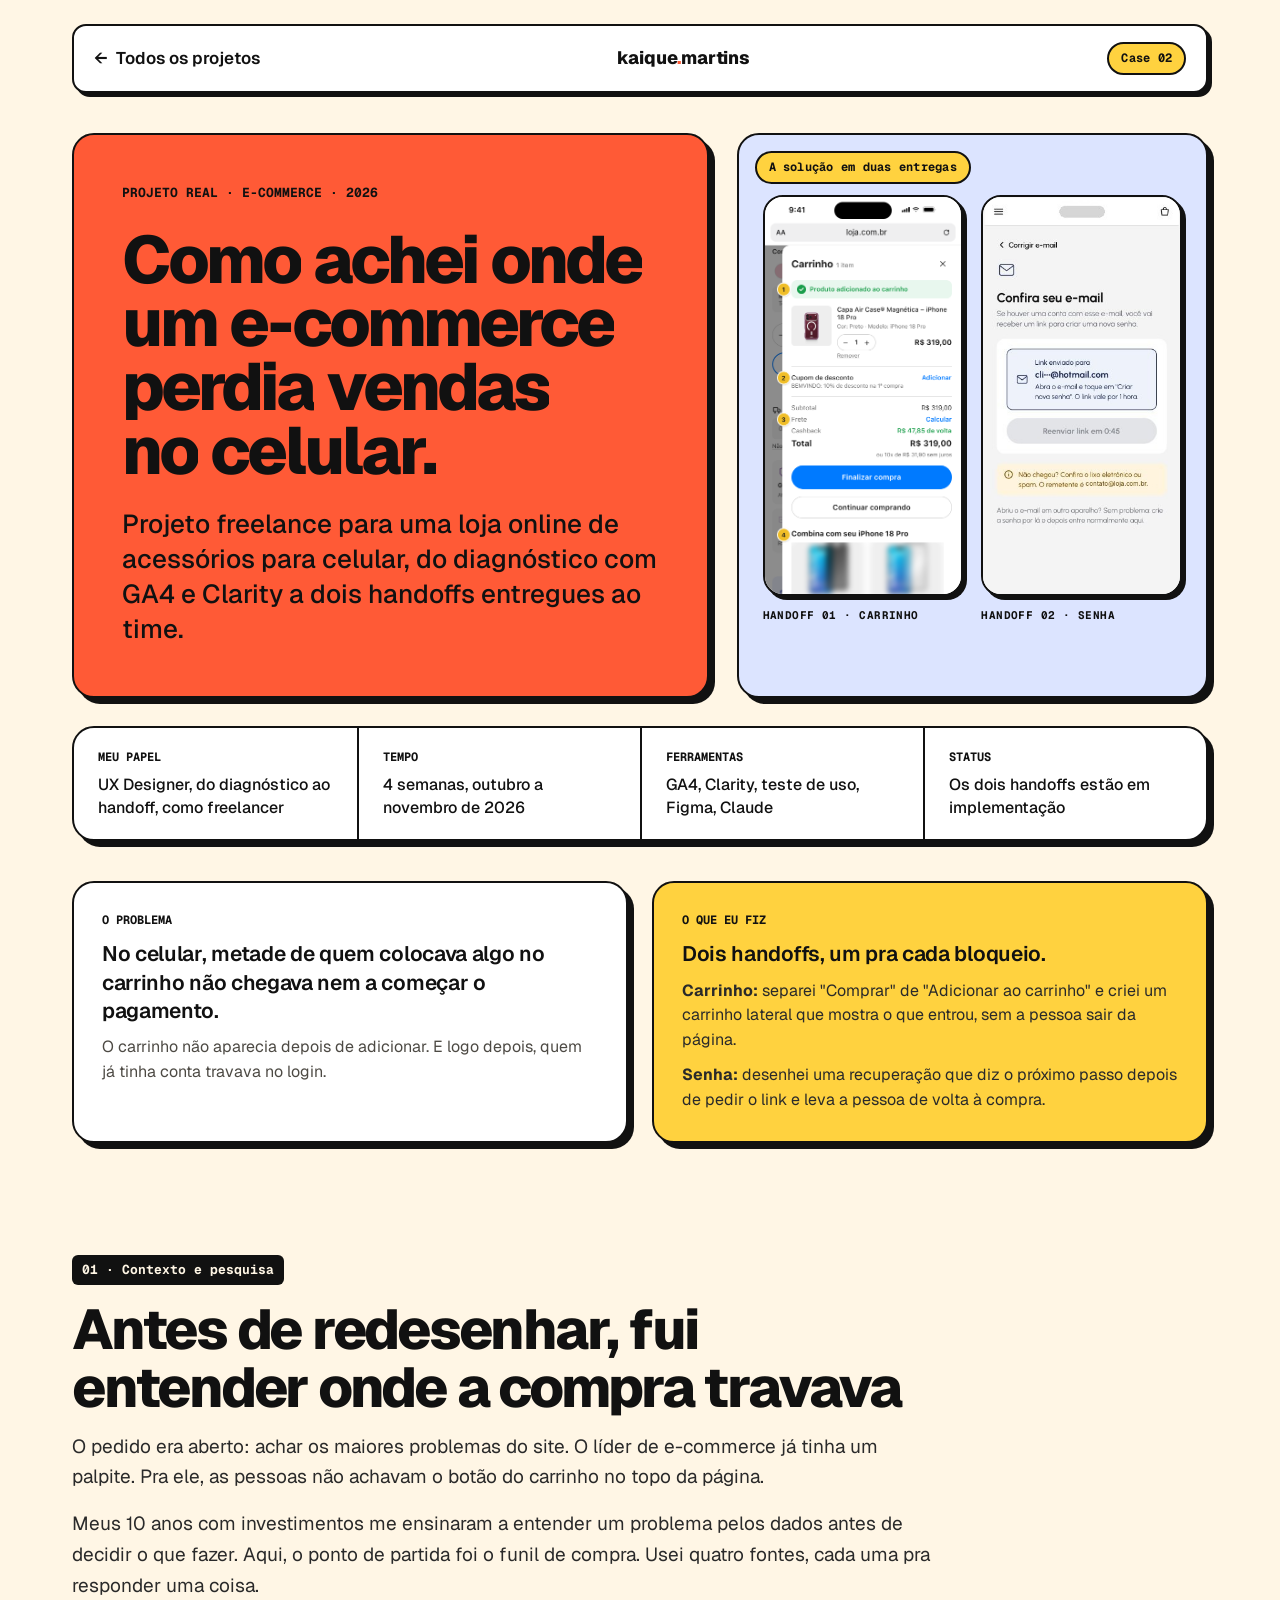
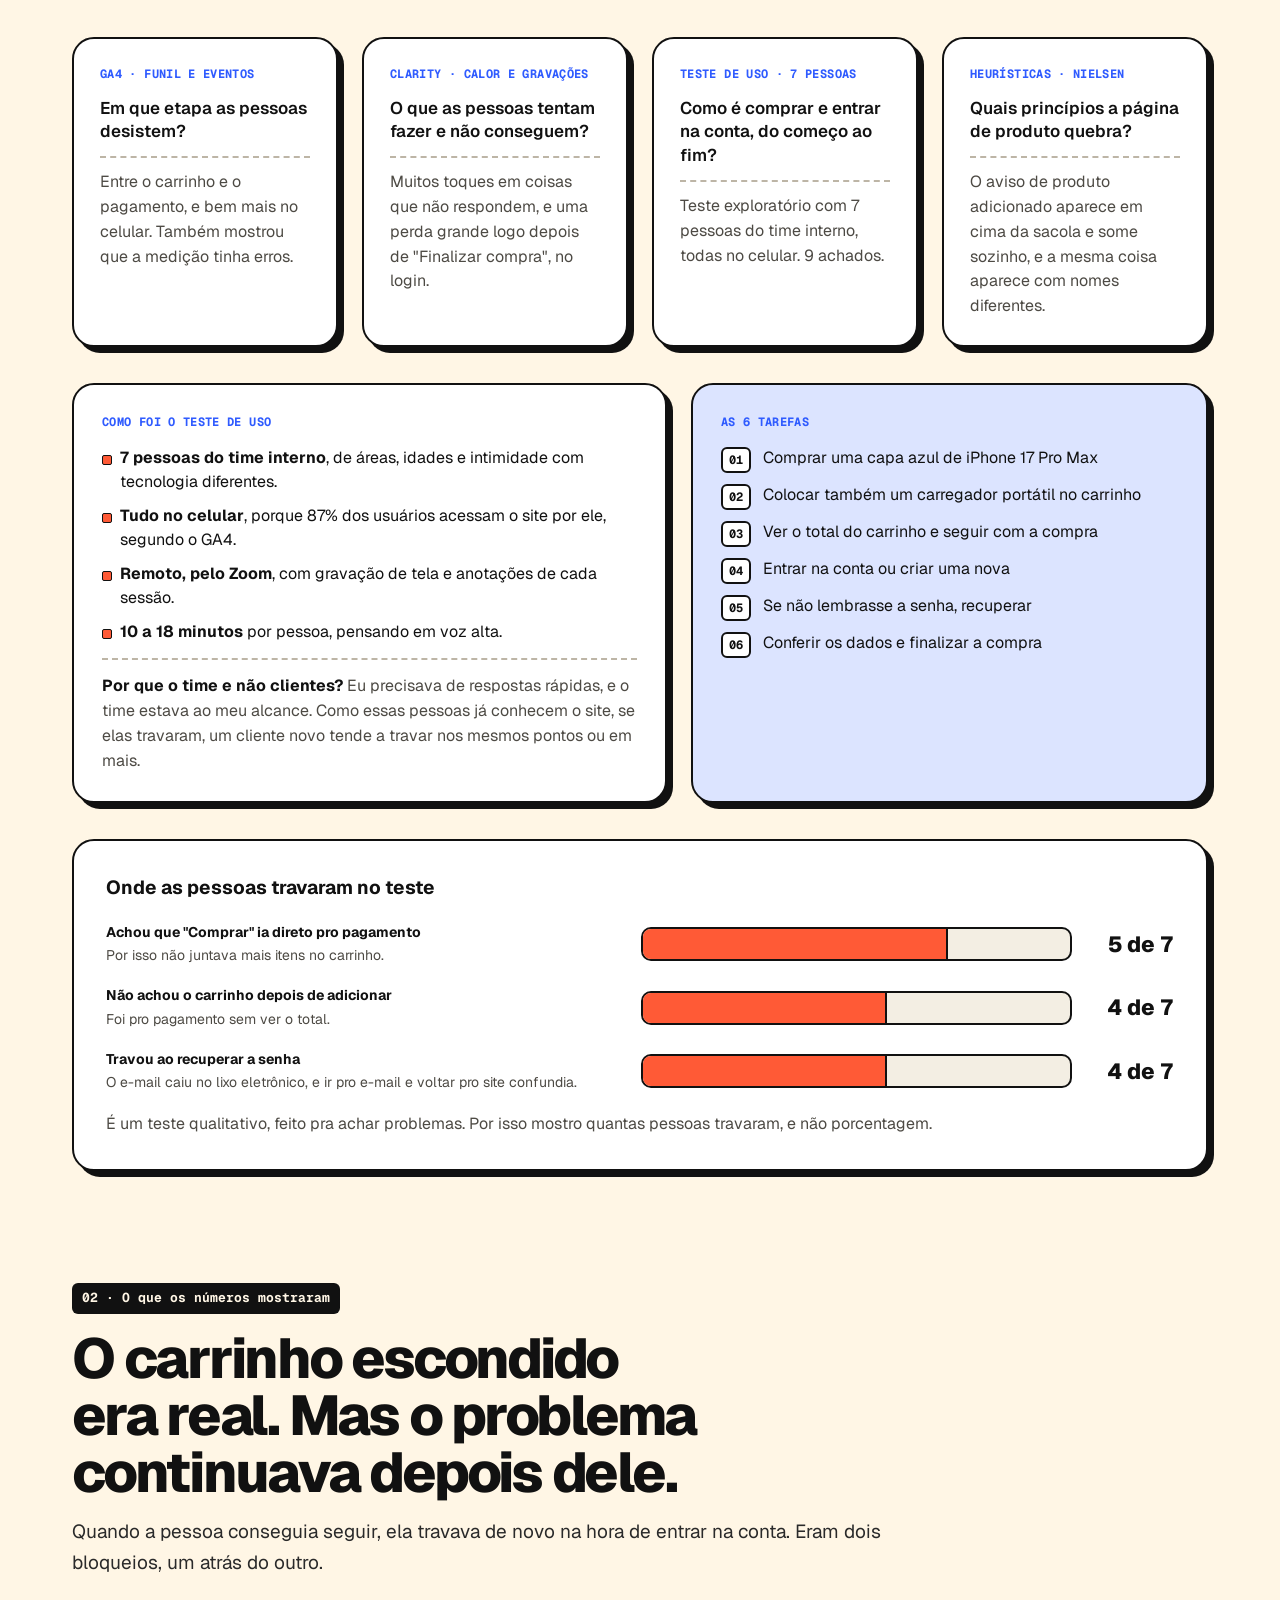
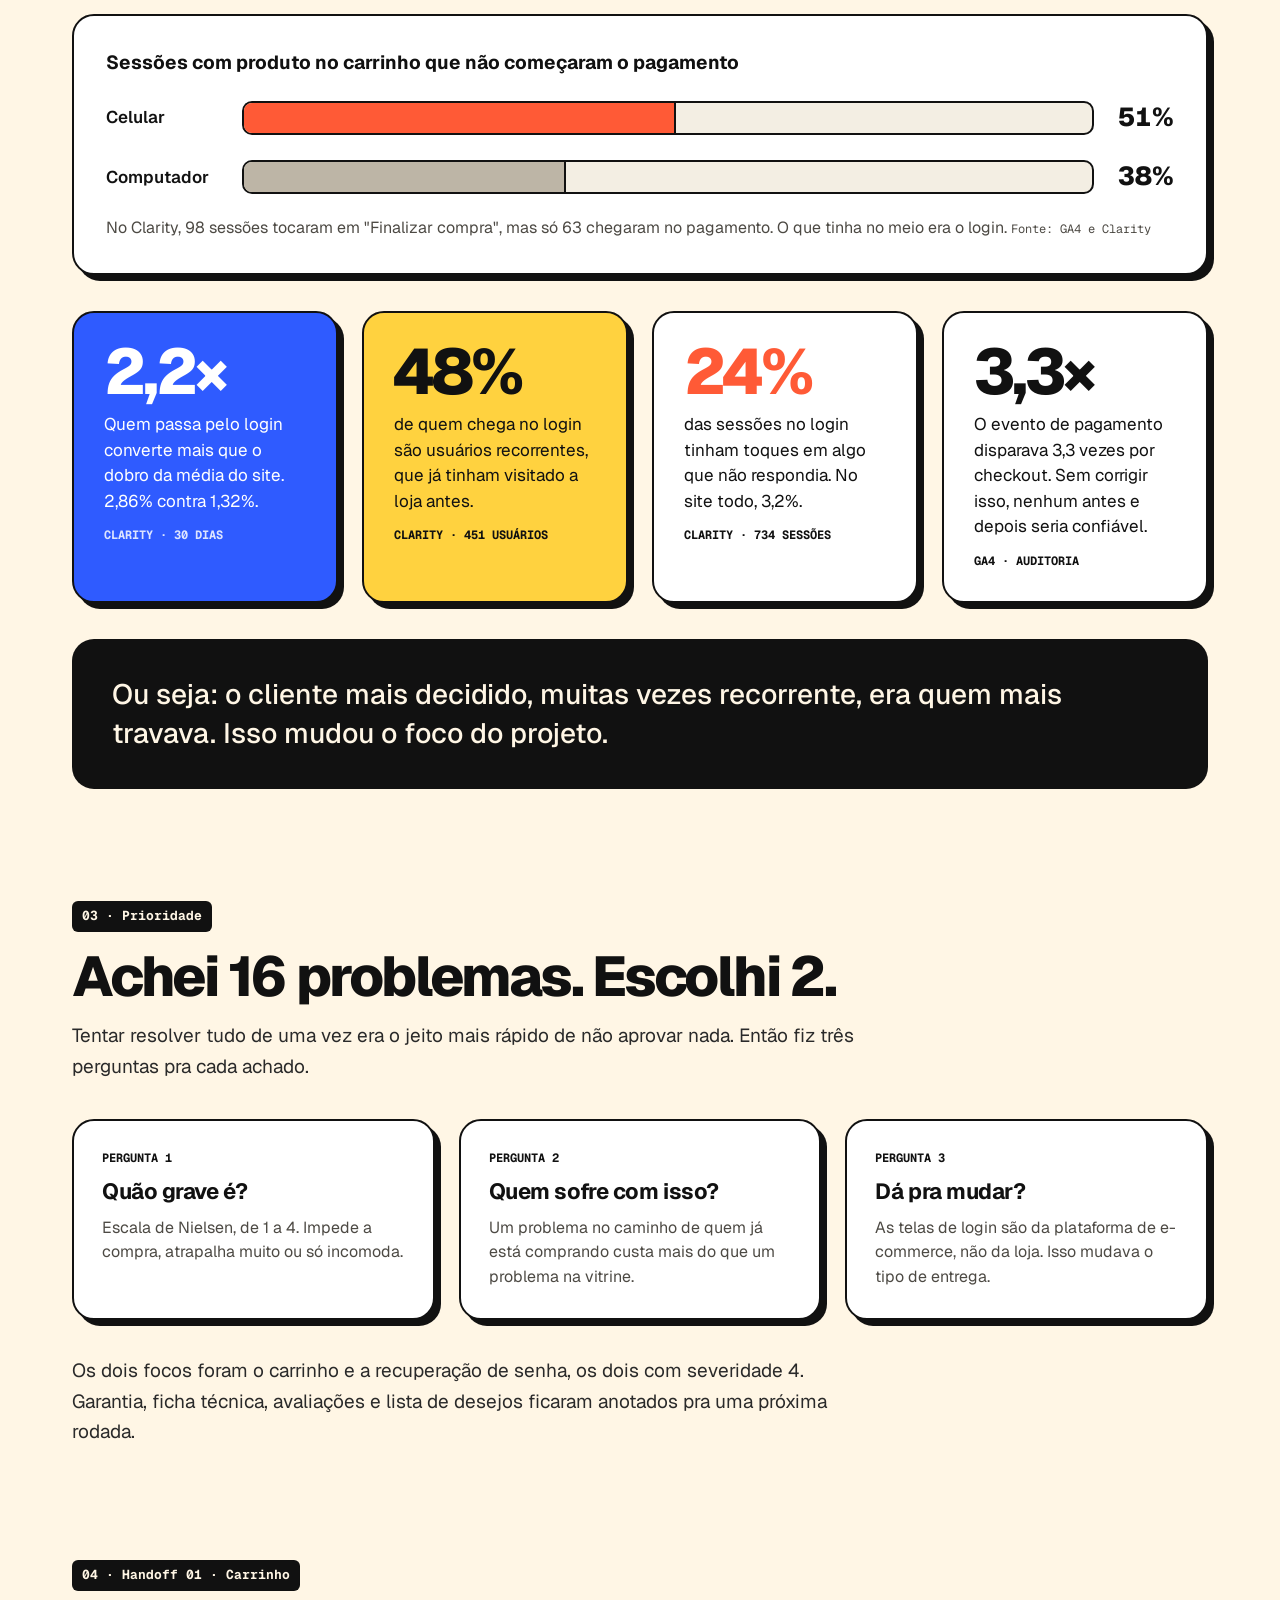
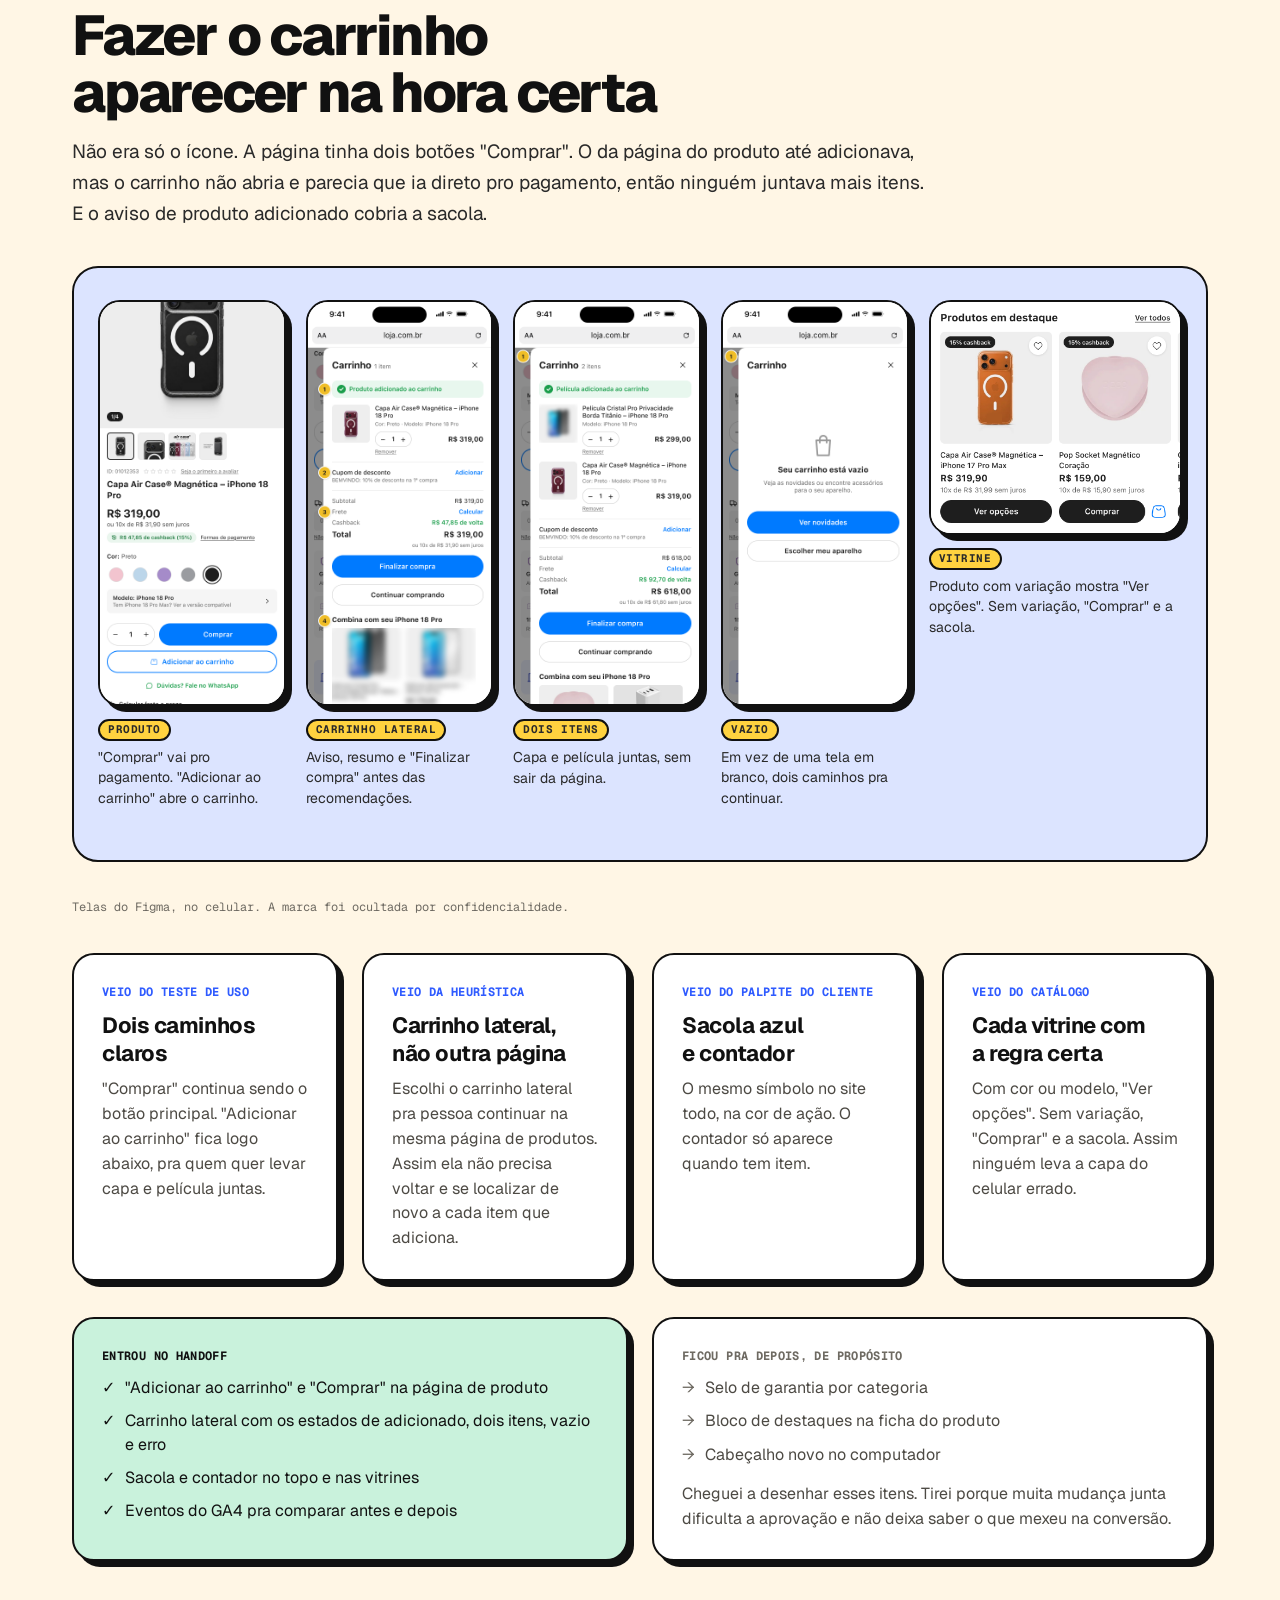
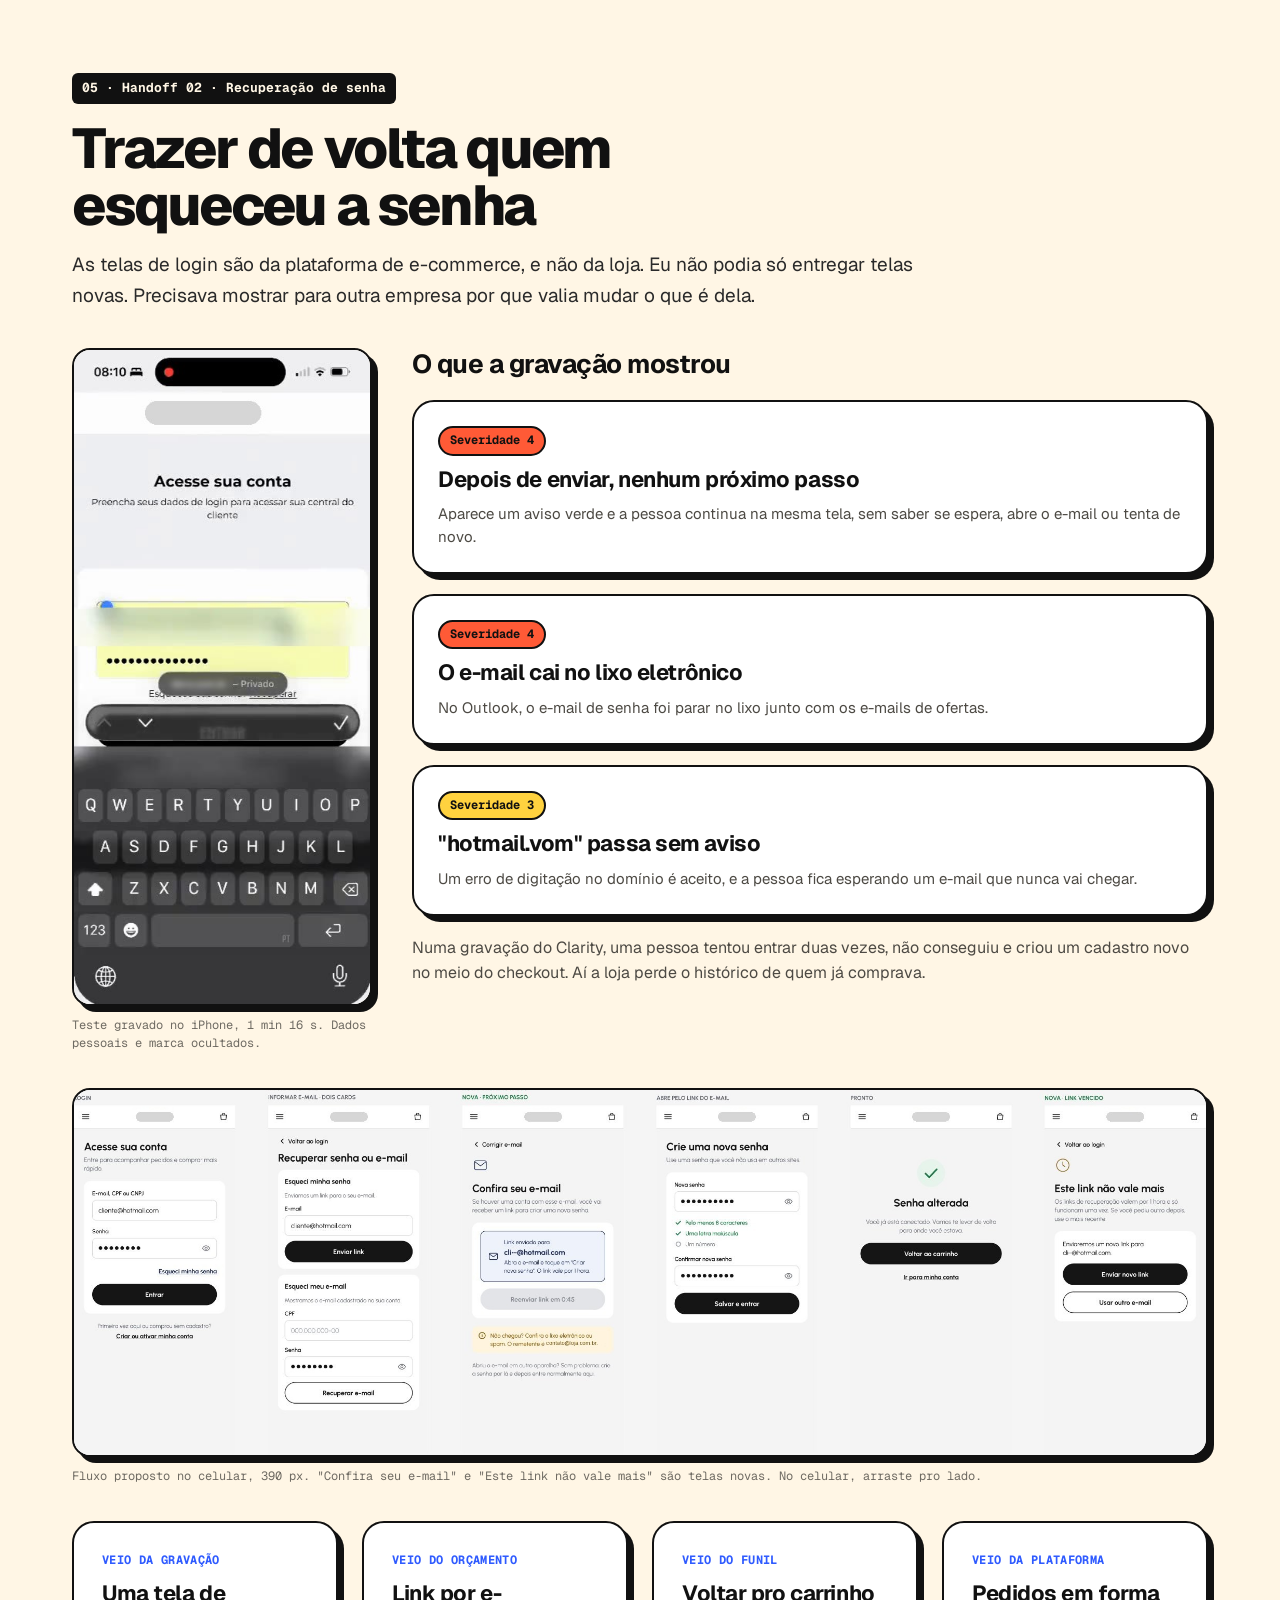
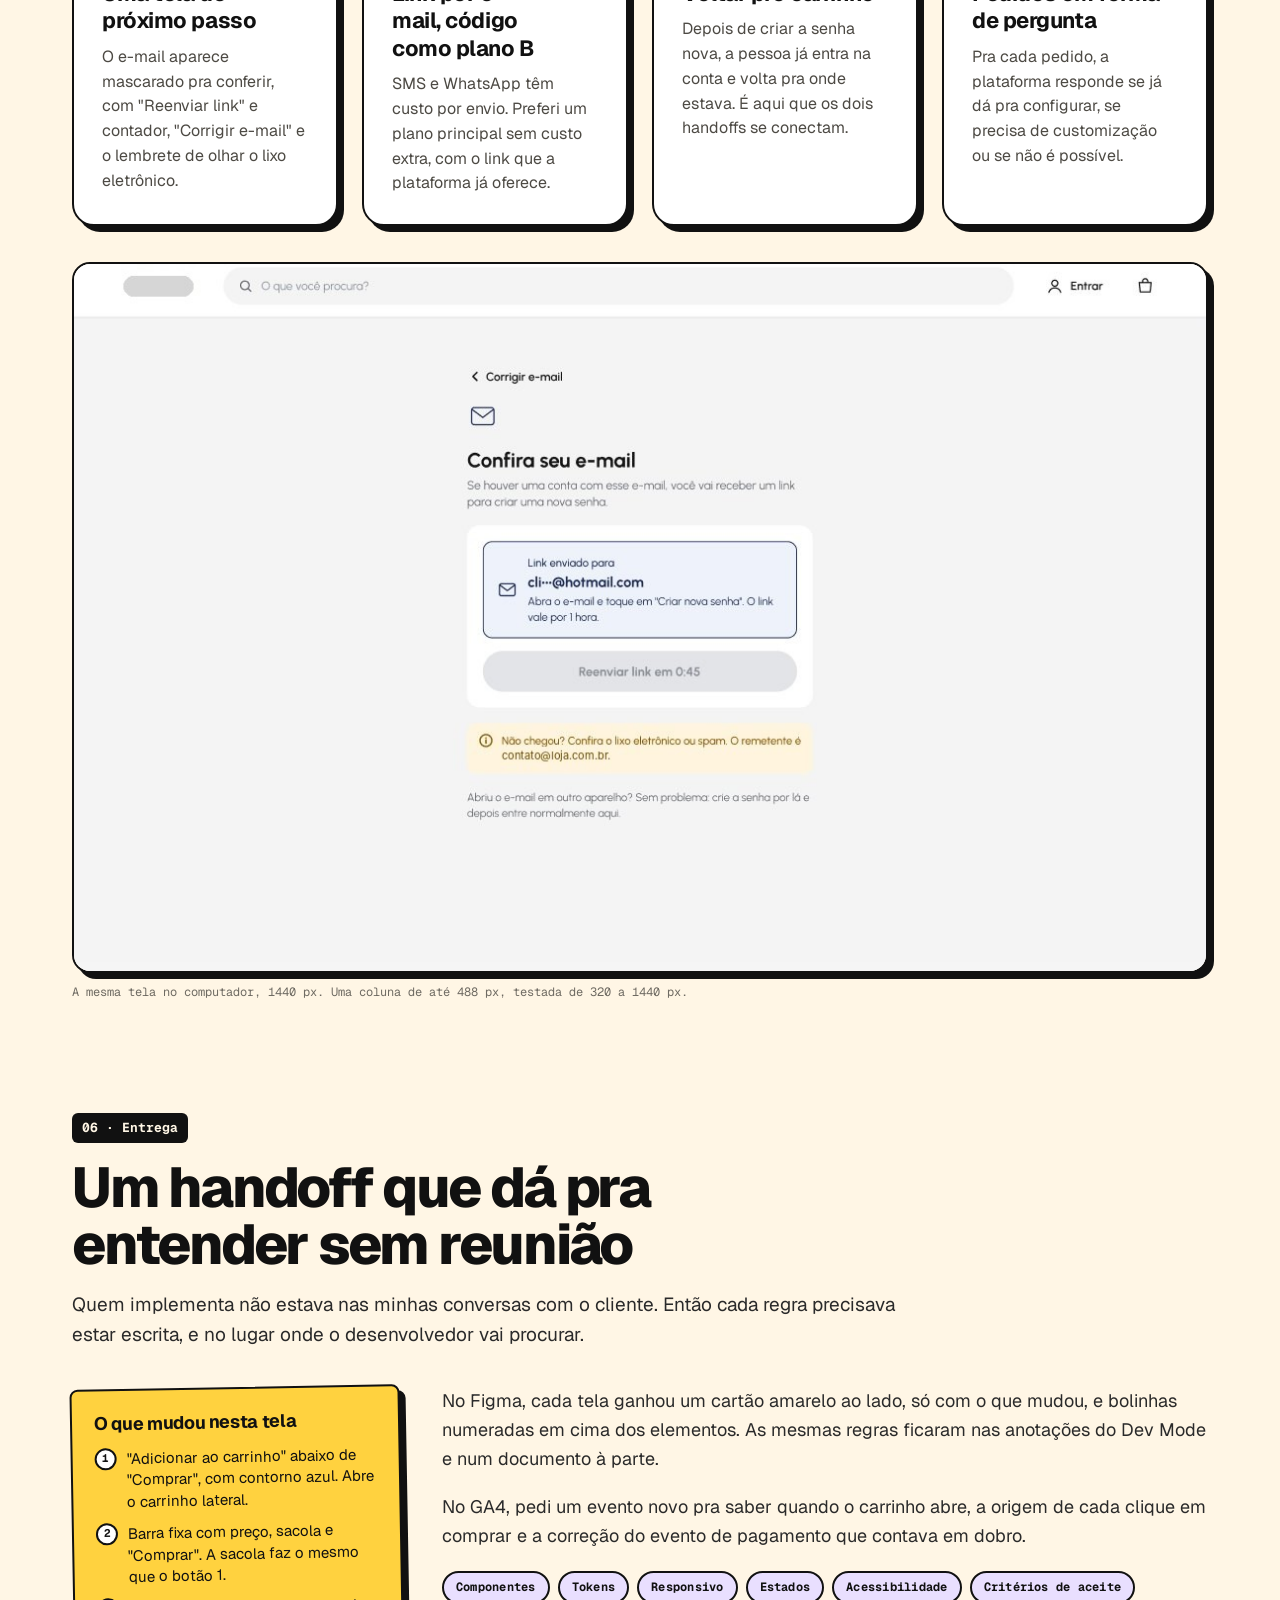
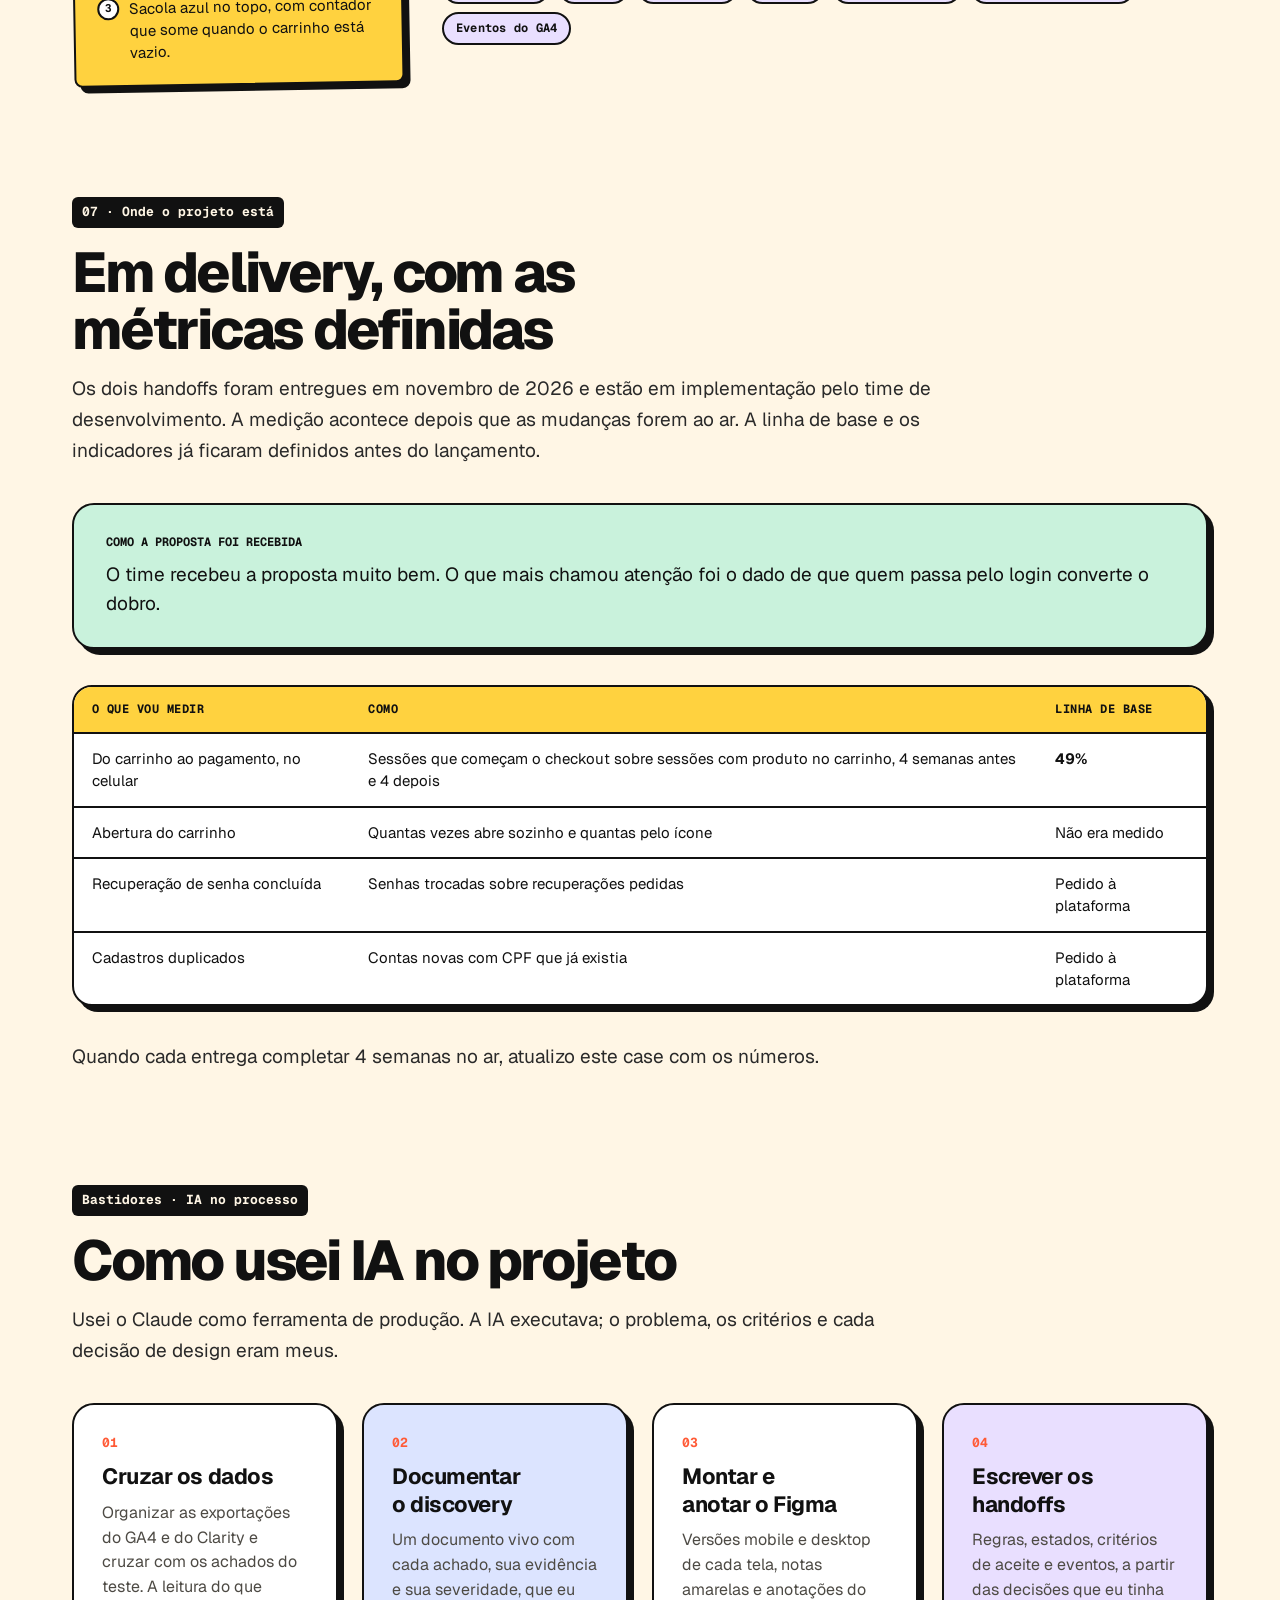
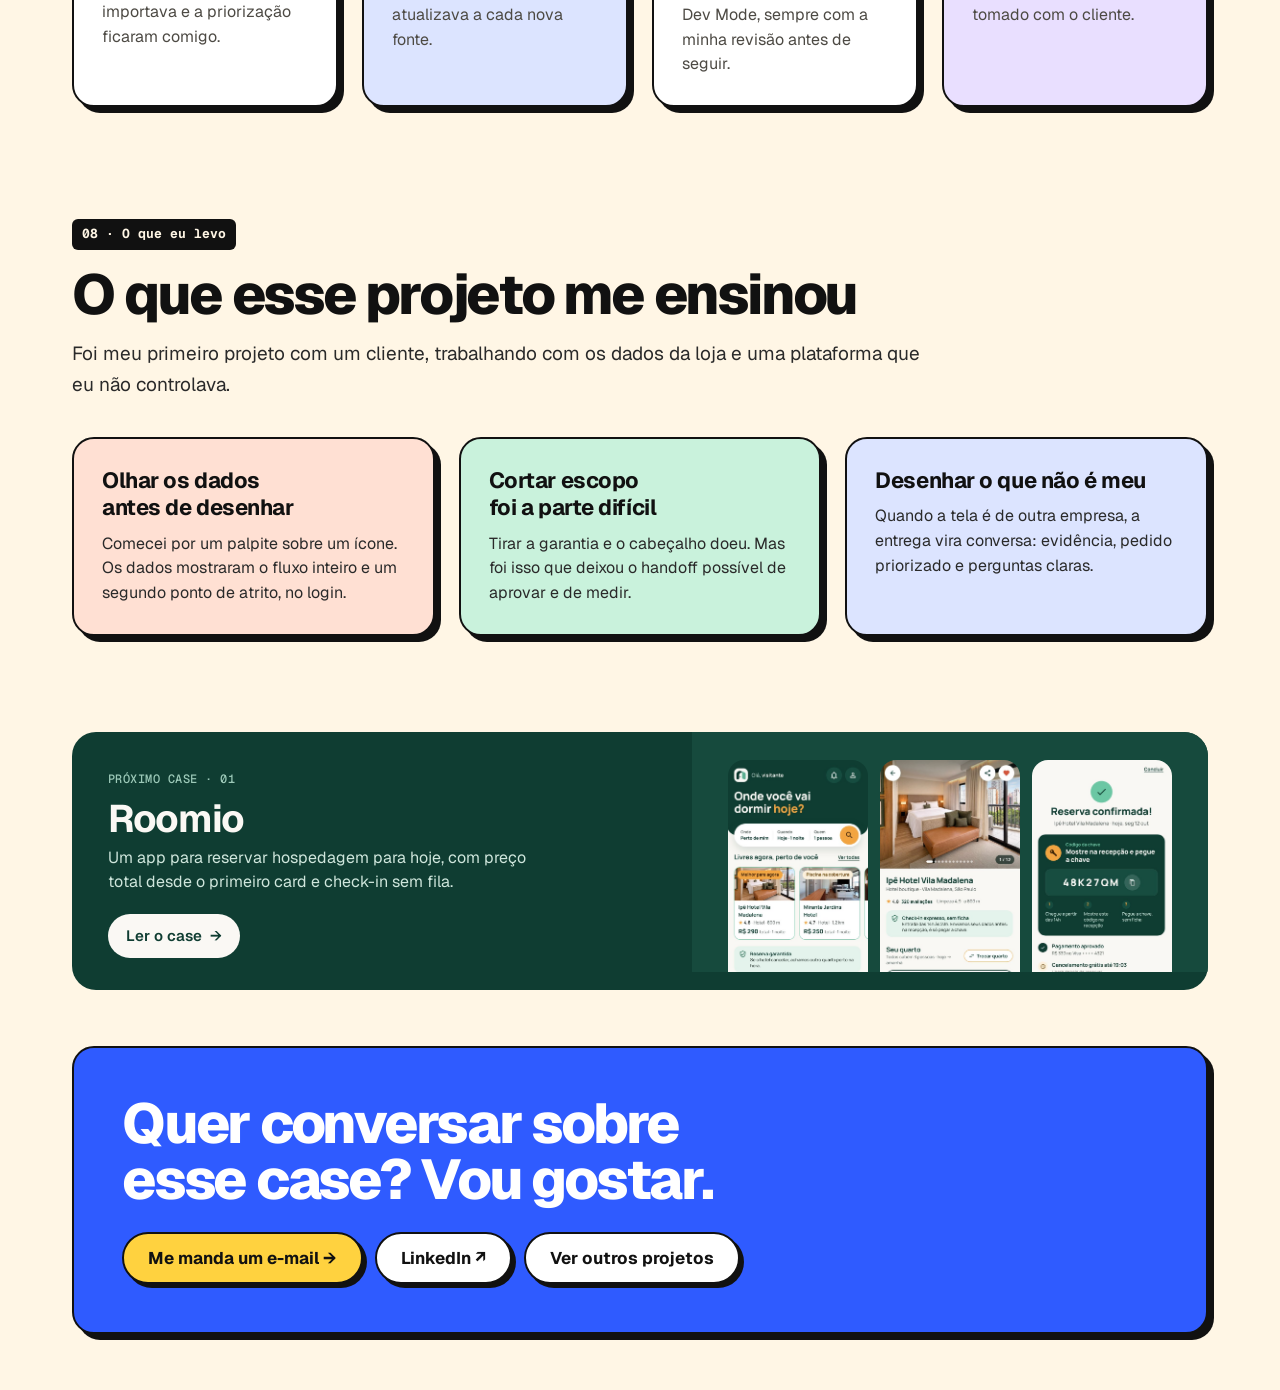
==== commit 0edb4f8e: "Case e-commerce: ajustes de coerência com as fontes Co-Authored-By: Claude Opus 5.5 <noreply@anthrop" ====
--- a/ecommerce.html
+++ b/ecommerce.html
@@ -285,7 +285,7 @@
   <section class="resume" aria-label="Resumo" style="grid-template-columns:repeat(auto-fit,minmax(300px,1fr))">
     <div class="box">
       <span class="lbl">O PROBLEMA</span>
-      <p class="big">No celular, metade de quem colocava algo no carrinho não chegava a pagar.</p>
+      <p class="big">No celular, metade de quem colocava algo no carrinho não chegava nem a começar o pagamento.</p>
       <p class="s">O carrinho não aparecia depois de adicionar. E logo depois, quem já tinha conta travava no login.</p>
     </div>
     <div class="box" style="background:var(--sun)">
@@ -323,7 +323,7 @@
       <div class="box src">
         <span class="q" style="color:var(--cobalt)">Heurísticas · Nielsen</span>
         <p class="ask">Quais princípios a página de produto quebra?</p>
-        <p class="ans">Nada mostra que o produto entrou no carrinho, e a mesma coisa aparece com nomes diferentes.</p>
+        <p class="ans">O aviso de produto adicionado aparece em cima da sacola e some sozinho, e a mesma coisa aparece com nomes diferentes.</p>
       </div>
     </div>
 
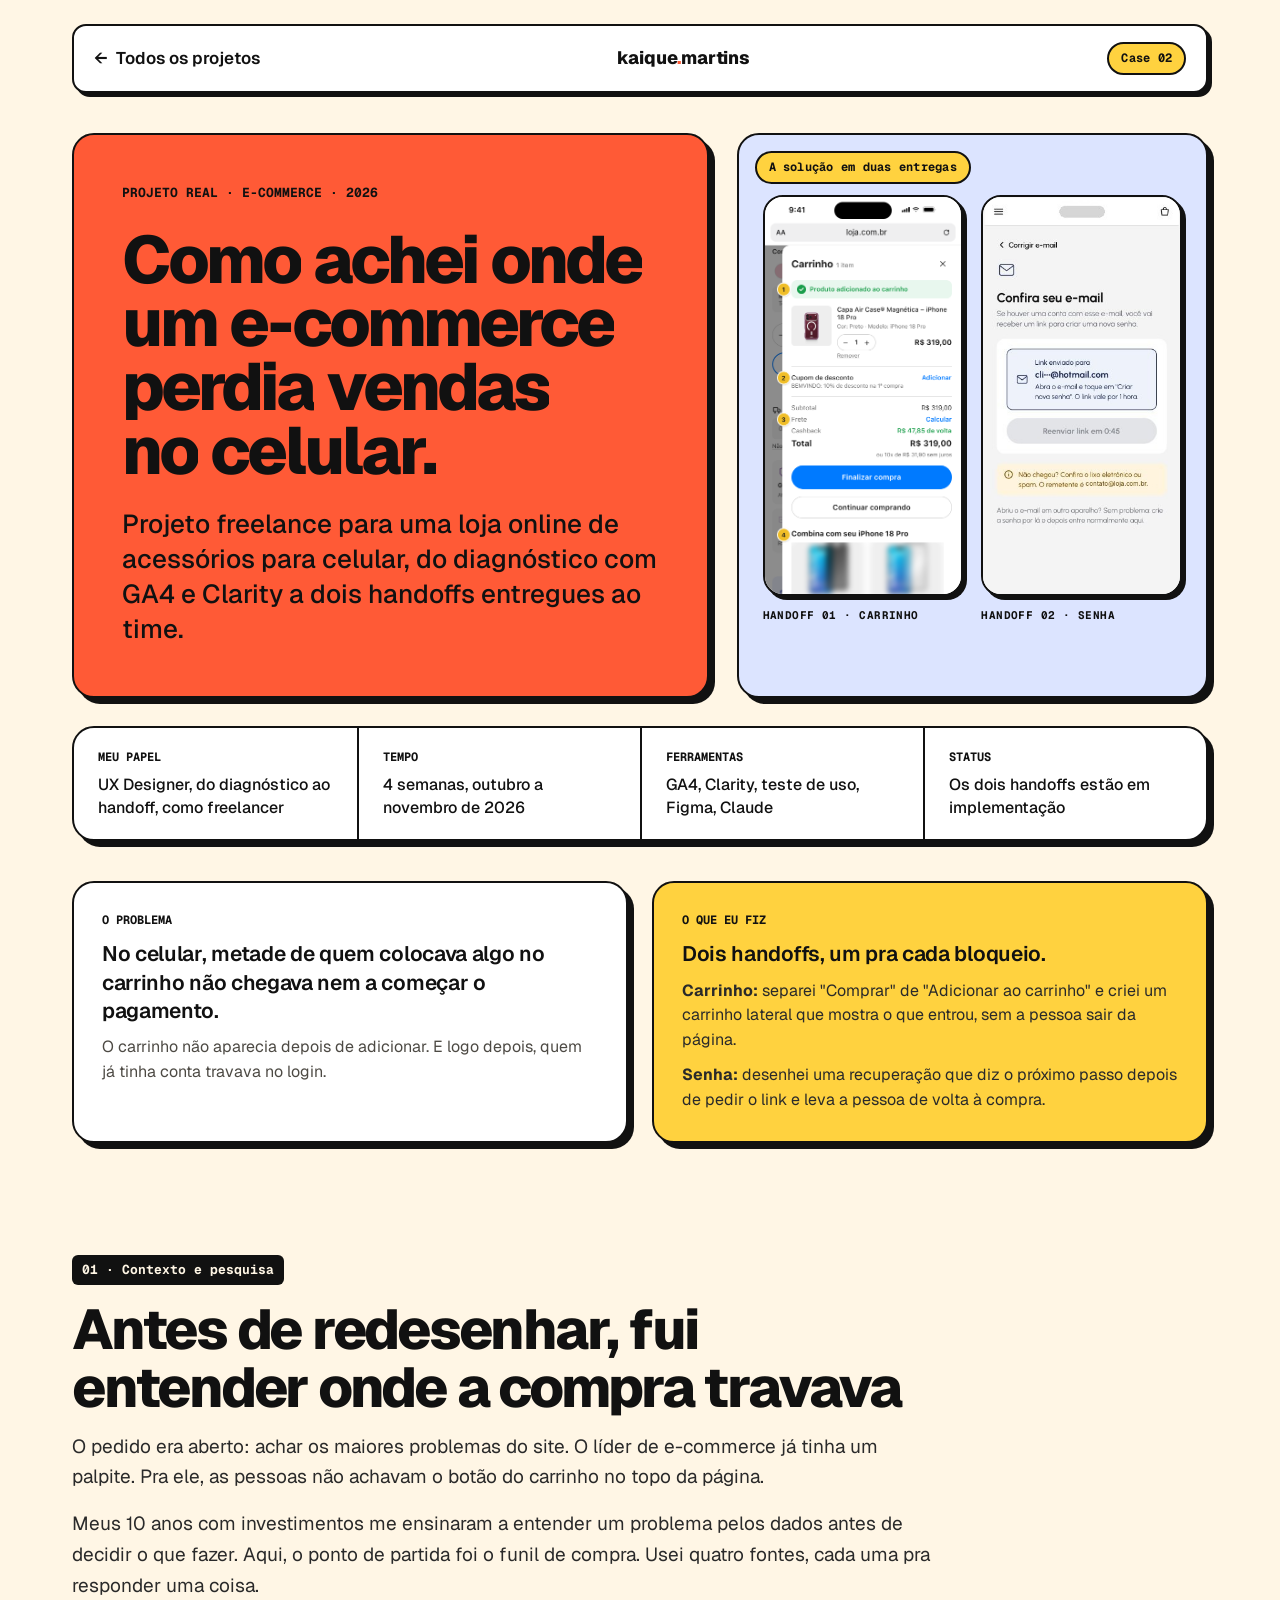
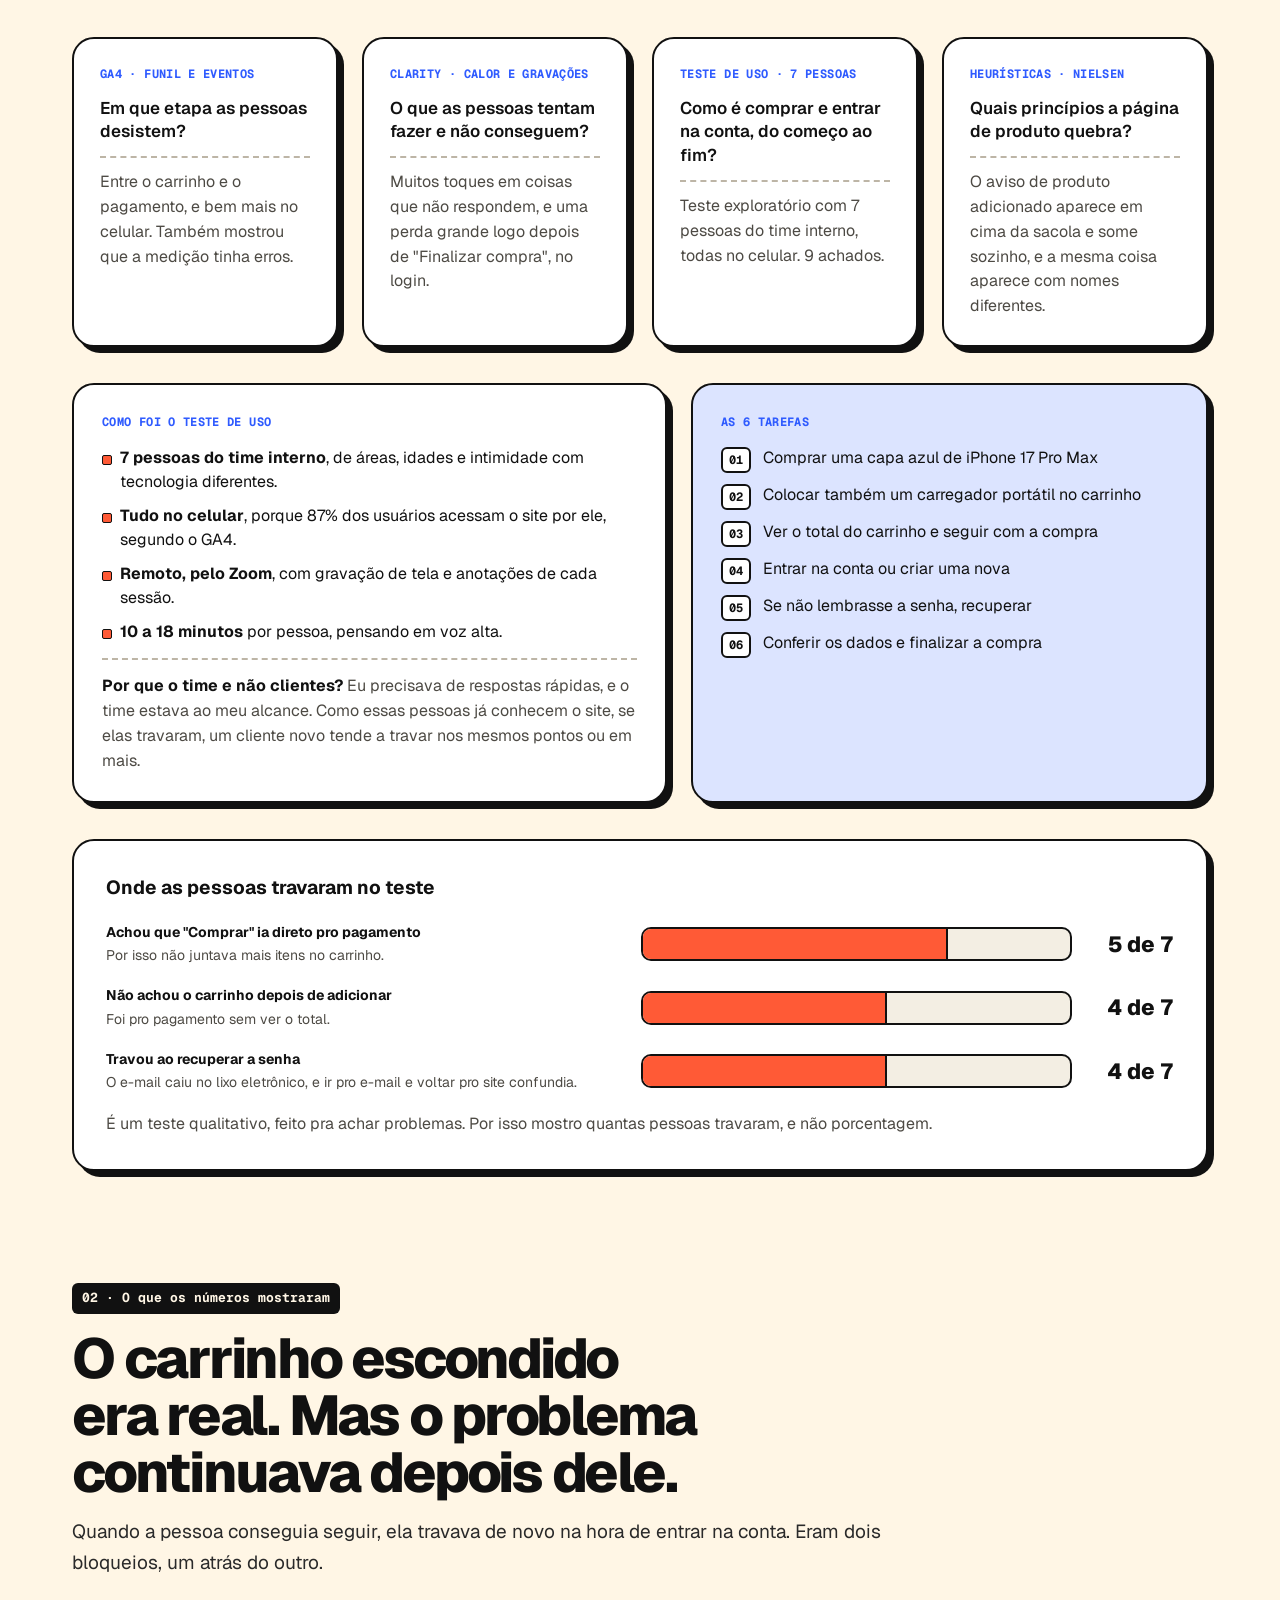
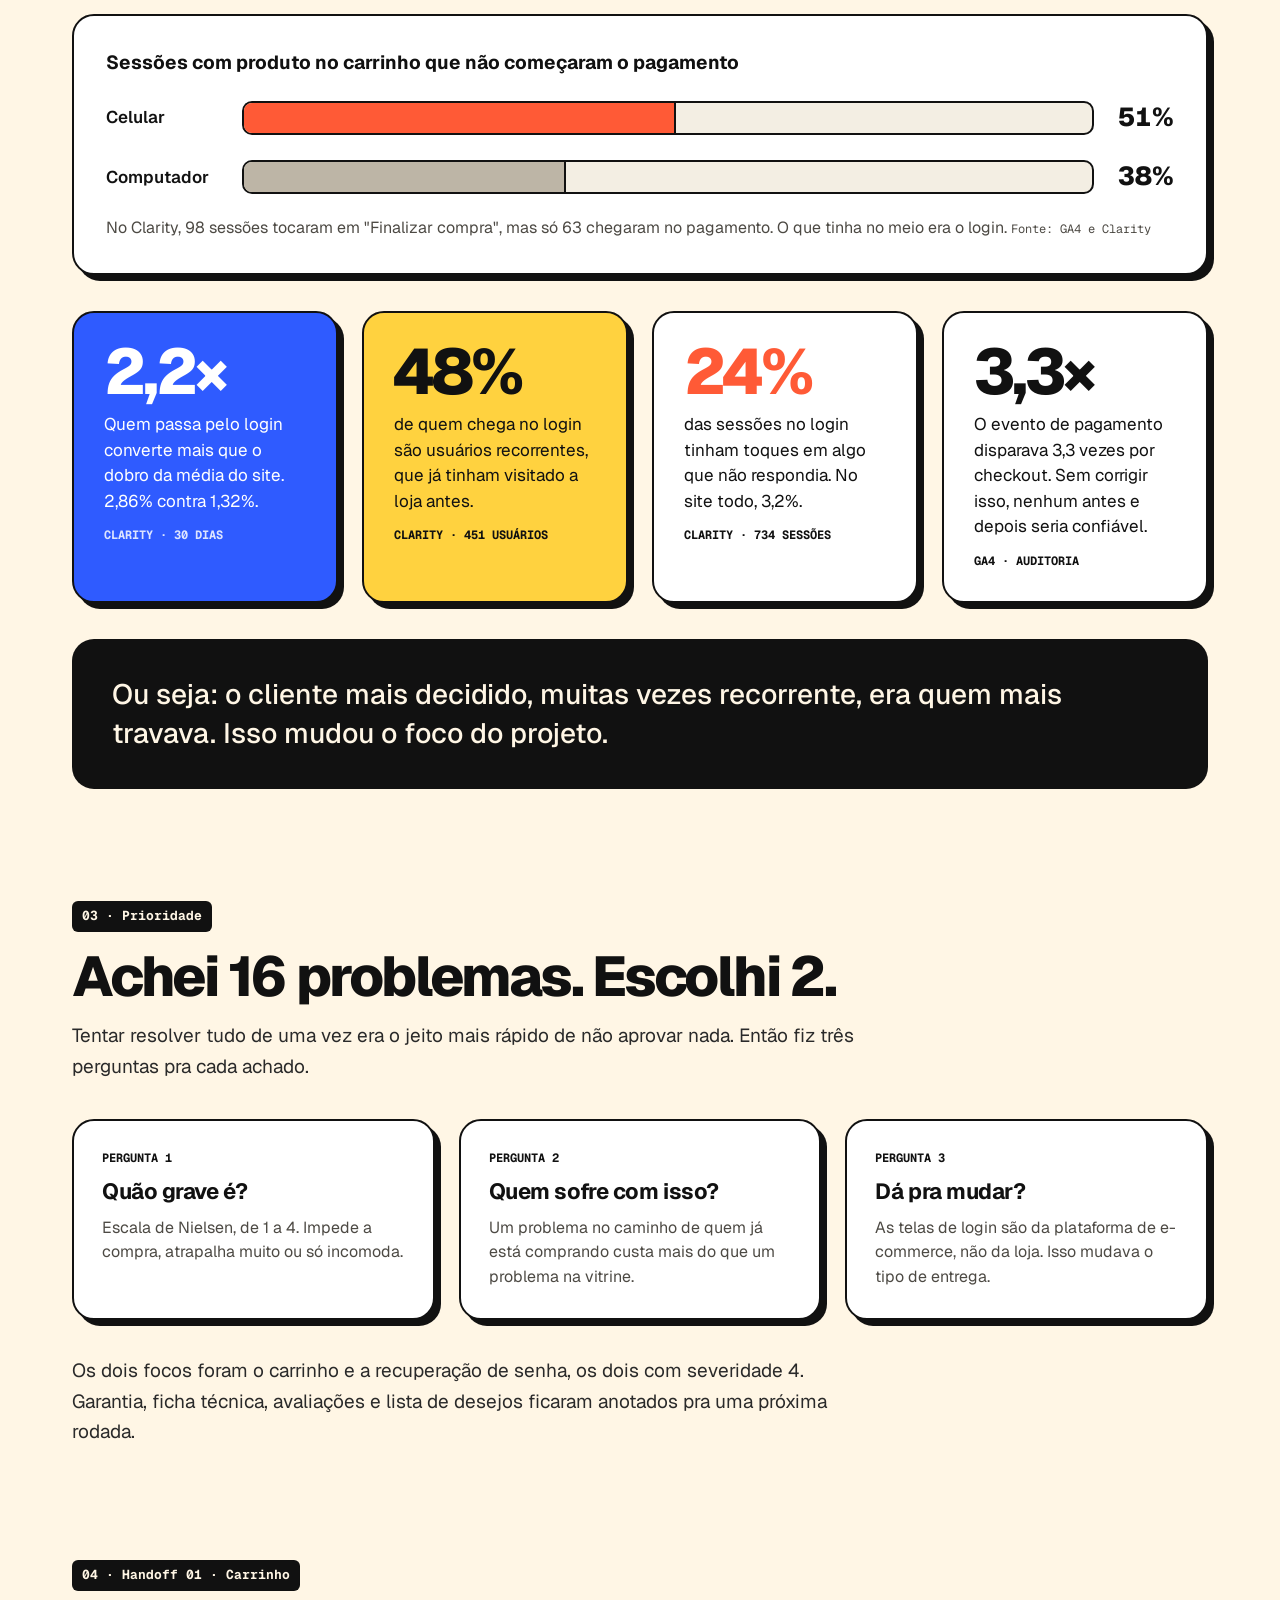
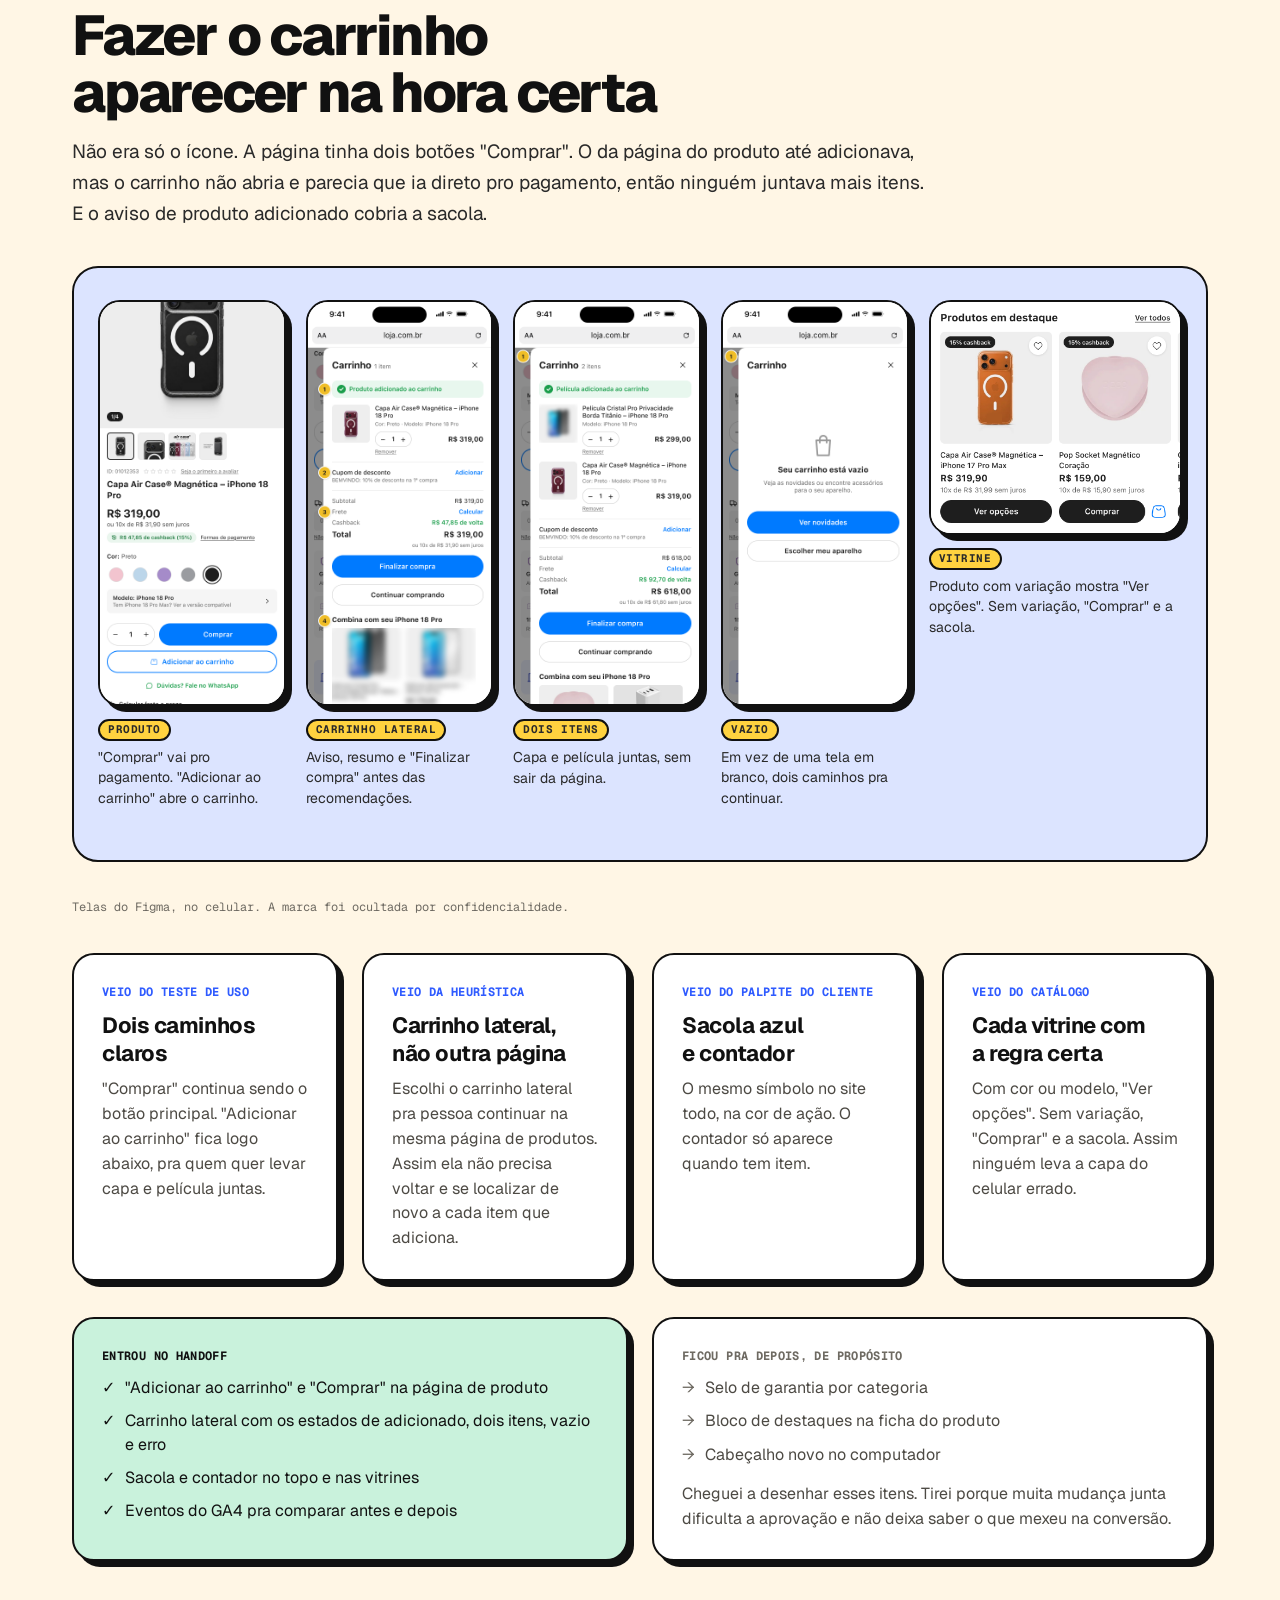
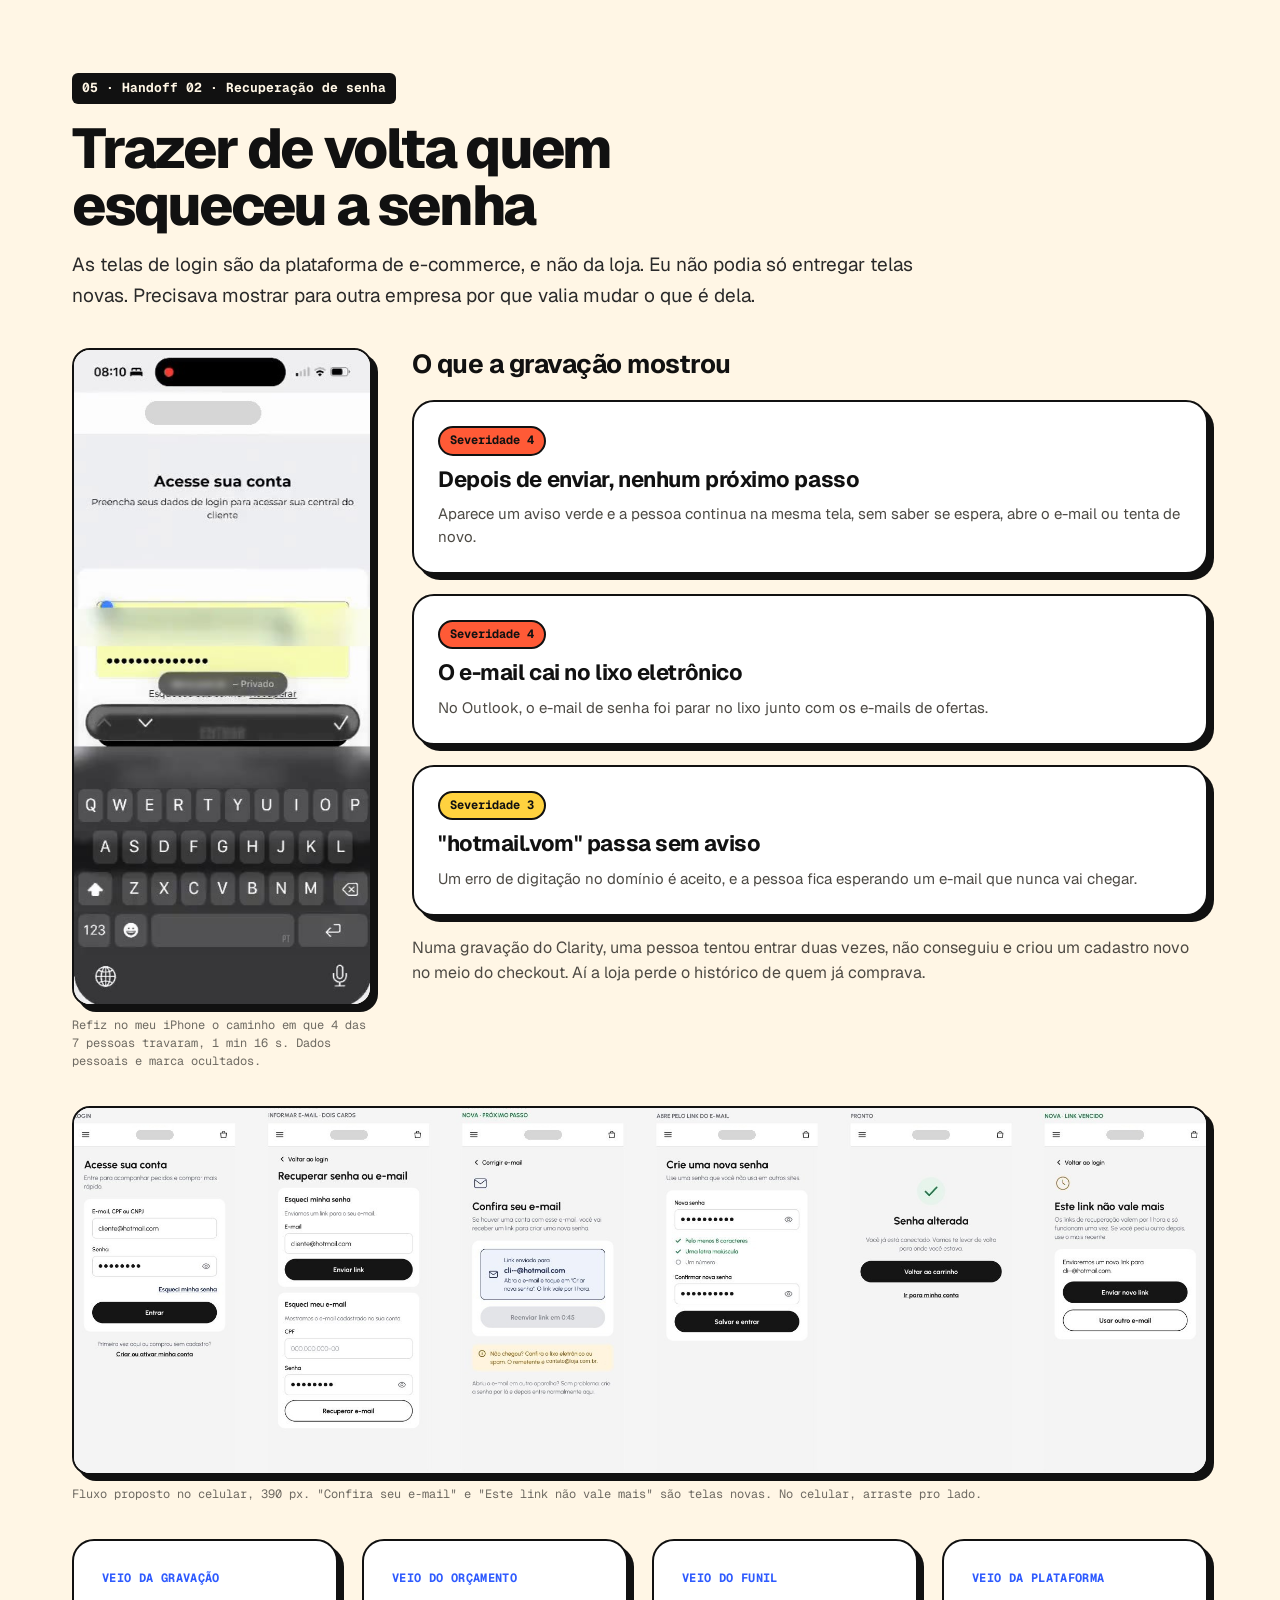
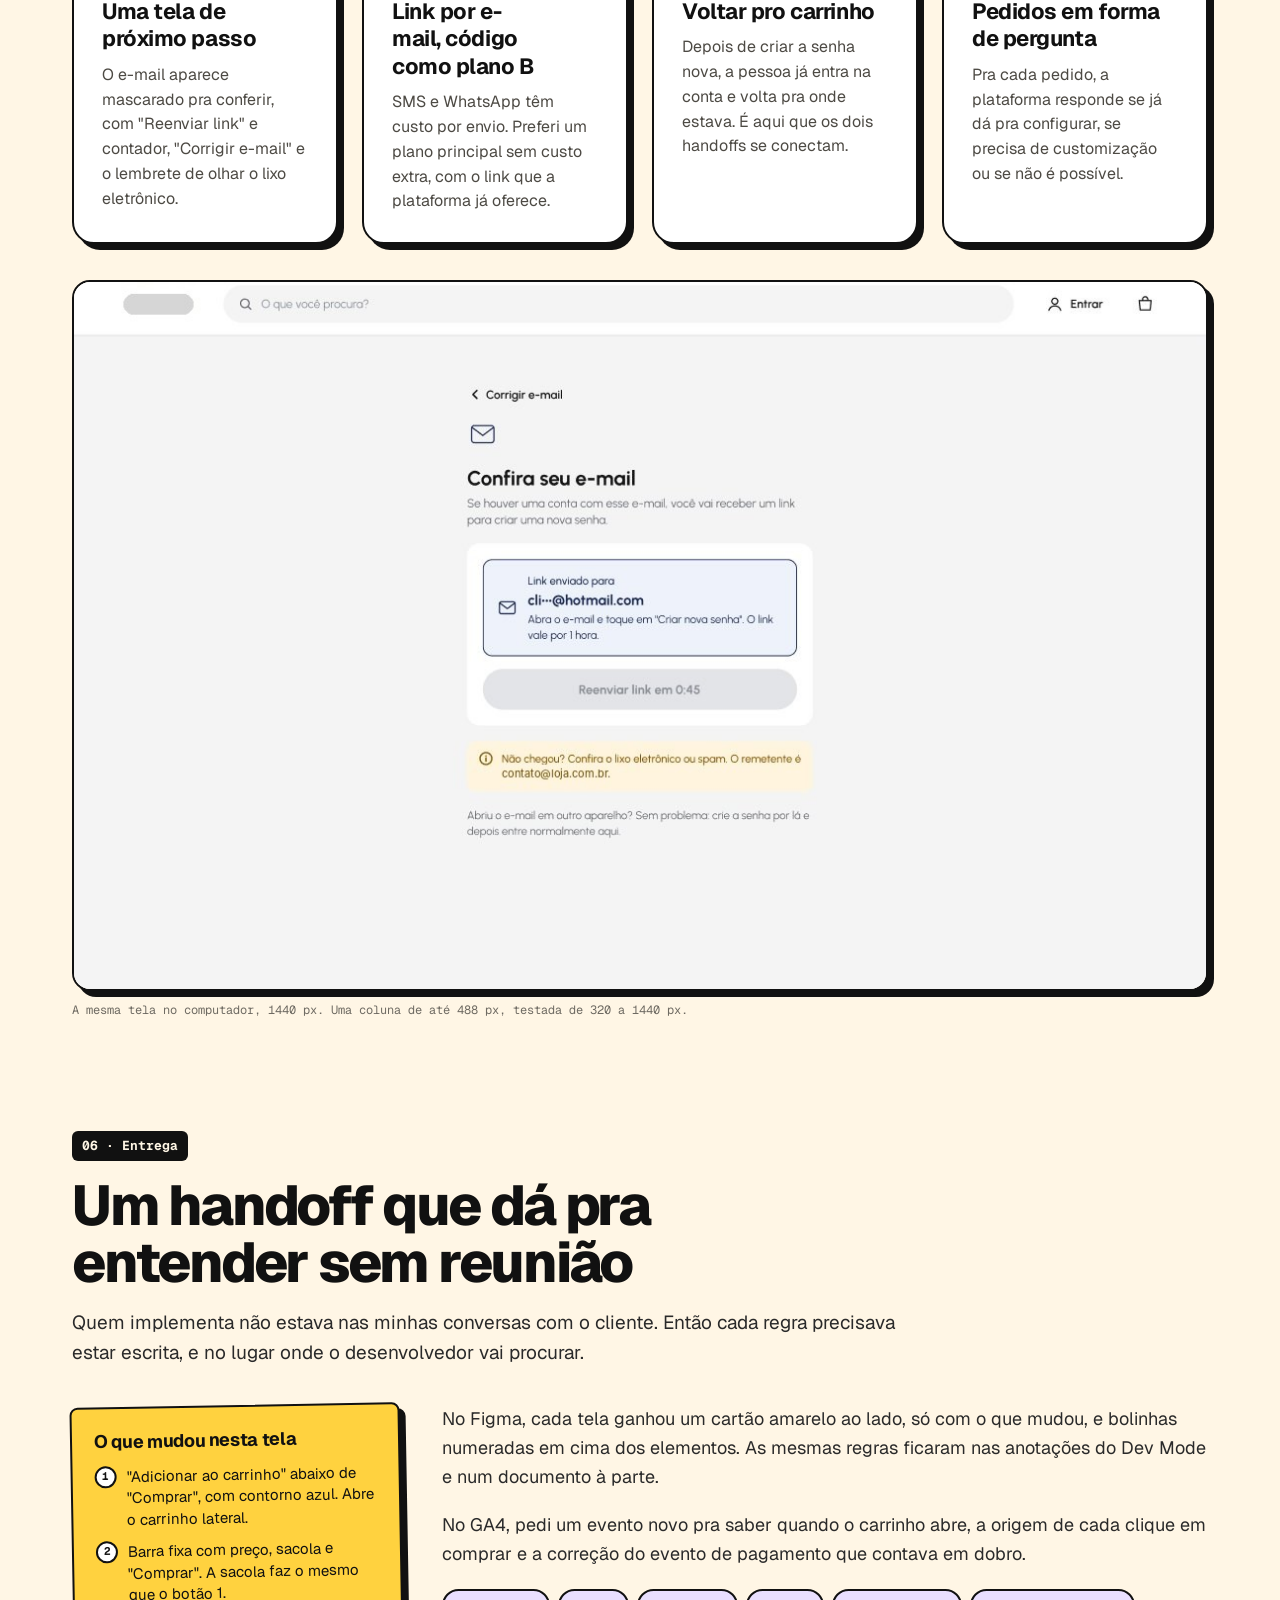
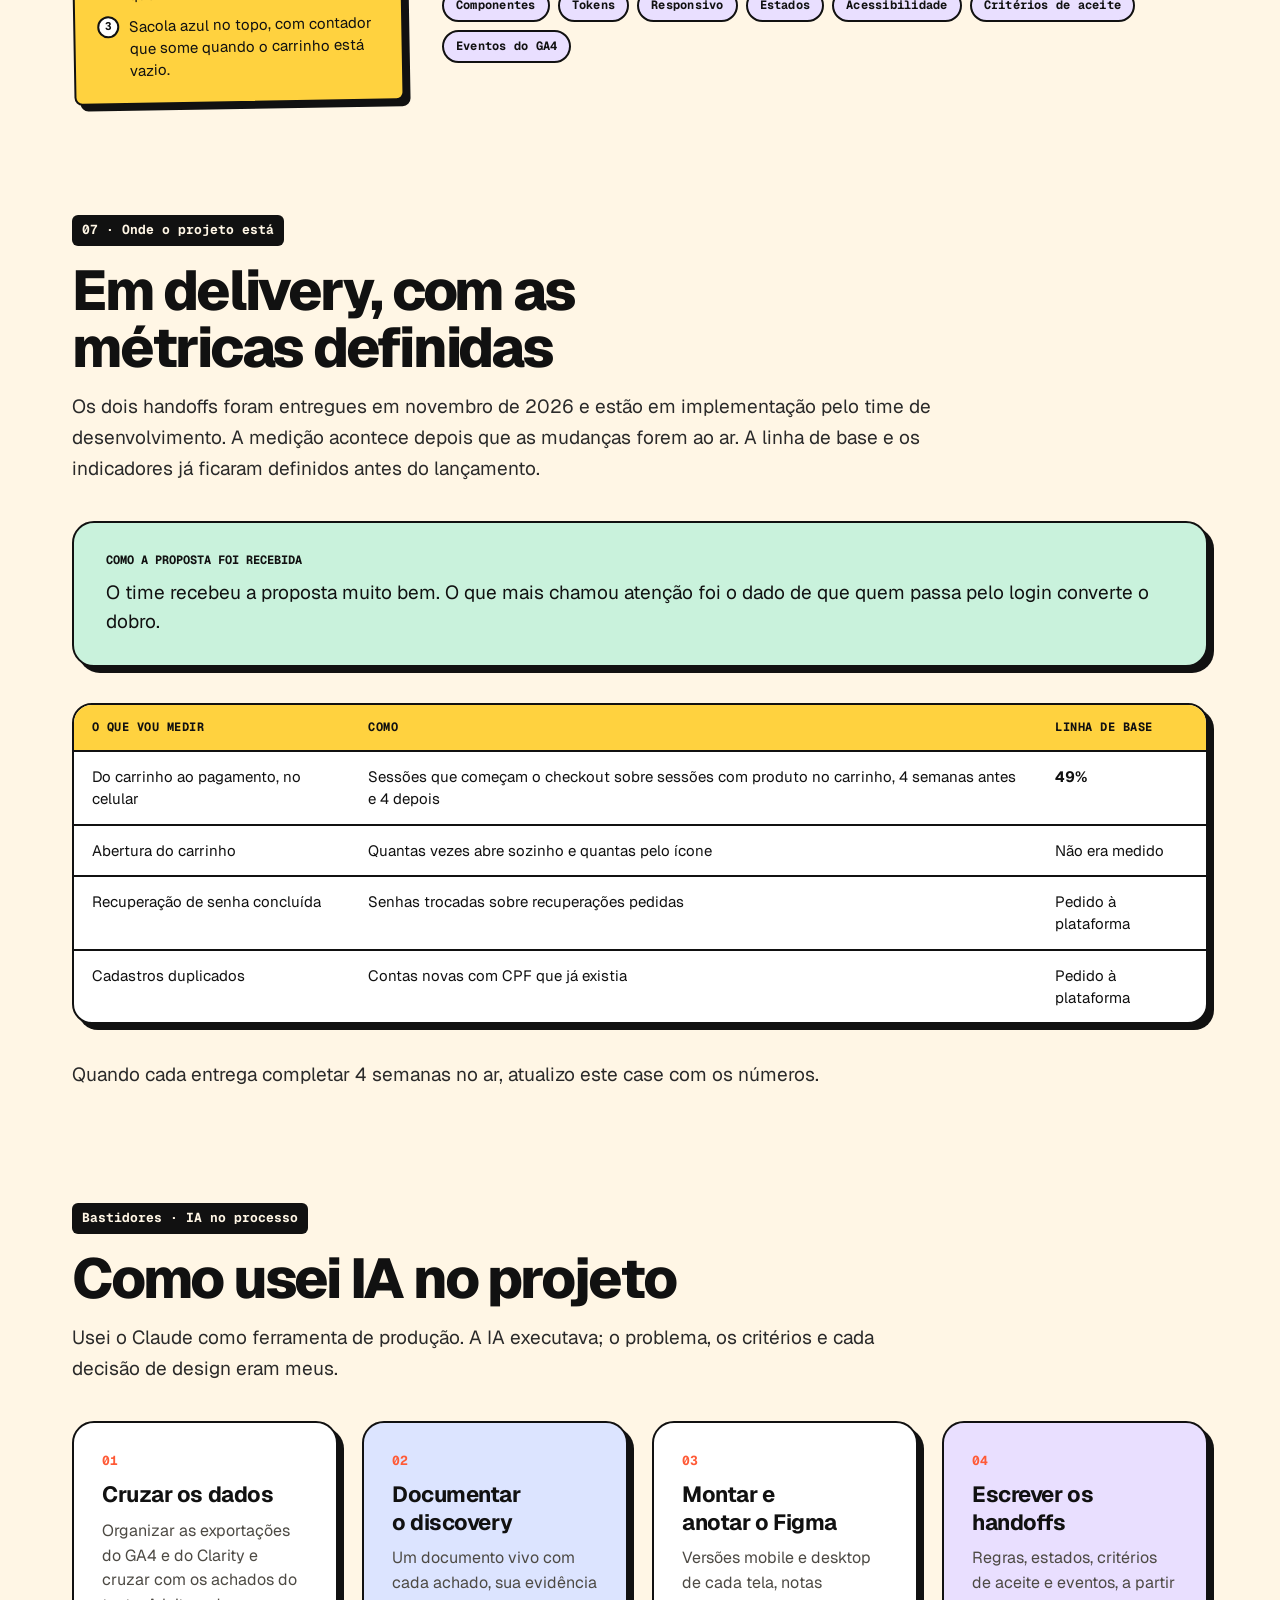
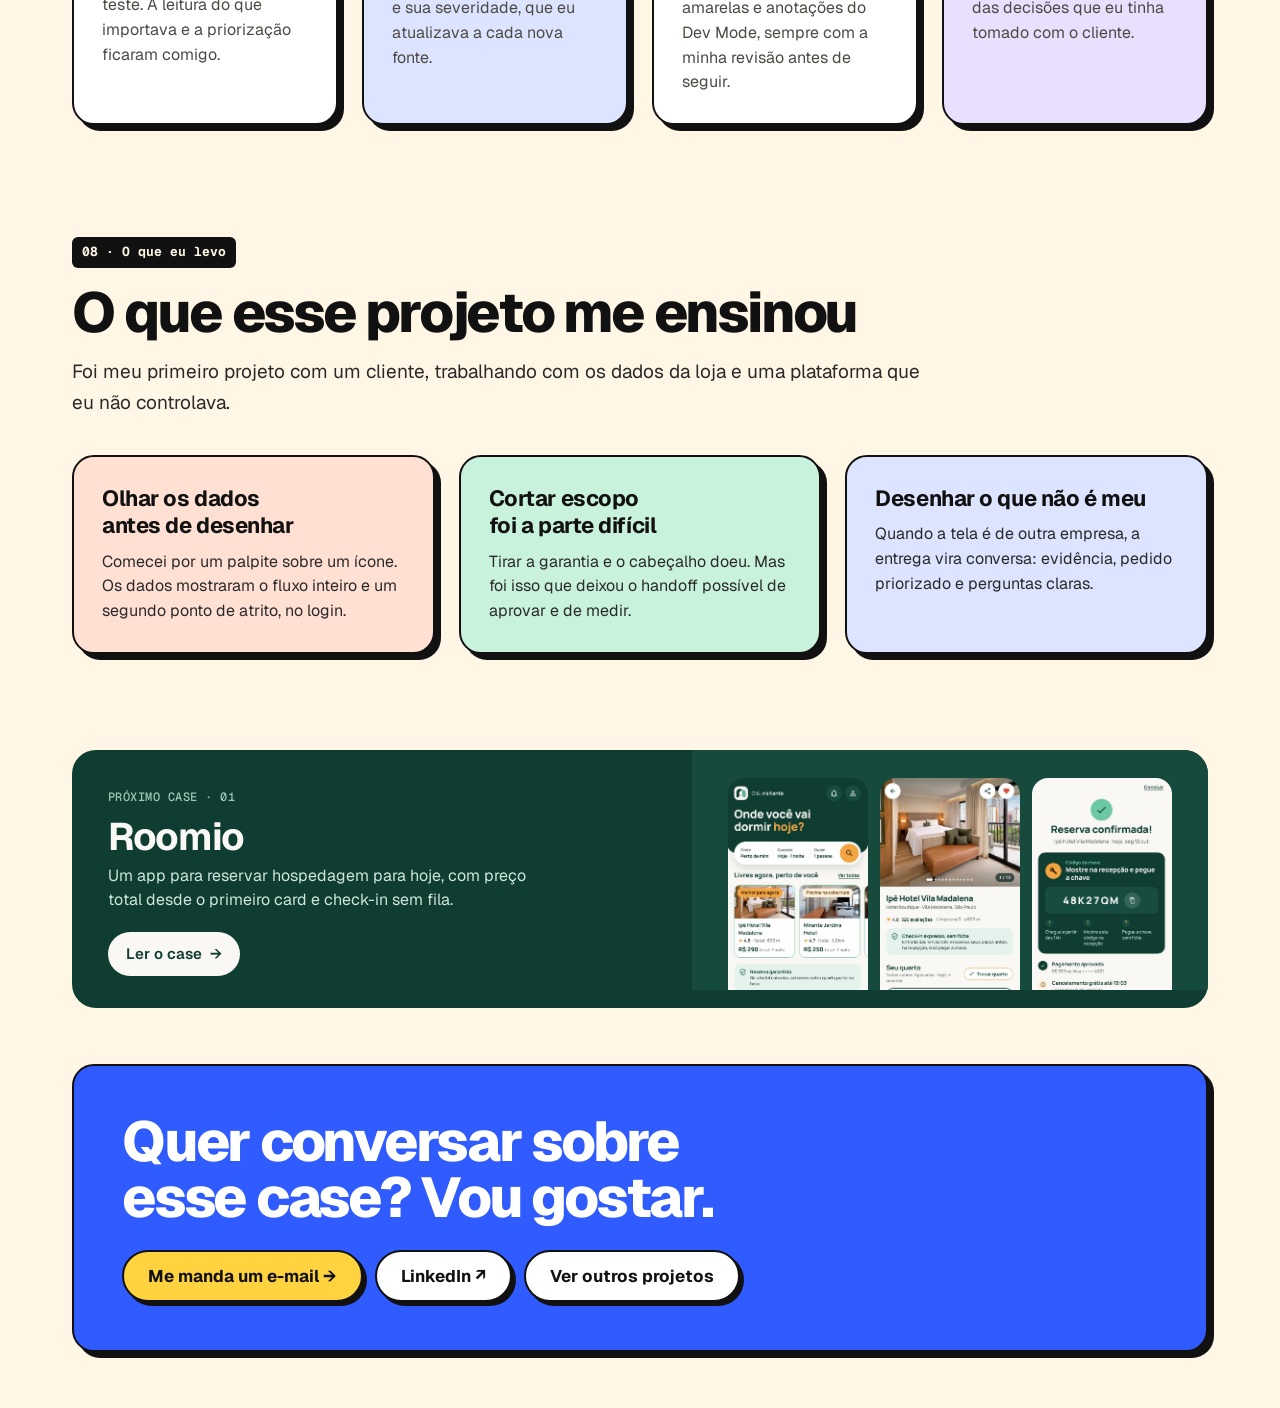
==== commit 2d4daf01: "Case e-commerce: legenda do vídeo de recuperação de senha Co-Authored-By: Claude Opus 5.5 <noreply@a" ====
--- a/ecommerce.html
+++ b/ecommerce.html
@@ -444,7 +444,7 @@
     <div class="split">
       <figure class="figure">
         <img src="assets/ecommerce/k6-recuperar-senha.jpg" alt="Gravação do teste no iPhone: tela de login com o link de recuperar senha em texto pequeno" width="384" height="848">
-        <figcaption>Teste gravado no iPhone, 1 min 16 s. Dados pessoais e marca ocultados.</figcaption>
+        <figcaption>Refiz no meu iPhone o caminho em que 4 das 7 pessoas travaram, 1 min 16 s. Dados pessoais e marca ocultados.</figcaption>
       </figure>
       <div style="display:flex;flex-direction:column;gap:20px">
         <h3 style="font-size:26px">O que a gravação mostrou</h3>
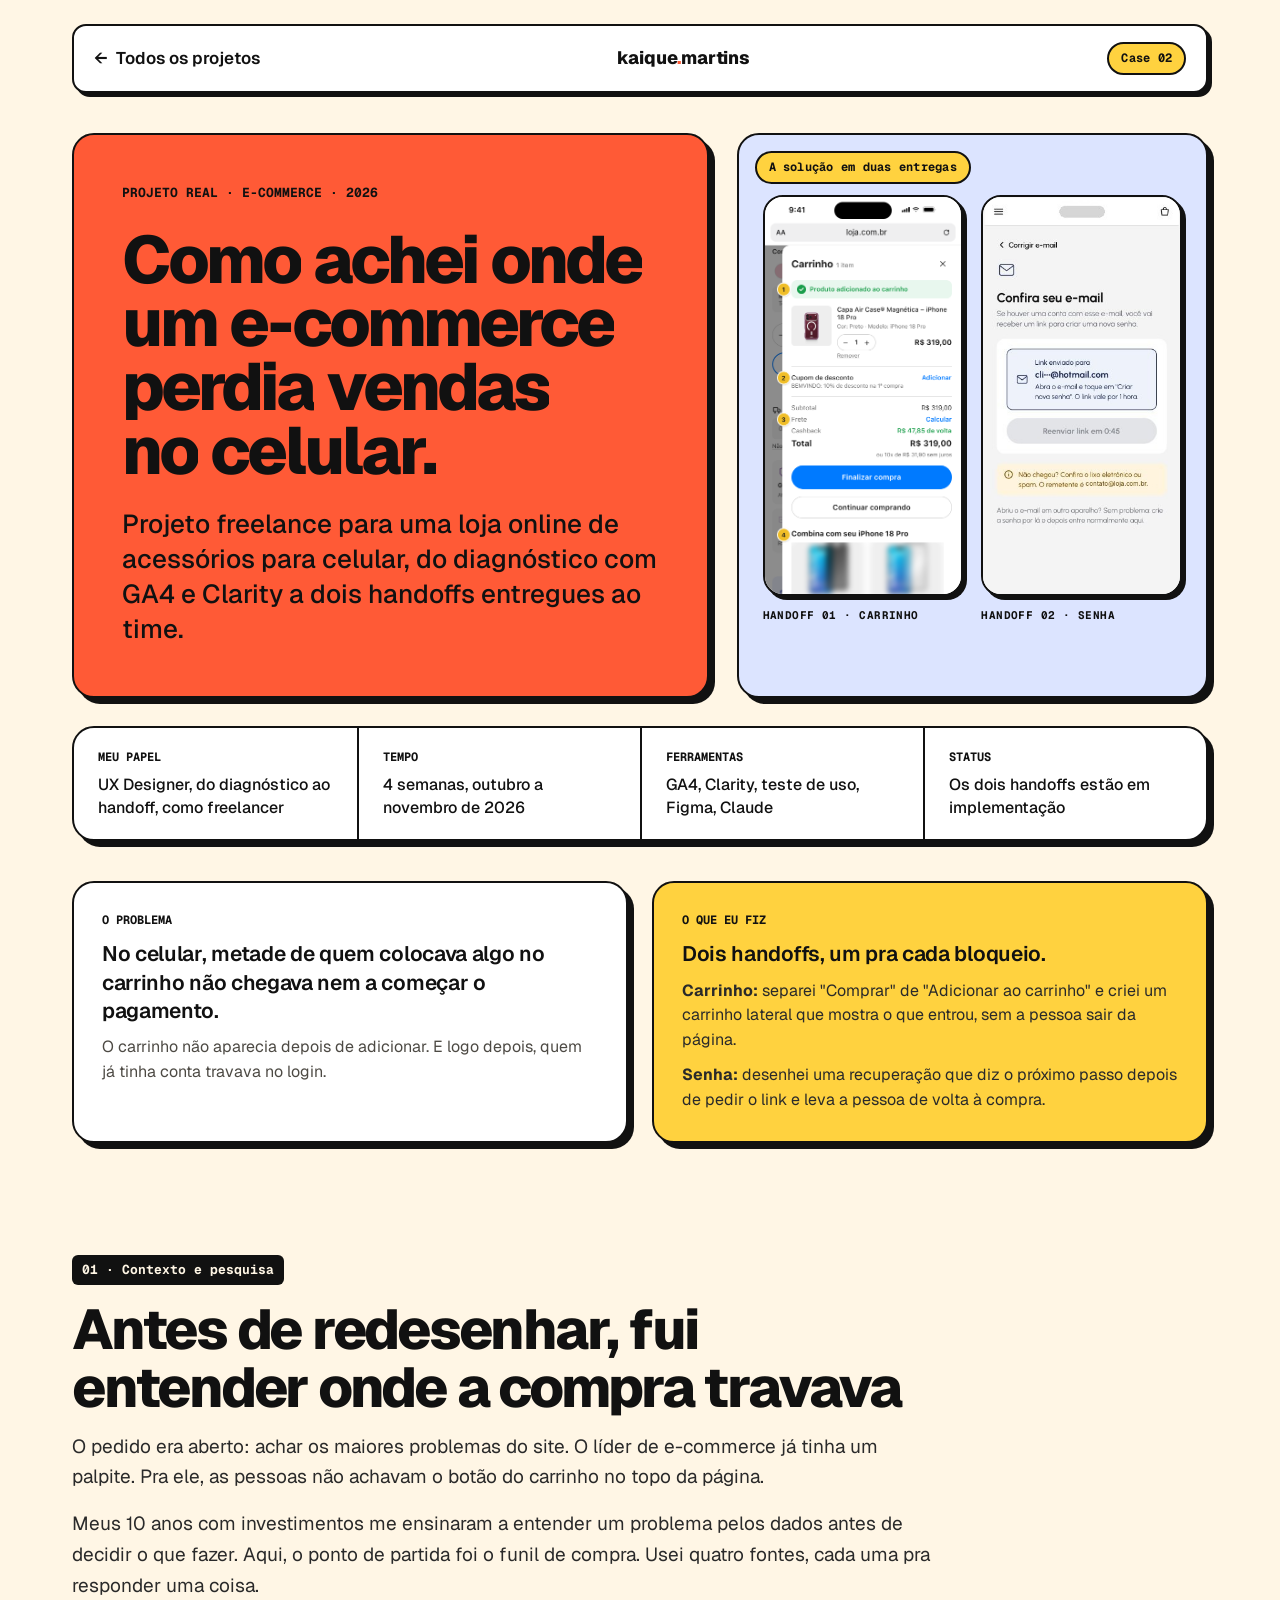
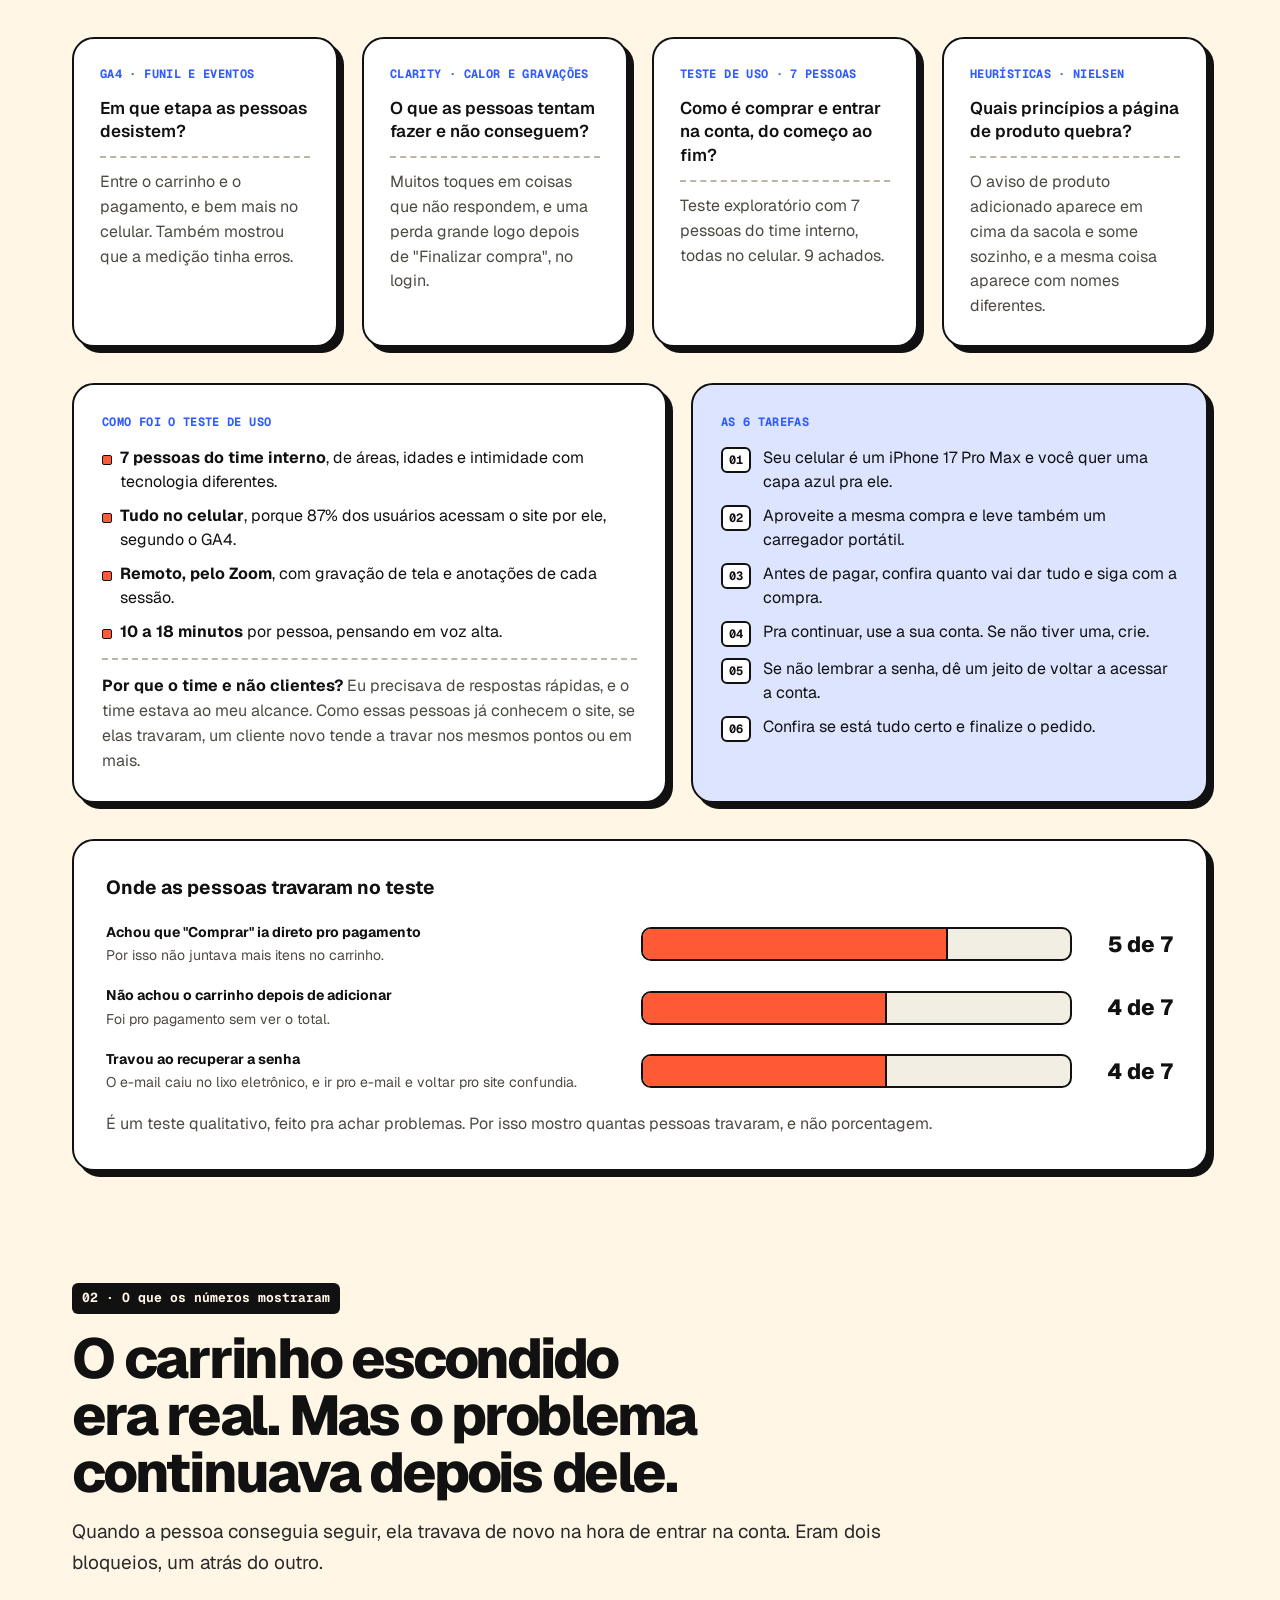
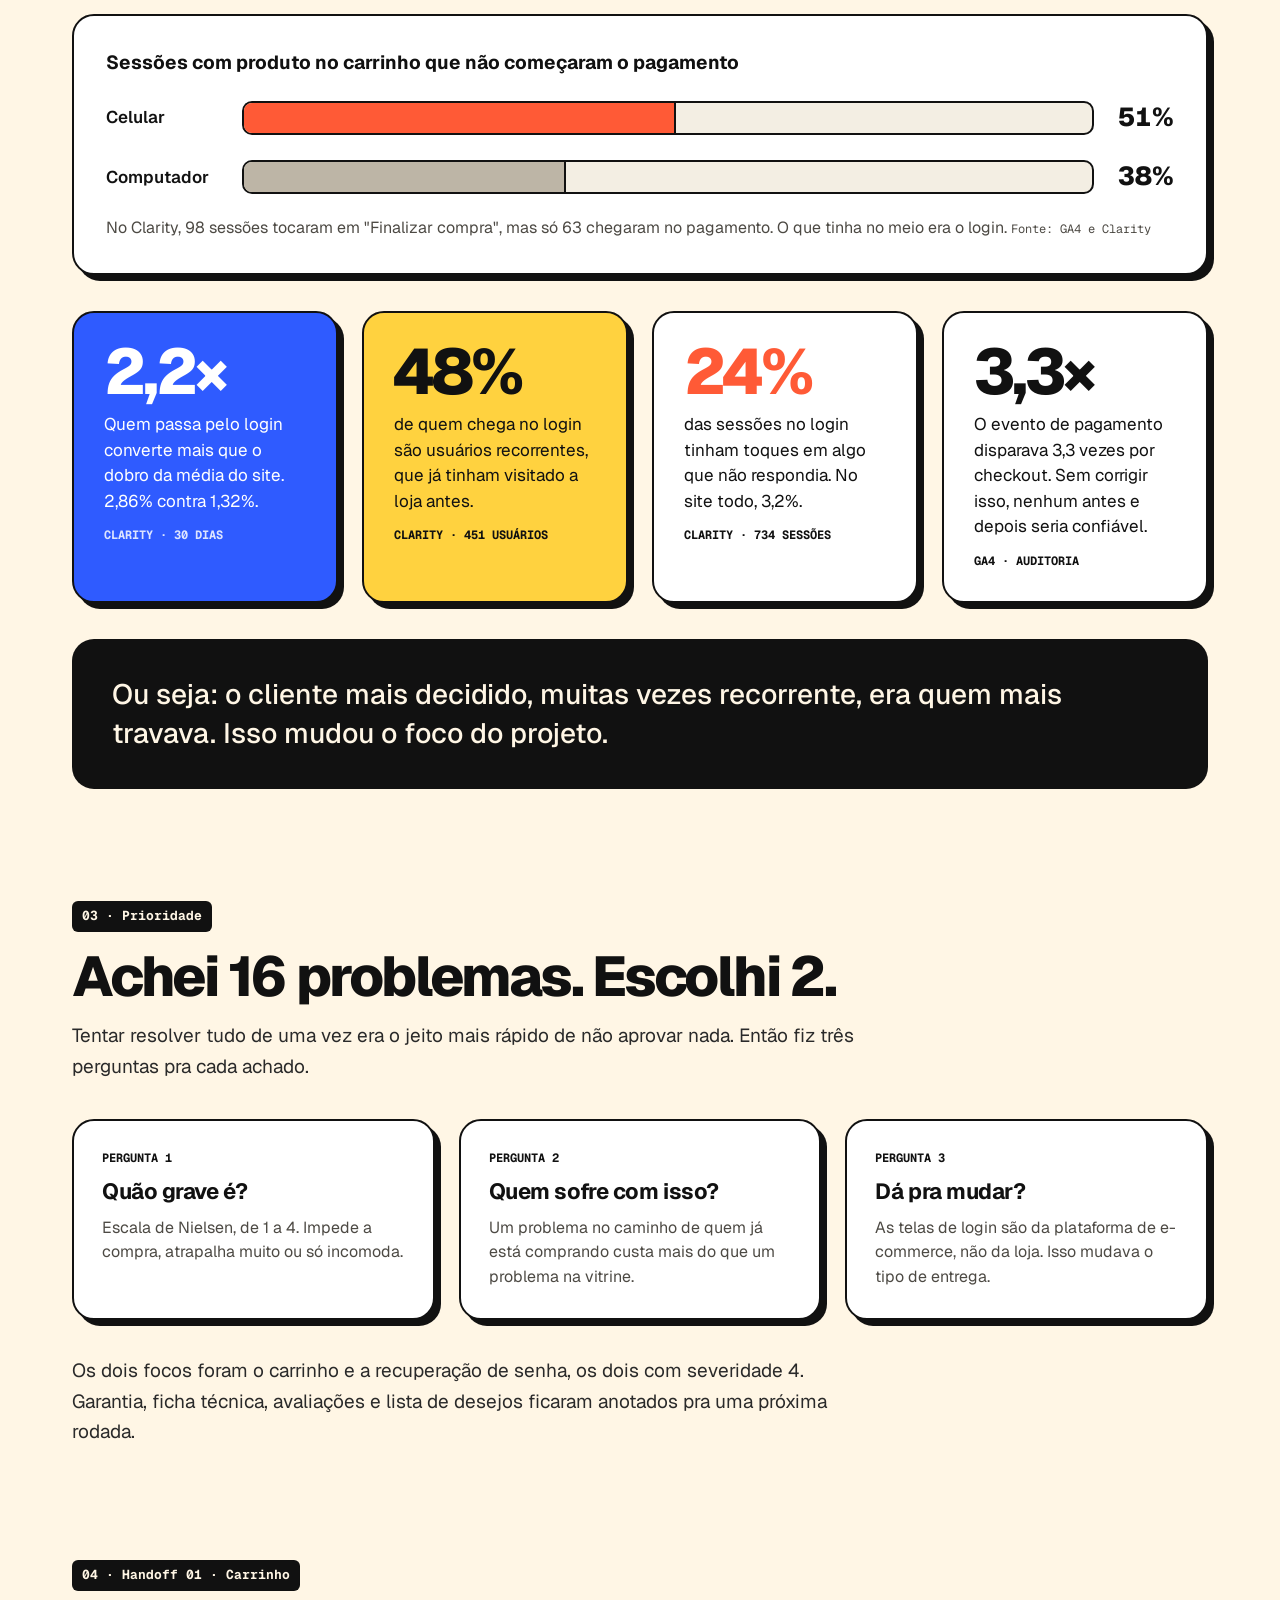
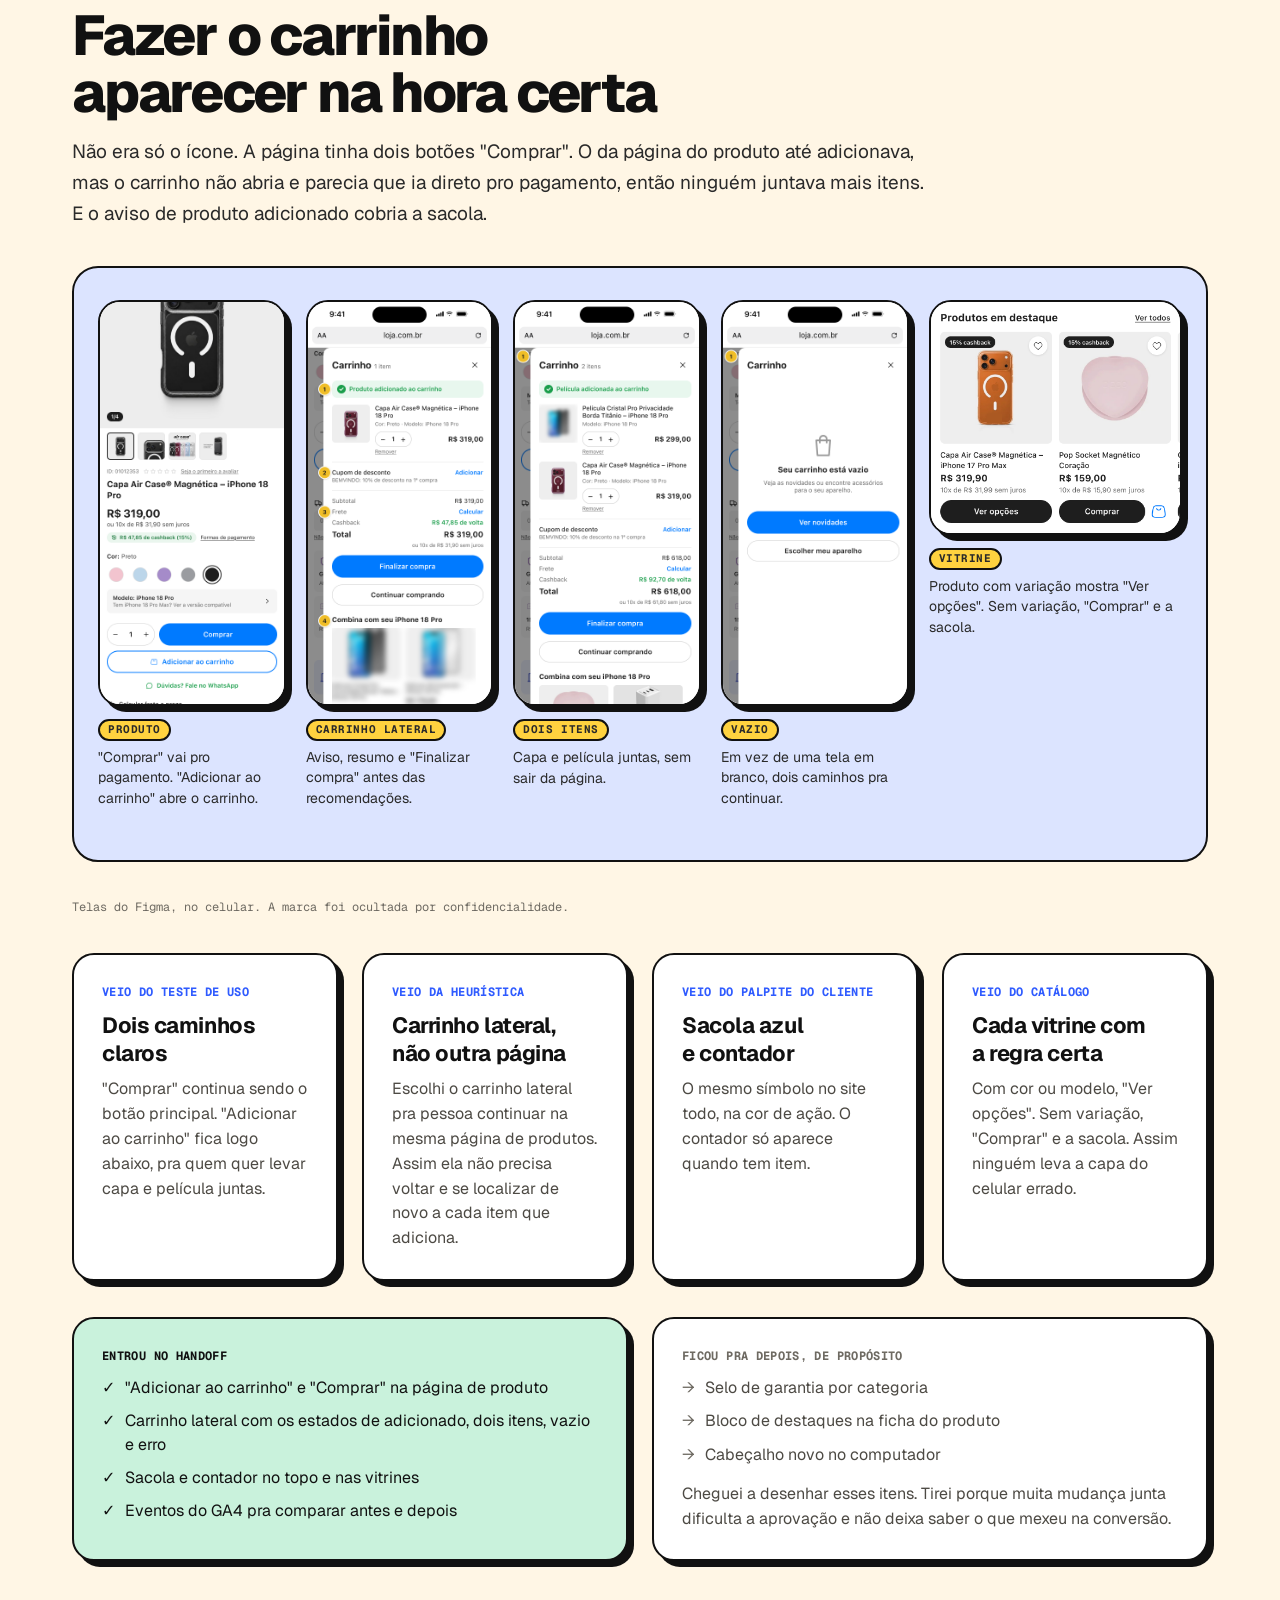
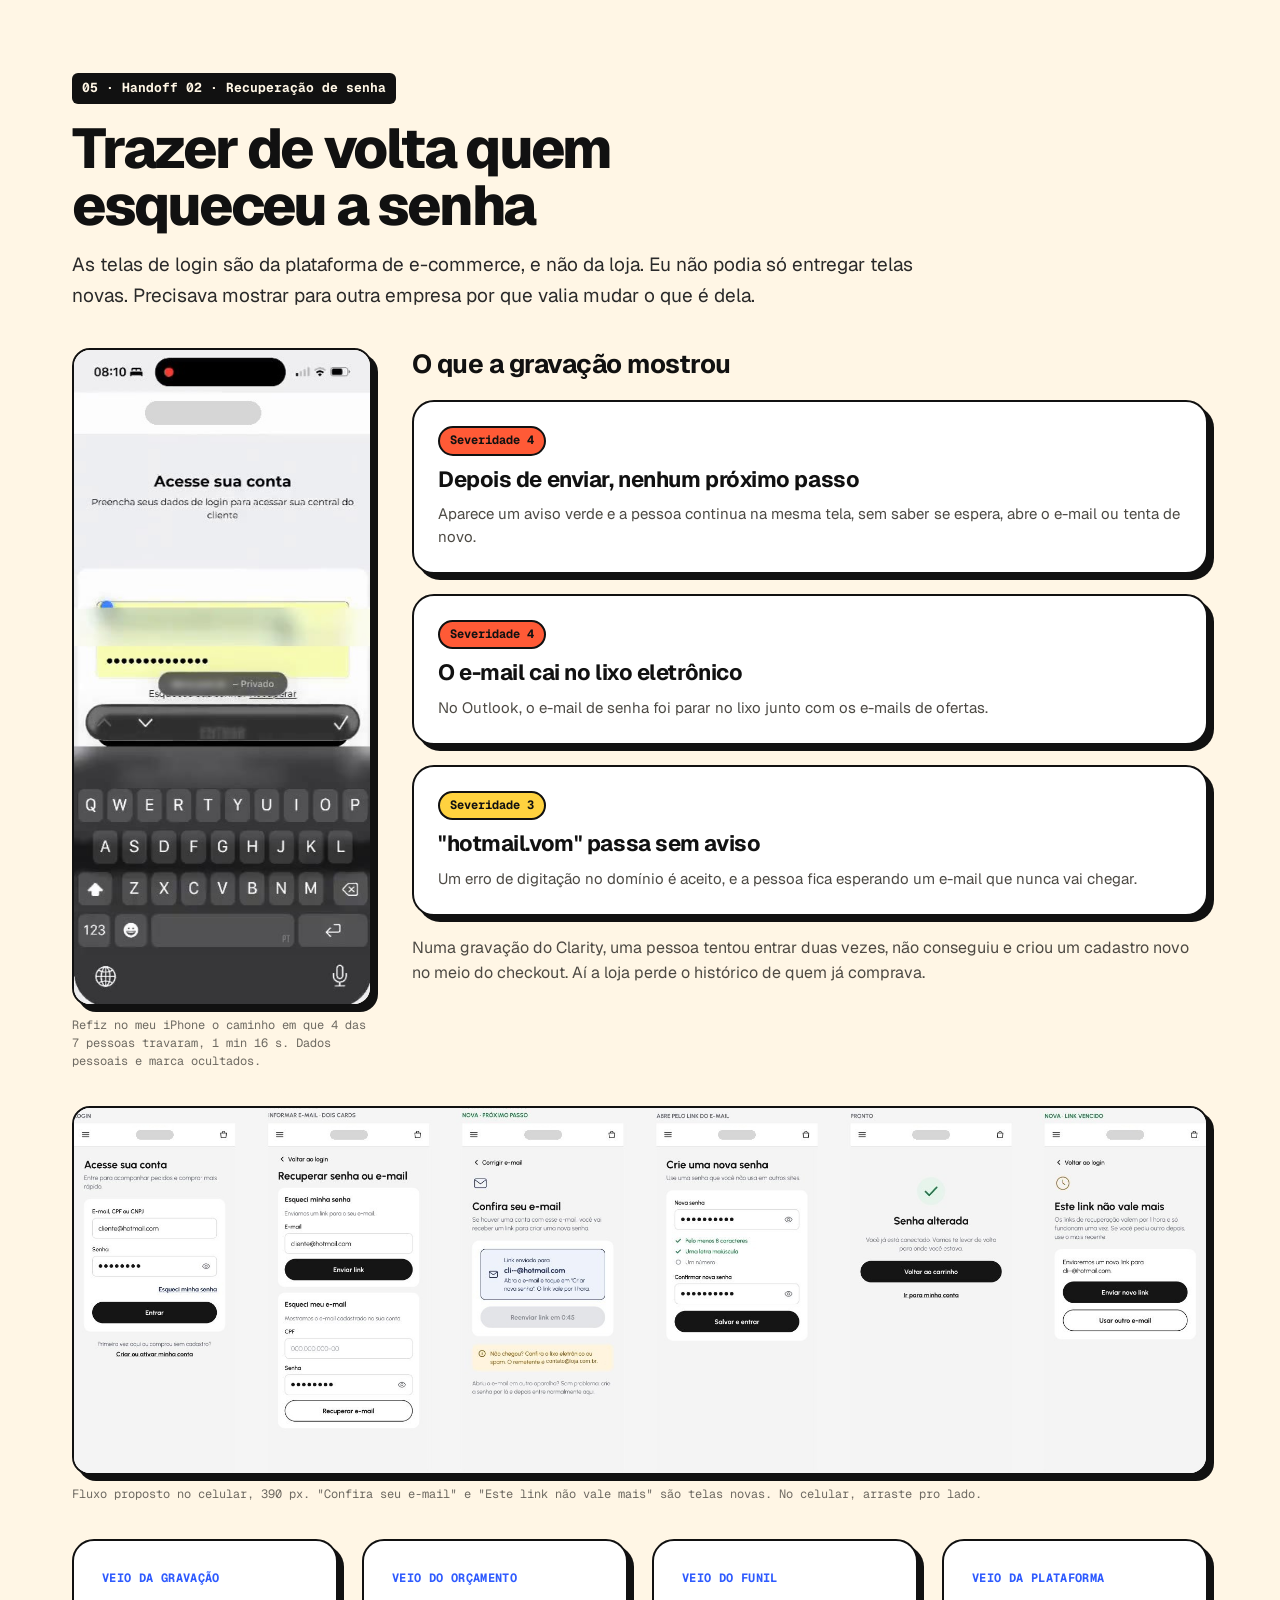
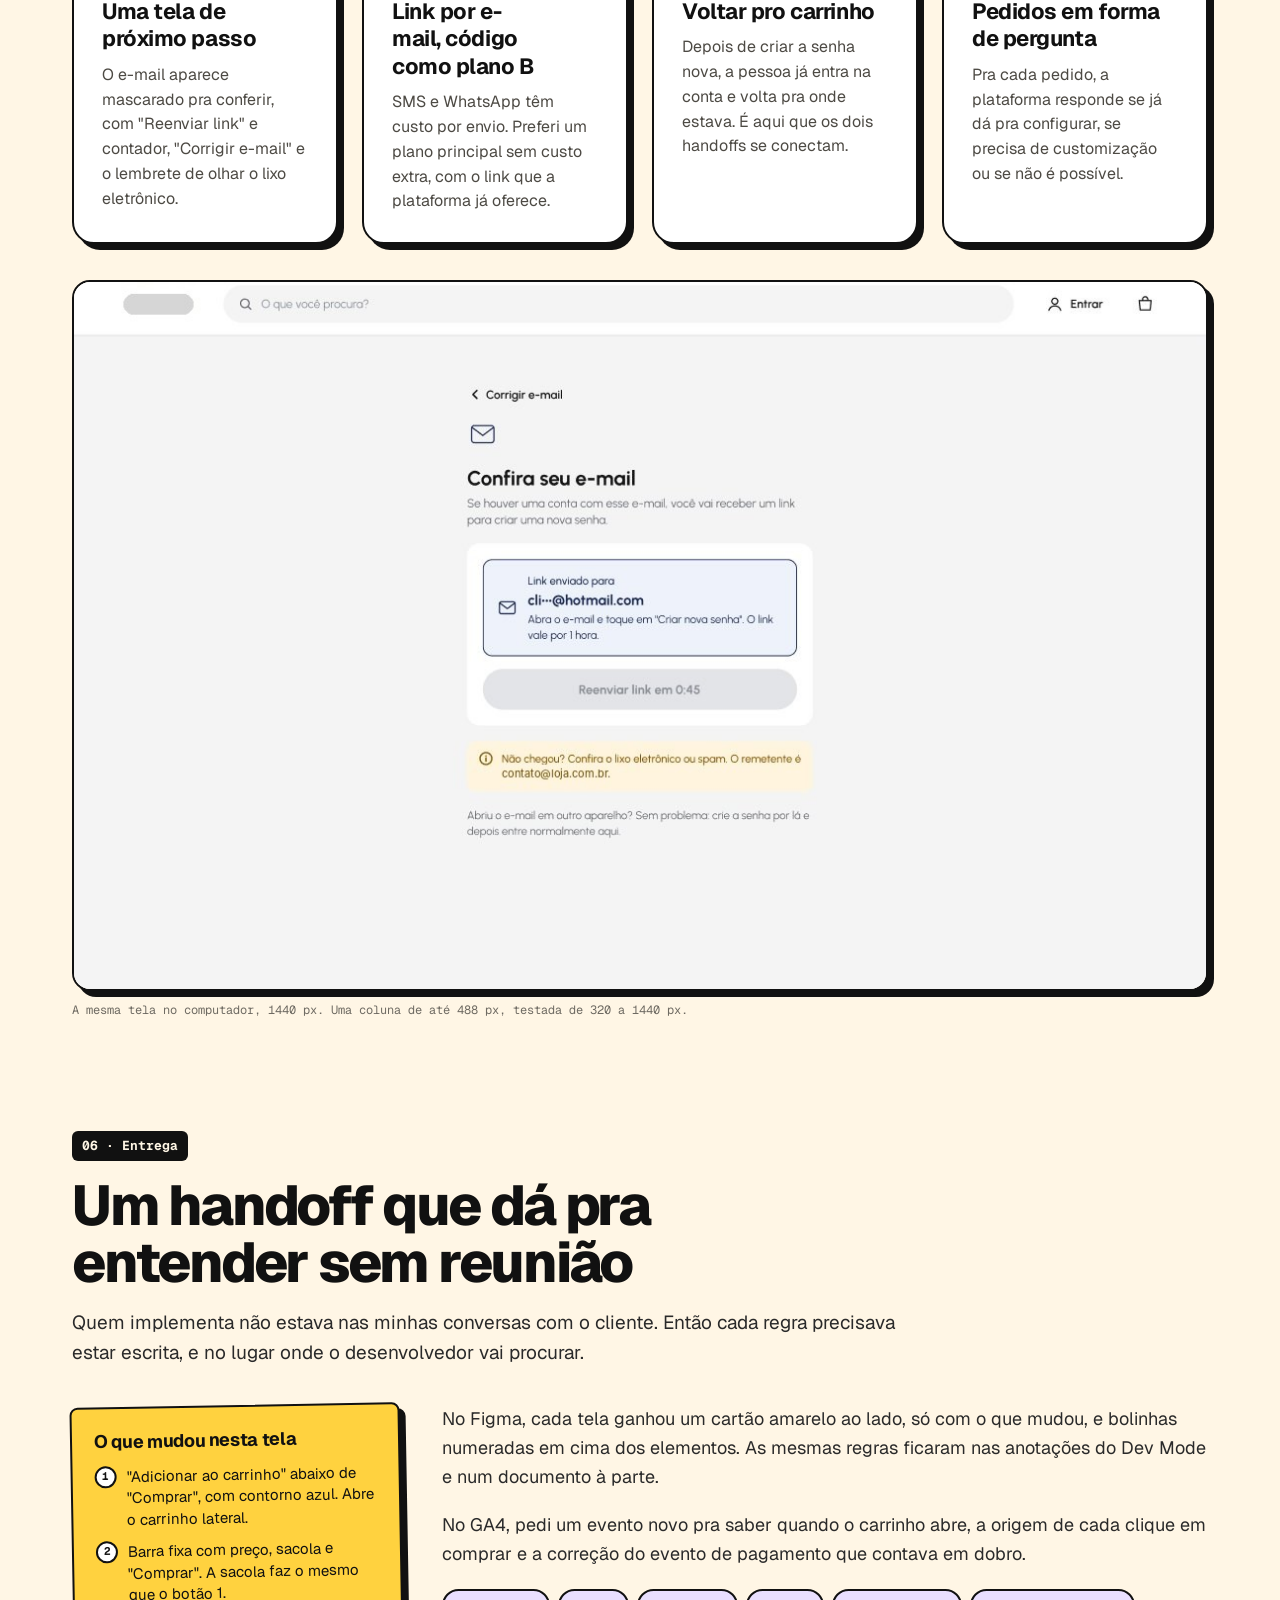
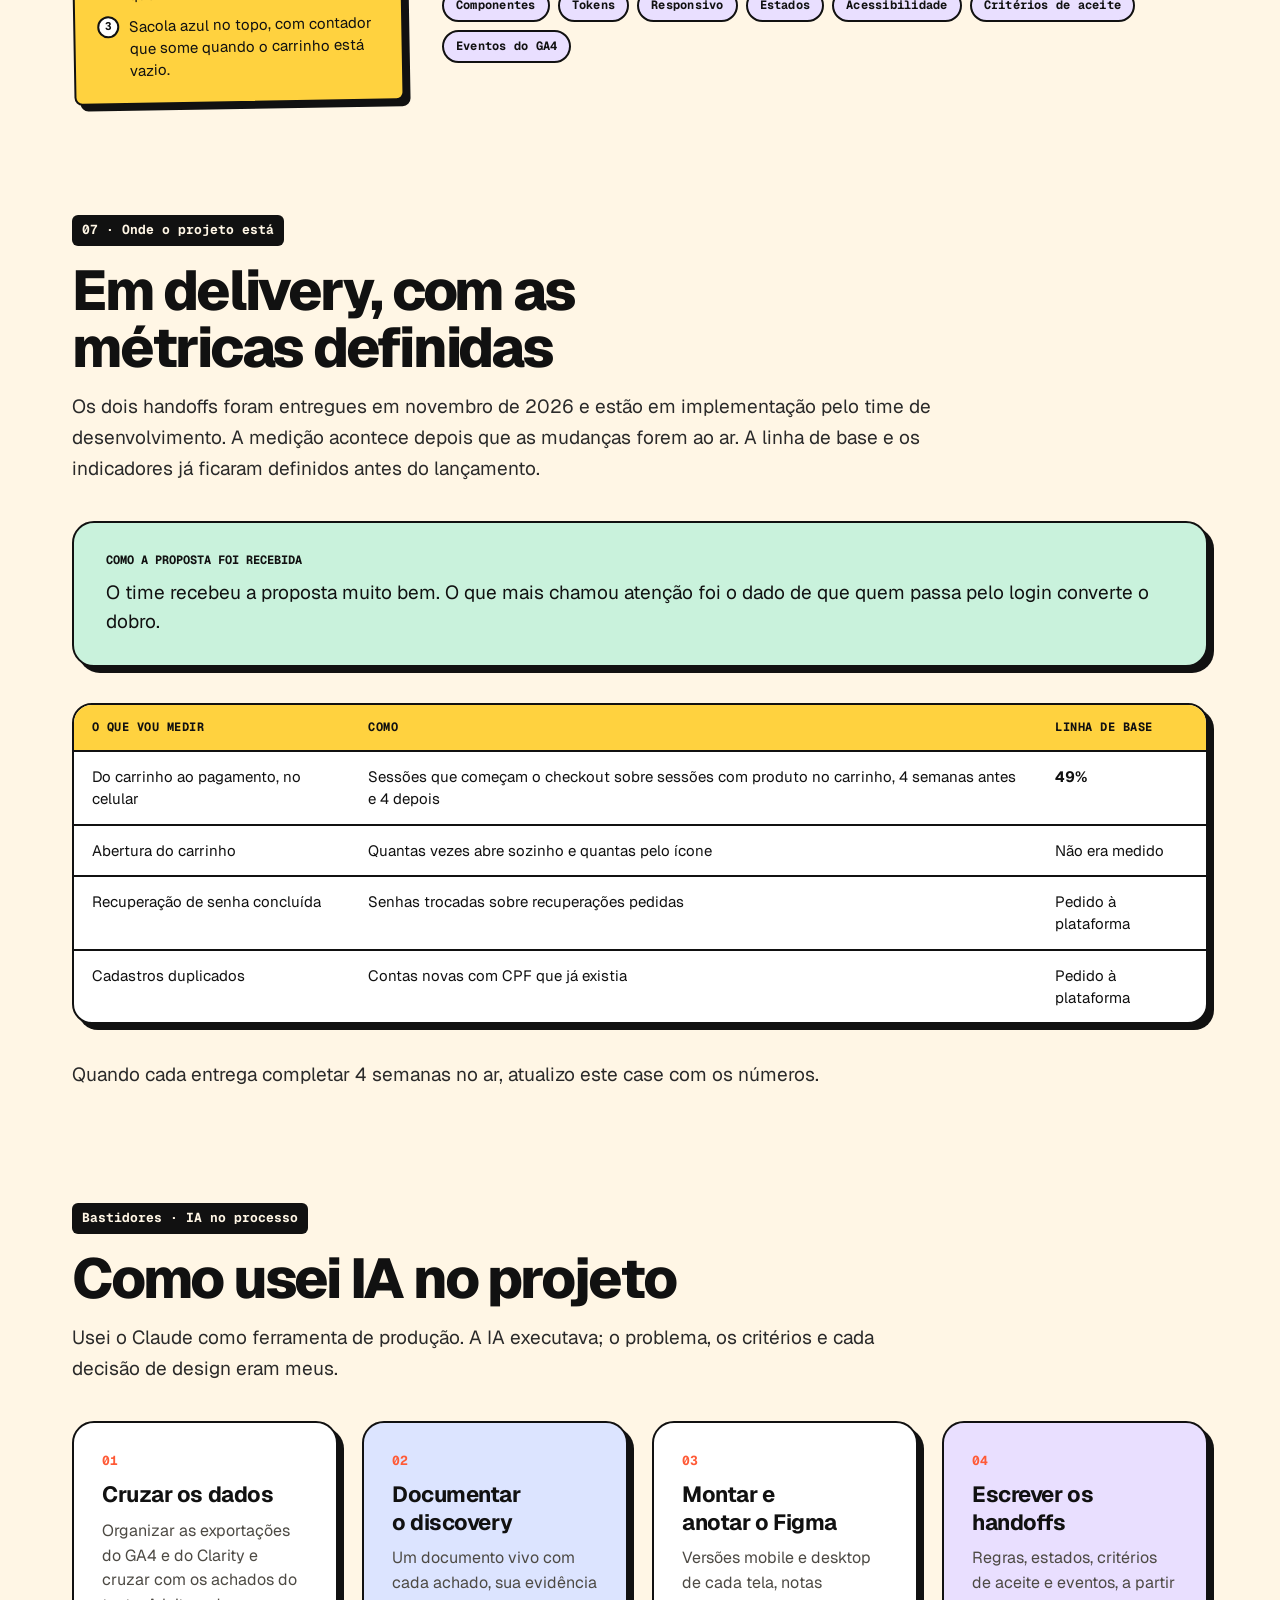
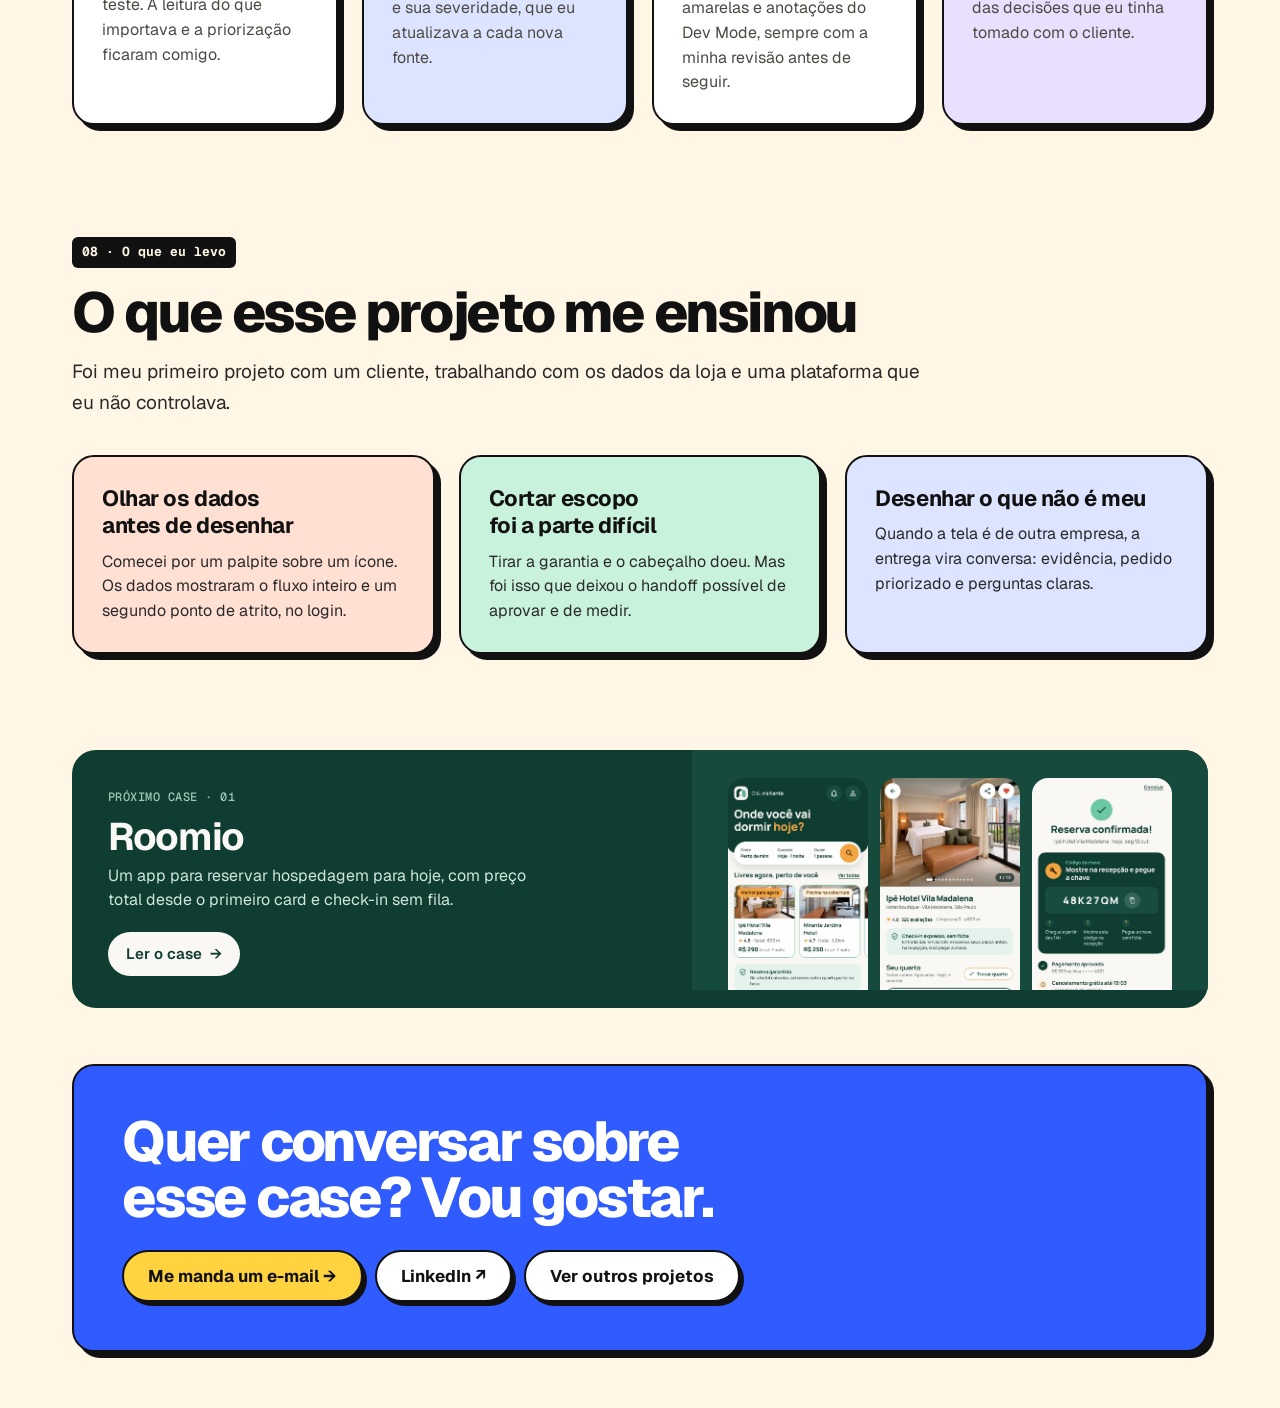
==== commit 6db5d451: "Case e-commerce: tarefas do teste como cenários Co-Authored-By: Claude Opus 5.5 <noreply@anthropic.c" ====
--- a/ecommerce.html
+++ b/ecommerce.html
@@ -341,12 +341,12 @@
       <div class="box ut-tasks">
         <span class="q">As 6 tarefas</span>
         <ol>
-          <li>Comprar uma capa azul de iPhone 17 Pro Max</li>
-          <li>Colocar também um carregador portátil no carrinho</li>
-          <li>Ver o total do carrinho e seguir com a compra</li>
-          <li>Entrar na conta ou criar uma nova</li>
-          <li>Se não lembrasse a senha, recuperar</li>
-          <li>Conferir os dados e finalizar a compra</li>
+          <li>Seu celular é um iPhone 17 Pro Max e você quer uma capa azul pra ele.</li>
+          <li>Aproveite a mesma compra e leve também um carregador portátil.</li>
+          <li>Antes de pagar, confira quanto vai dar tudo e siga com a compra.</li>
+          <li>Pra continuar, use a sua conta. Se não tiver uma, crie.</li>
+          <li>Se não lembrar a senha, dê um jeito de voltar a acessar a conta.</li>
+          <li>Confira se está tudo certo e finalize o pedido.</li>
         </ol>
       </div>
     </div>
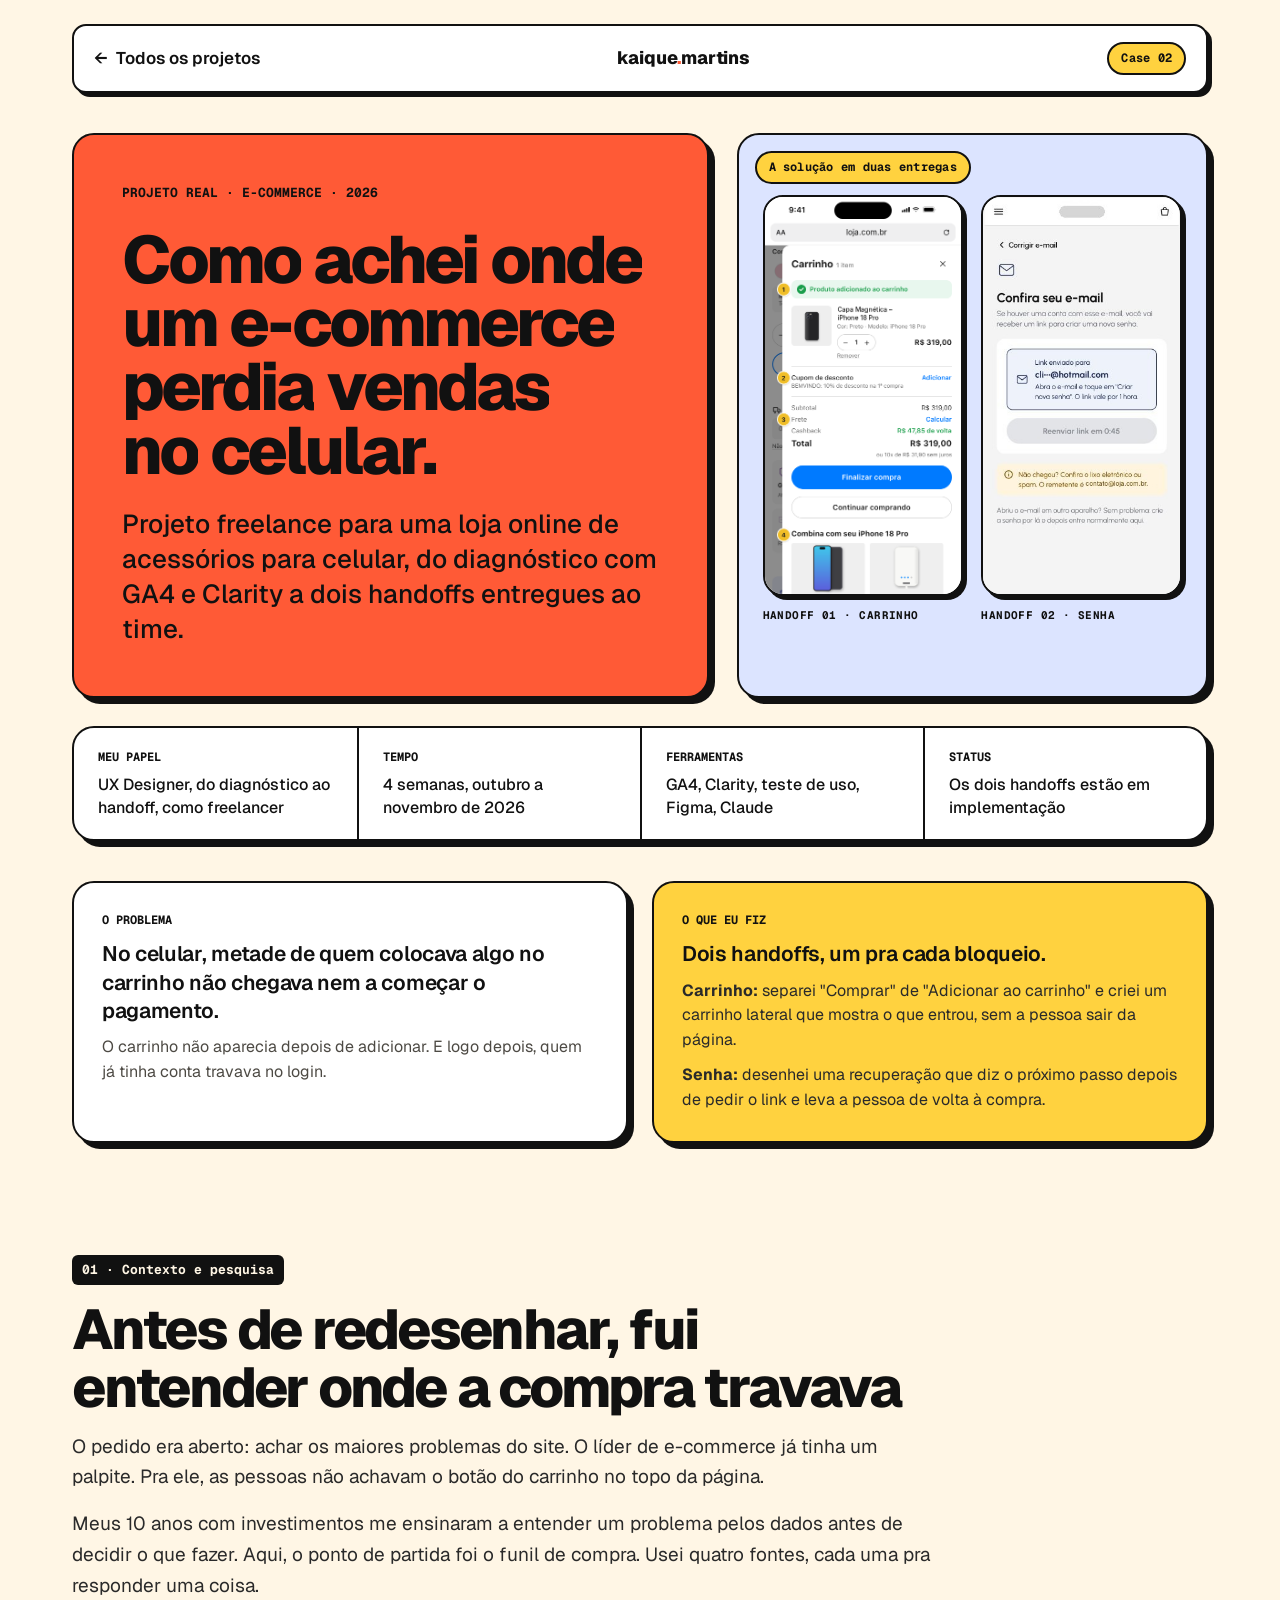
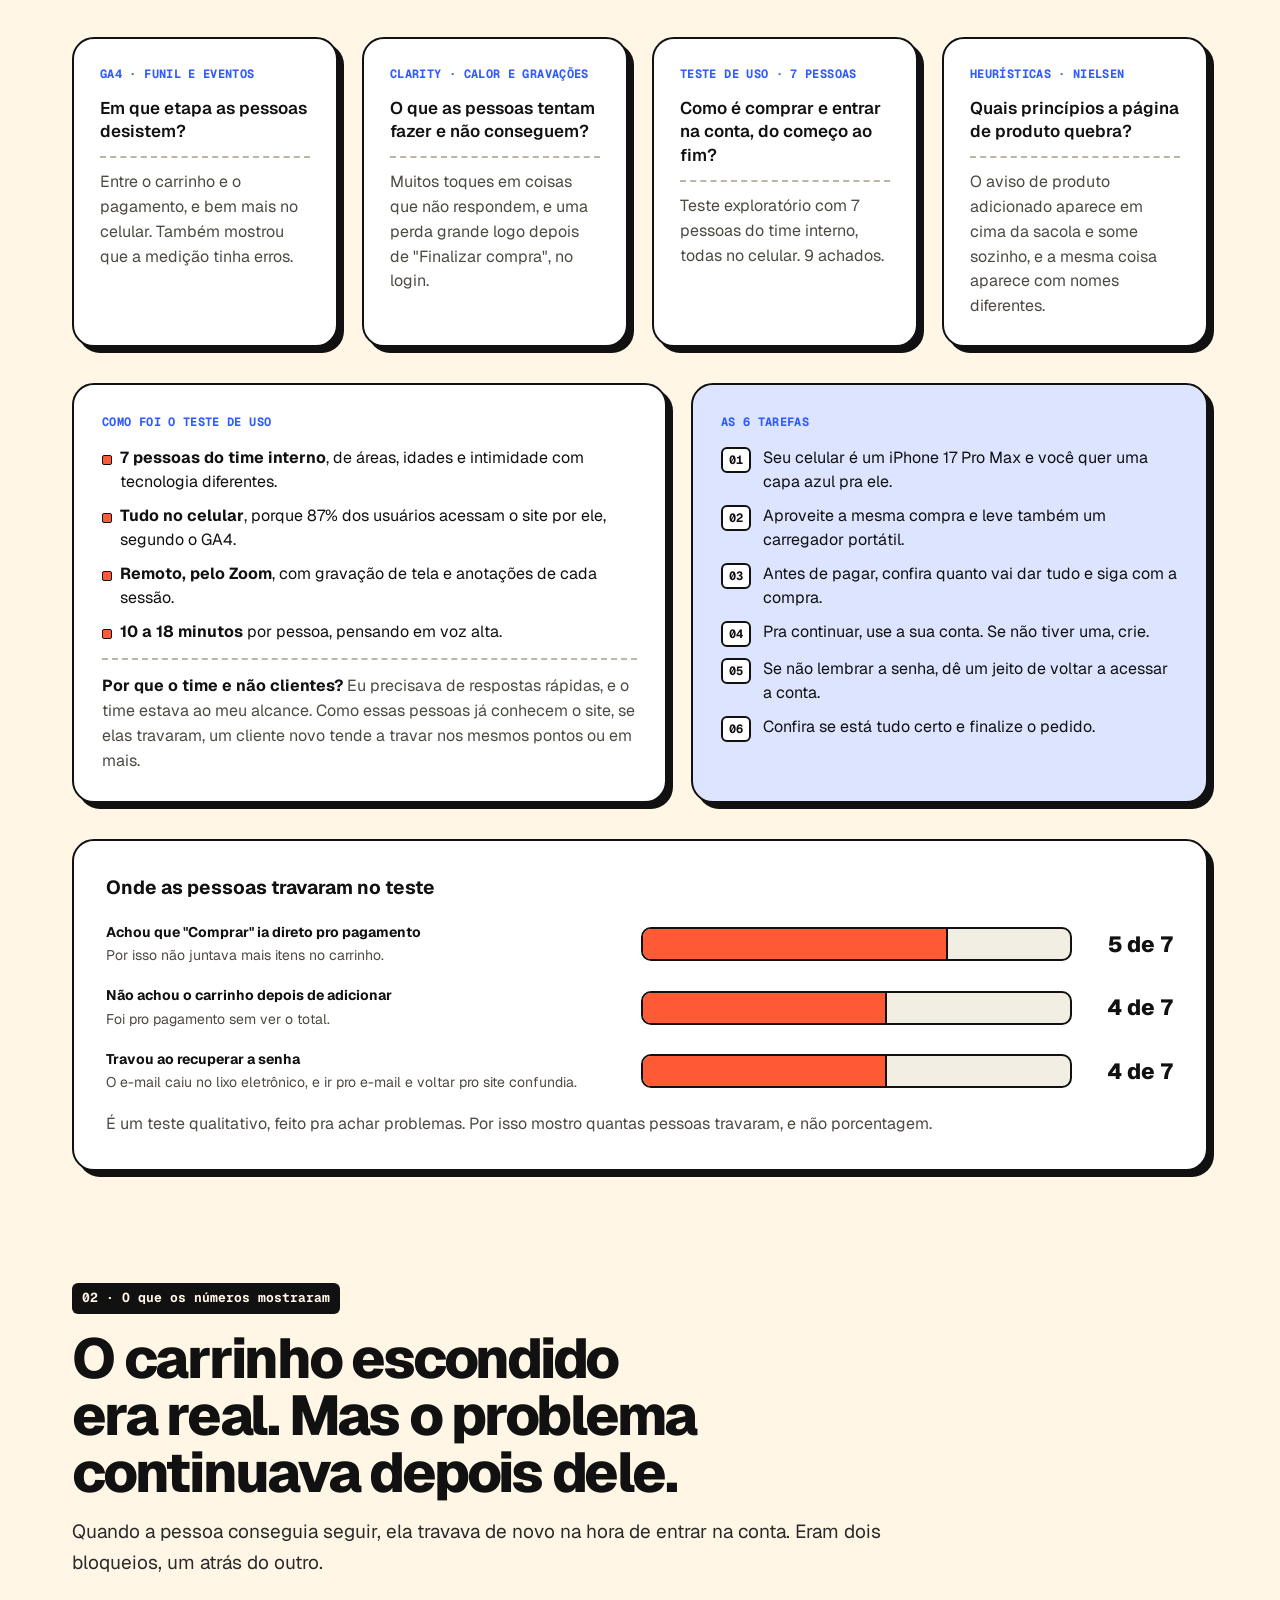
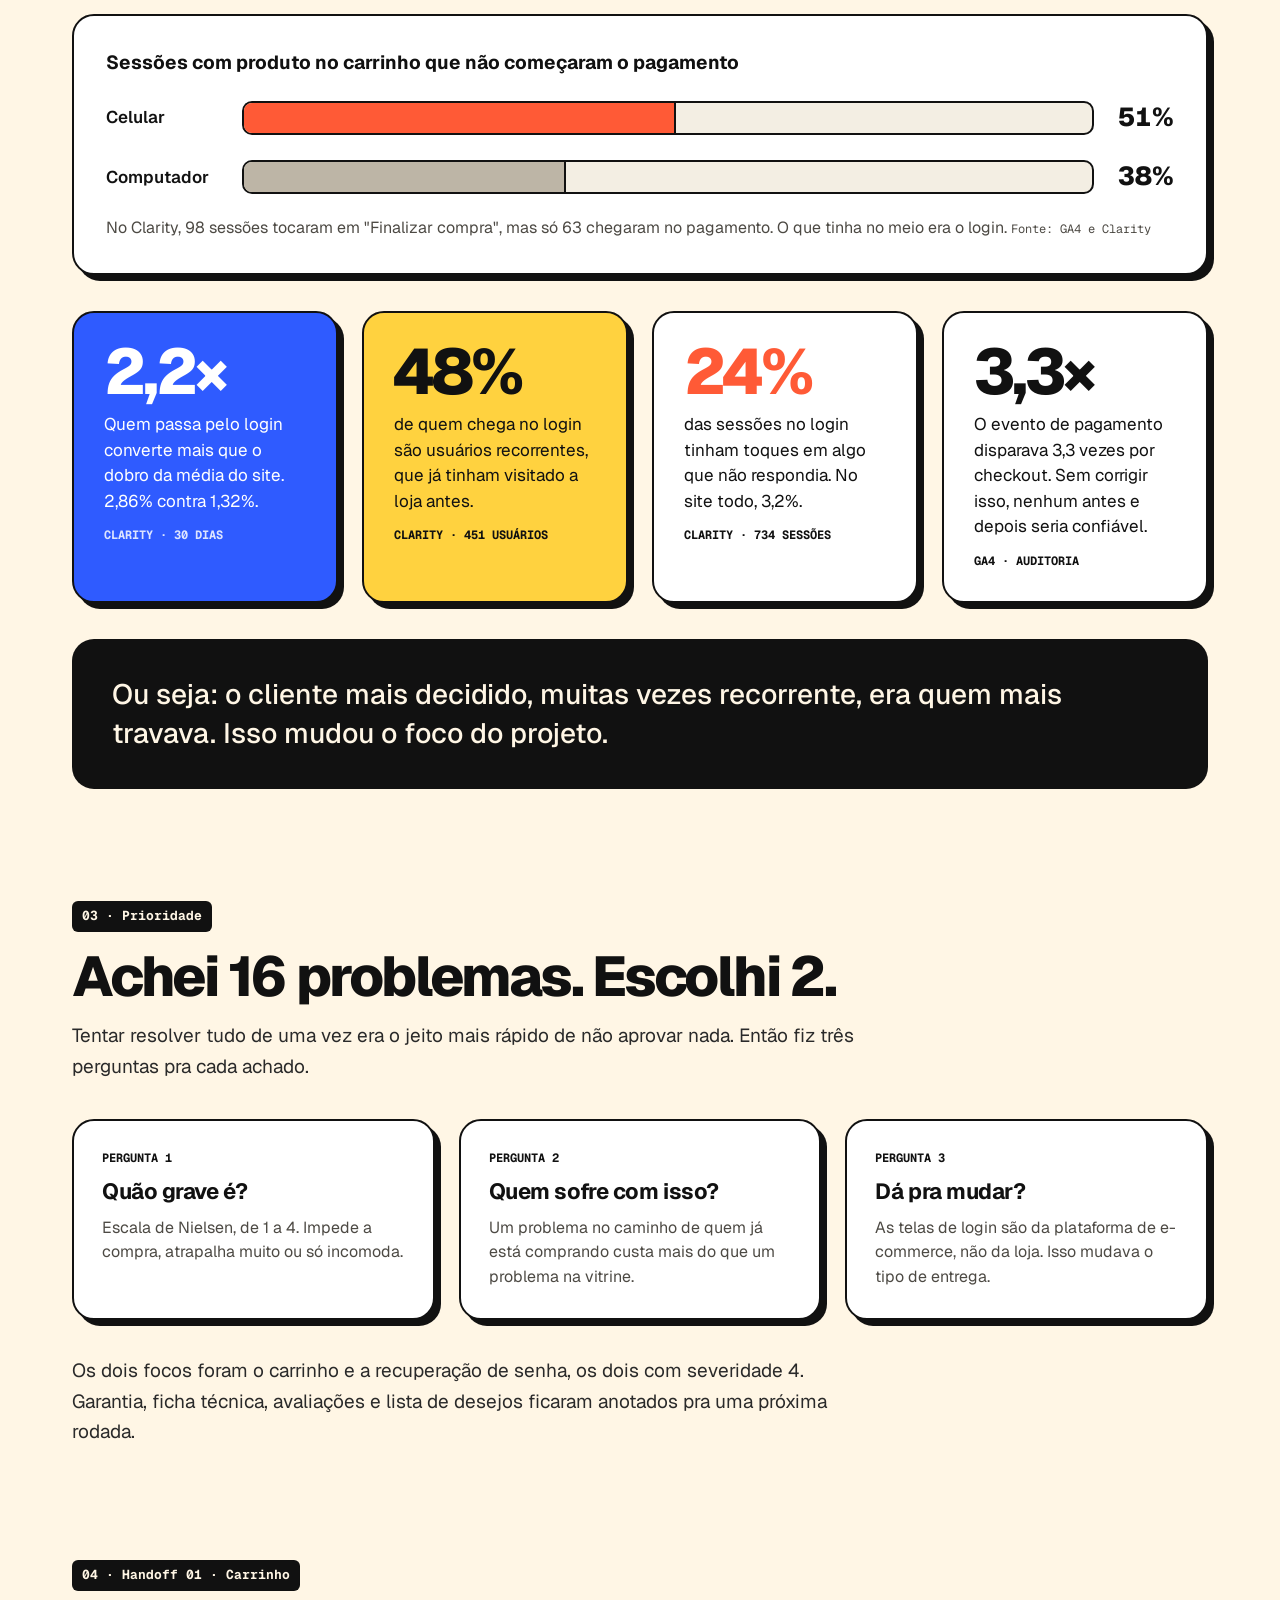
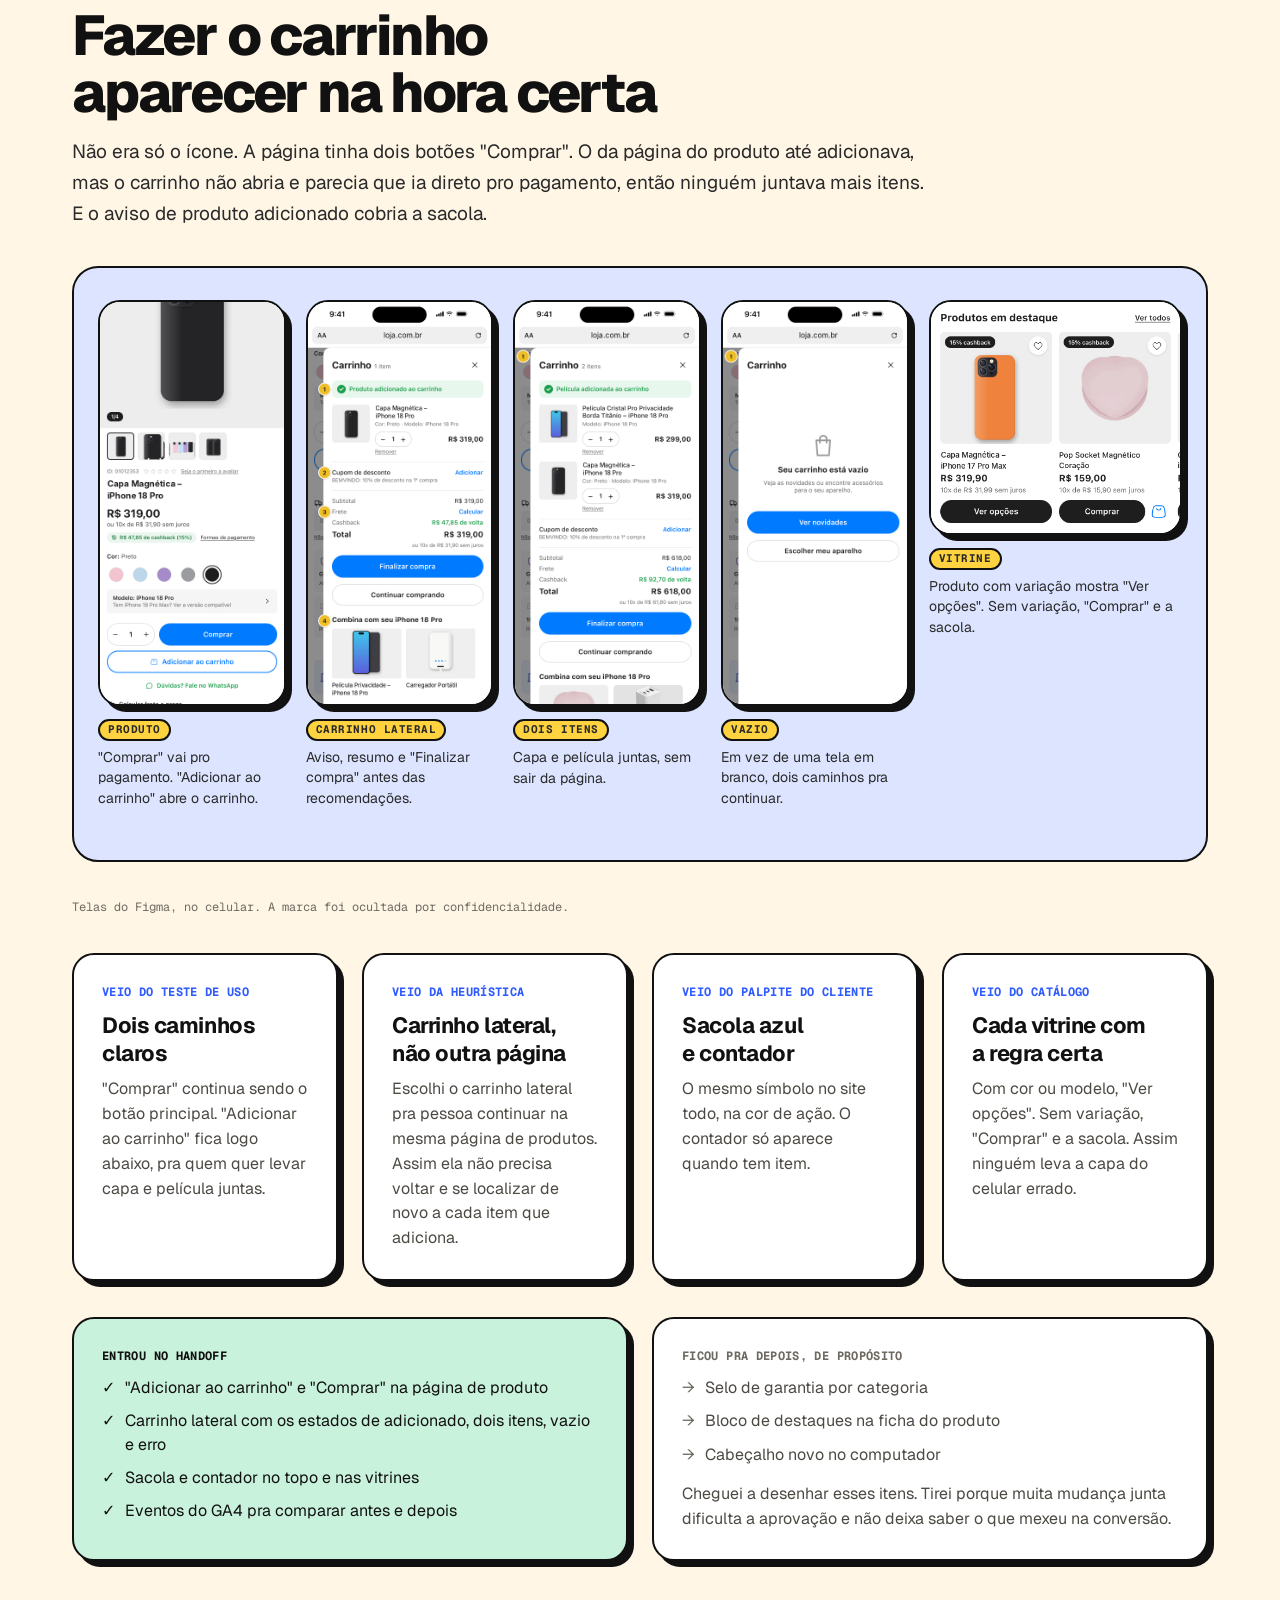
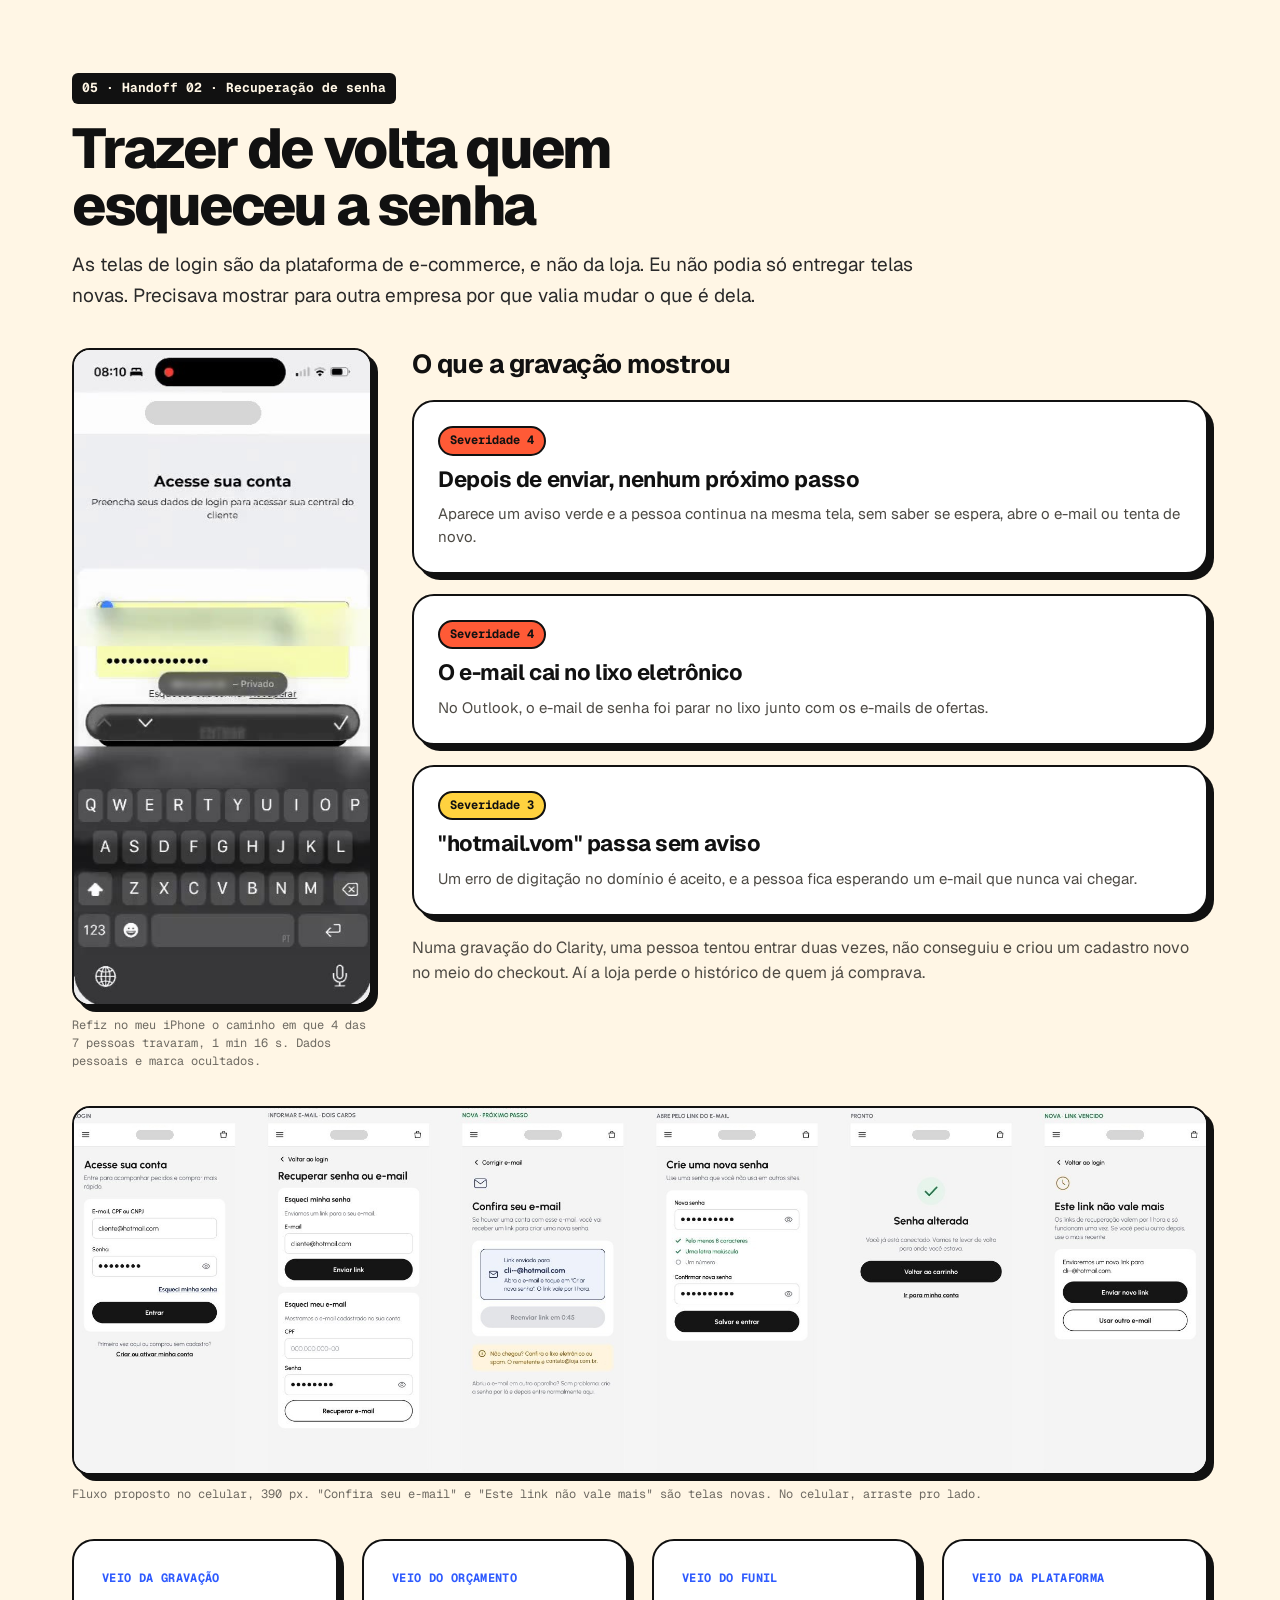
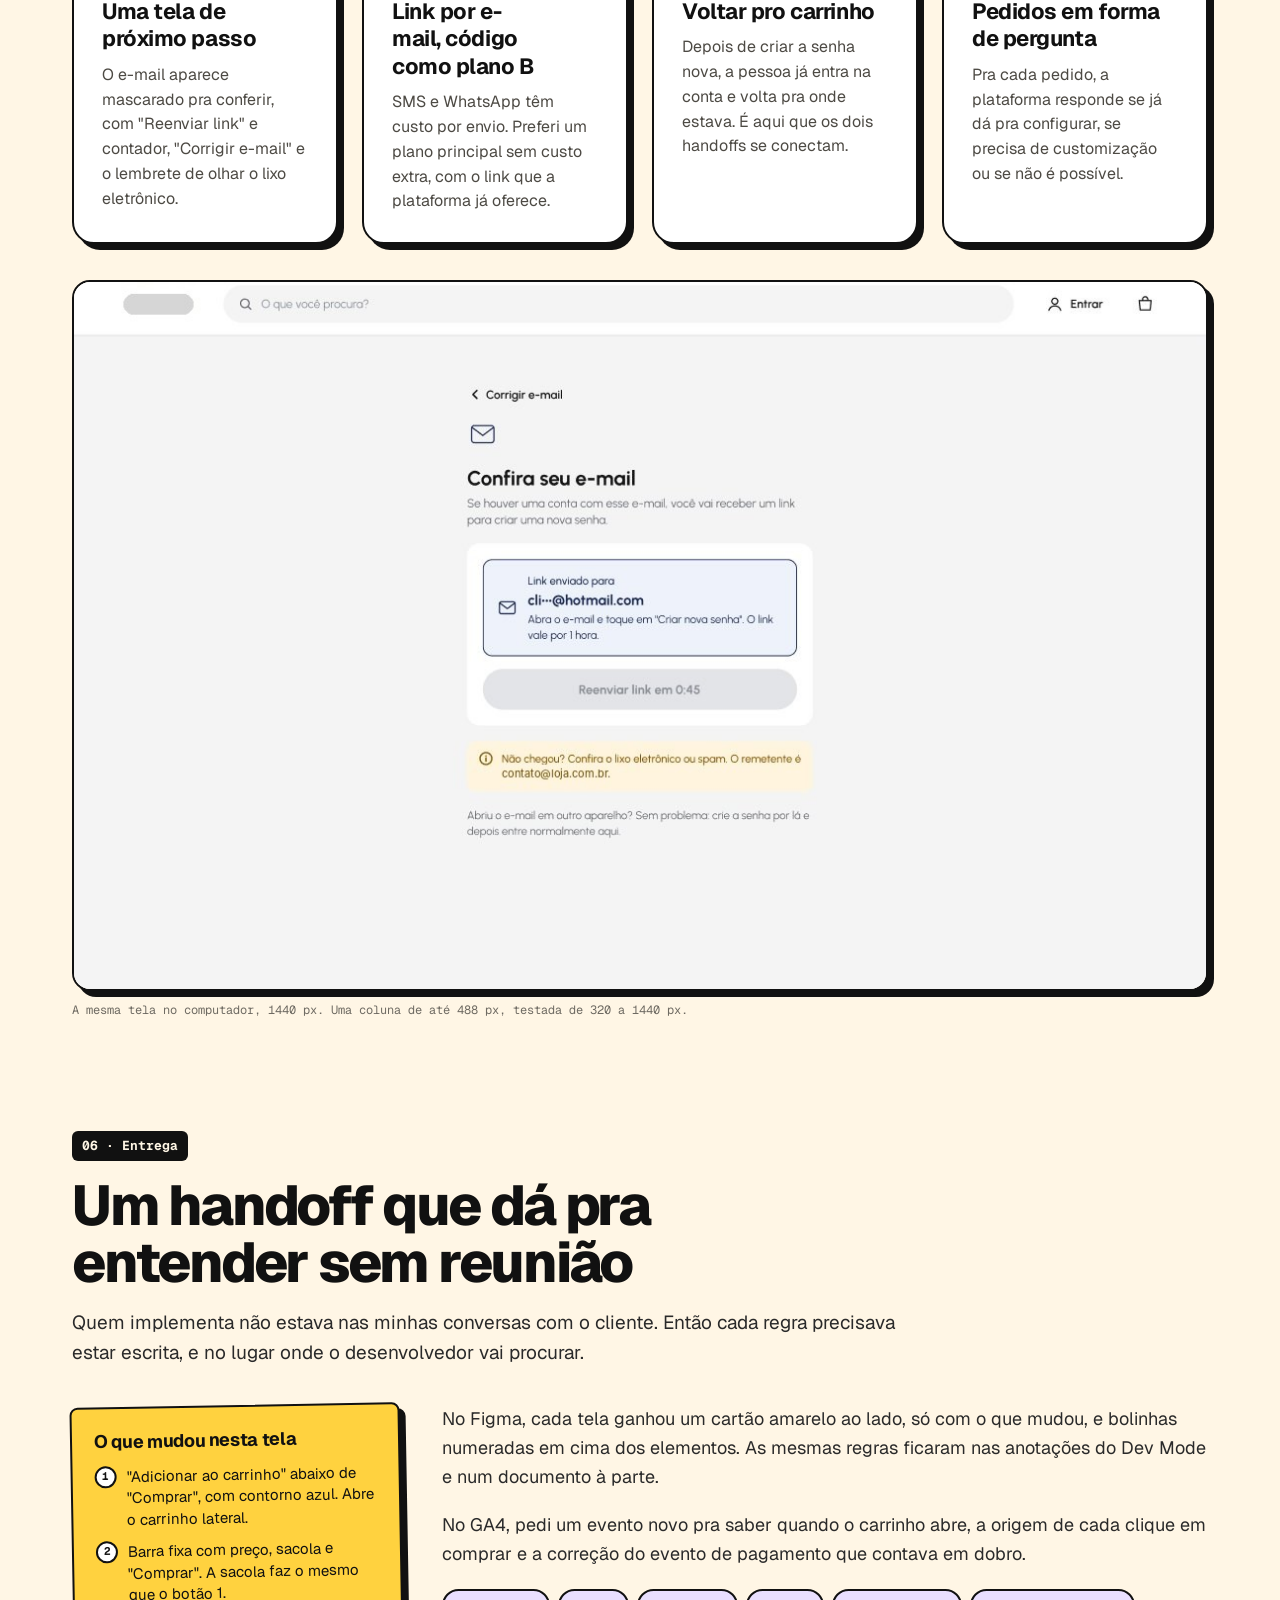
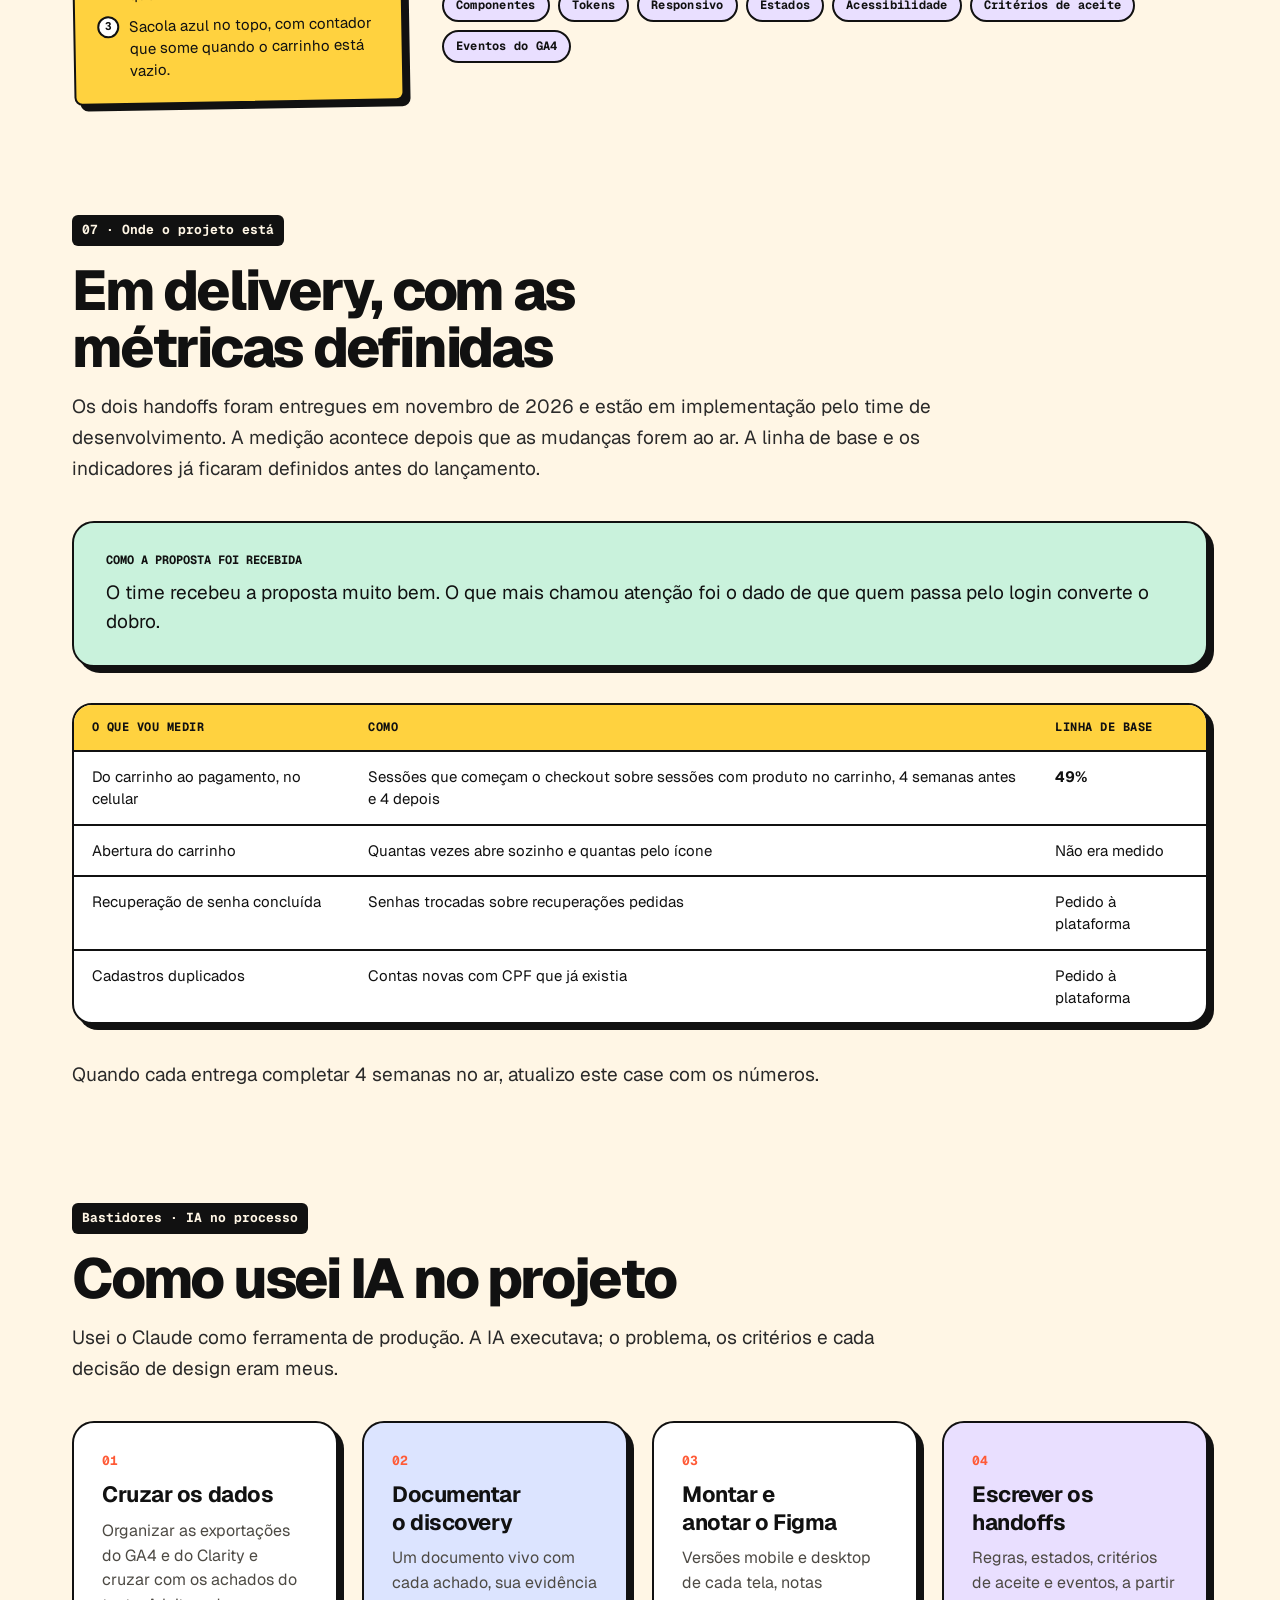
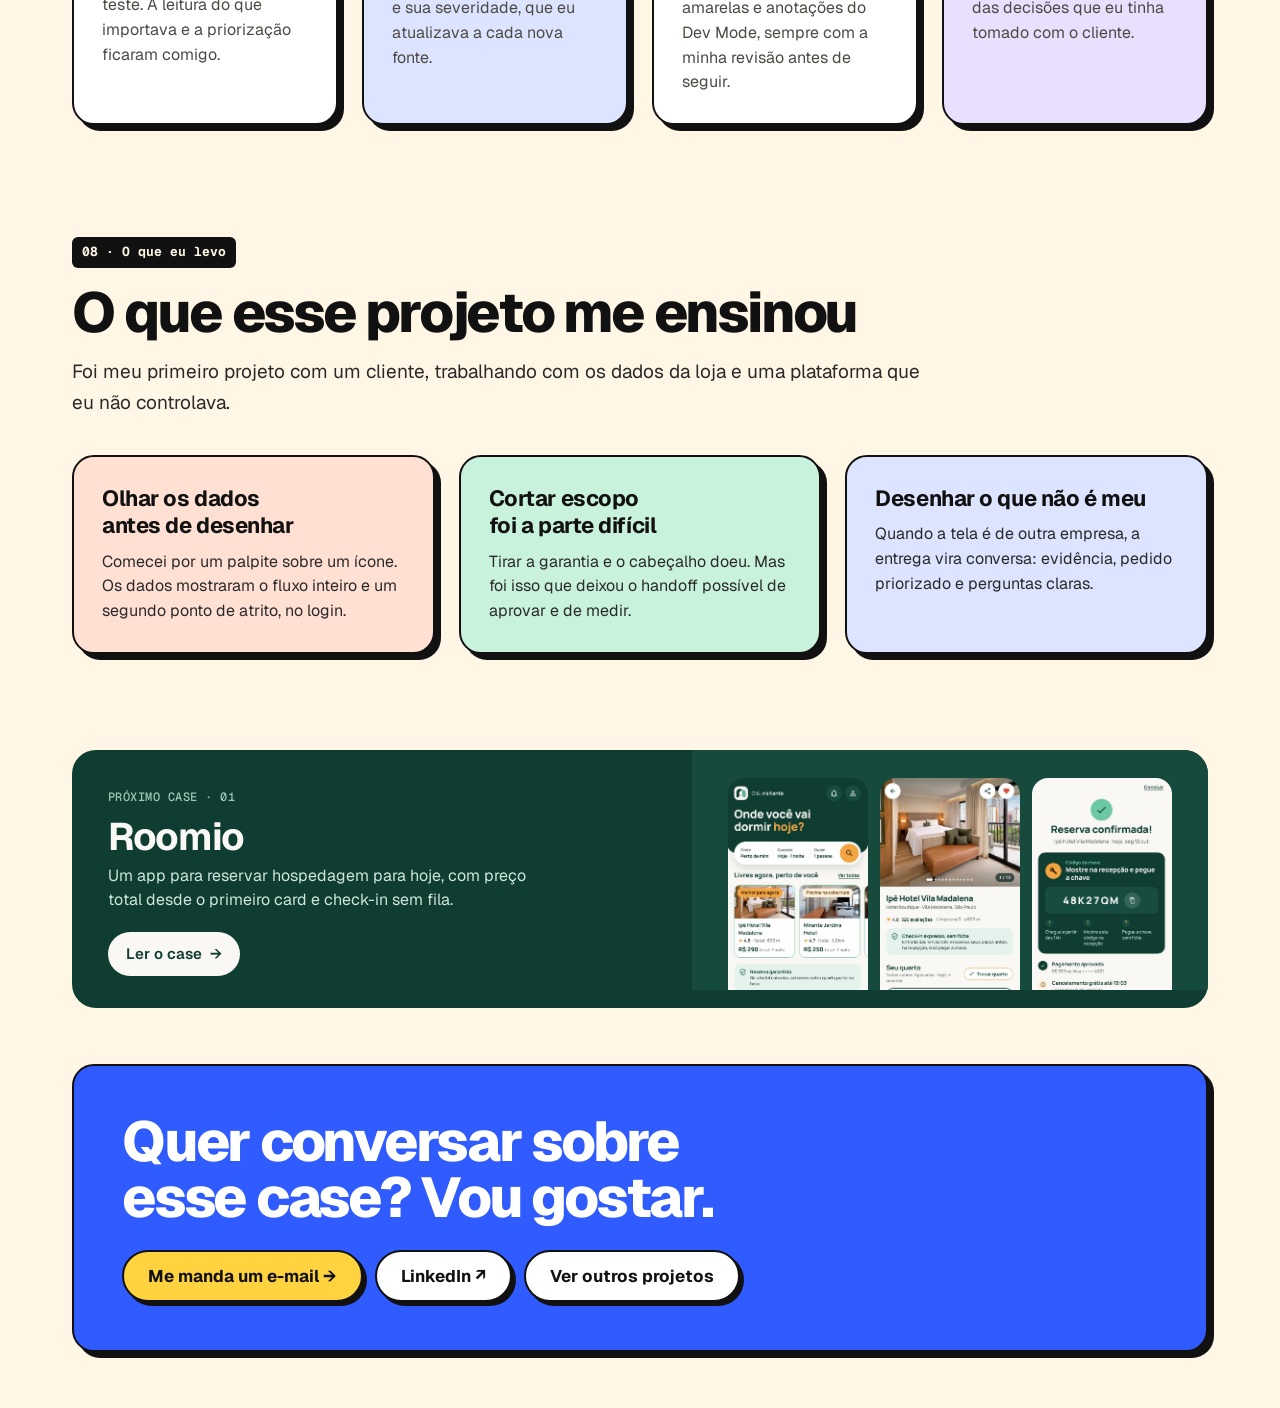
==== commit 1dbfcc13: "Força o navegador a baixar as imagens novas do case de e-commerce Co-Authored-By: Claude Opus 5.5 <n" ====
--- a/ecommerce.html
+++ b/ecommerce.html
@@ -269,7 +269,7 @@
     <div class="box hero-vis" aria-label="A solução">
       <span class="tag lbl" style="background:var(--sun)">A solução em duas entregas</span>
       <div class="duo">
-        <figure><img src="assets/ecommerce/adicionado.png" alt="Carrinho lateral aberto no celular, com o aviso de produto adicionado, o resumo e o botão Finalizar compra" width="430" height="932"><figcaption><b>Handoff 01 · Carrinho</b></figcaption></figure>
+        <figure><img src="assets/ecommerce/adicionado.png?v=2" alt="Carrinho lateral aberto no celular, com o aviso de produto adicionado, o resumo e o botão Finalizar compra" width="430" height="932"><figcaption><b>Handoff 01 · Carrinho</b></figcaption></figure>
         <figure><img src="assets/ecommerce/hero-senha.png" alt="Tela Confira seu e-mail, com o endereço mascarado e o botão Reenviar link" width="315" height="675"><figcaption><b>Handoff 02 · Senha</b></figcaption></figure>
       </div>
     </div>
@@ -412,11 +412,11 @@
     </div>
 
     <div class="gallery" tabindex="0" aria-label="Telas do handoff do carrinho">
-      <figure><img src="assets/ecommerce/pdp.png" alt="Página de produto com Comprar e Adicionar ao carrinho" width="430" height="1300"><figcaption><b>Produto</b><br>"Comprar" vai pro pagamento. "Adicionar ao carrinho" abre o carrinho.</figcaption></figure>
-      <figure><img src="assets/ecommerce/adicionado.png" alt="Carrinho lateral com um item, numerado com as mudanças do handoff" width="430" height="932"><figcaption><b>Carrinho lateral</b><br>Aviso, resumo e "Finalizar compra" antes das recomendações.</figcaption></figure>
-      <figure><img src="assets/ecommerce/dois-itens.png" alt="Carrinho lateral com capa e película" width="430" height="932"><figcaption><b>Dois itens</b><br>Capa e película juntas, sem sair da página.</figcaption></figure>
+      <figure><img src="assets/ecommerce/pdp.png?v=2" alt="Página de produto com Comprar e Adicionar ao carrinho" width="430" height="1300"><figcaption><b>Produto</b><br>"Comprar" vai pro pagamento. "Adicionar ao carrinho" abre o carrinho.</figcaption></figure>
+      <figure><img src="assets/ecommerce/adicionado.png?v=2" alt="Carrinho lateral com um item, numerado com as mudanças do handoff" width="430" height="932"><figcaption><b>Carrinho lateral</b><br>Aviso, resumo e "Finalizar compra" antes das recomendações.</figcaption></figure>
+      <figure><img src="assets/ecommerce/dois-itens.png?v=2" alt="Carrinho lateral com capa e película" width="430" height="932"><figcaption><b>Dois itens</b><br>Capa e película juntas, sem sair da página.</figcaption></figure>
       <figure><img src="assets/ecommerce/vazio.png" alt="Carrinho lateral vazio com Ver novidades e Escolher meu aparelho" width="430" height="932"><figcaption><b>Vazio</b><br>Em vez de uma tela em branco, dois caminhos pra continuar.</figcaption></figure>
-      <figure class="wide"><img src="assets/ecommerce/home-cards.png" alt="Vitrine da home com Ver opções, Comprar e o botão da sacola" width="430" height="400"><figcaption><b>Vitrine</b><br>Produto com variação mostra "Ver opções". Sem variação, "Comprar" e a sacola.</figcaption></figure>
+      <figure class="wide"><img src="assets/ecommerce/home-cards.png?v=2" alt="Vitrine da home com Ver opções, Comprar e o botão da sacola" width="430" height="400"><figcaption><b>Vitrine</b><br>Produto com variação mostra "Ver opções". Sem variação, "Comprar" e a sacola.</figcaption></figure>
     </div>
     <p class="hint">Telas do Figma, no celular. A marca foi ocultada por confidencialidade.</p>
 
